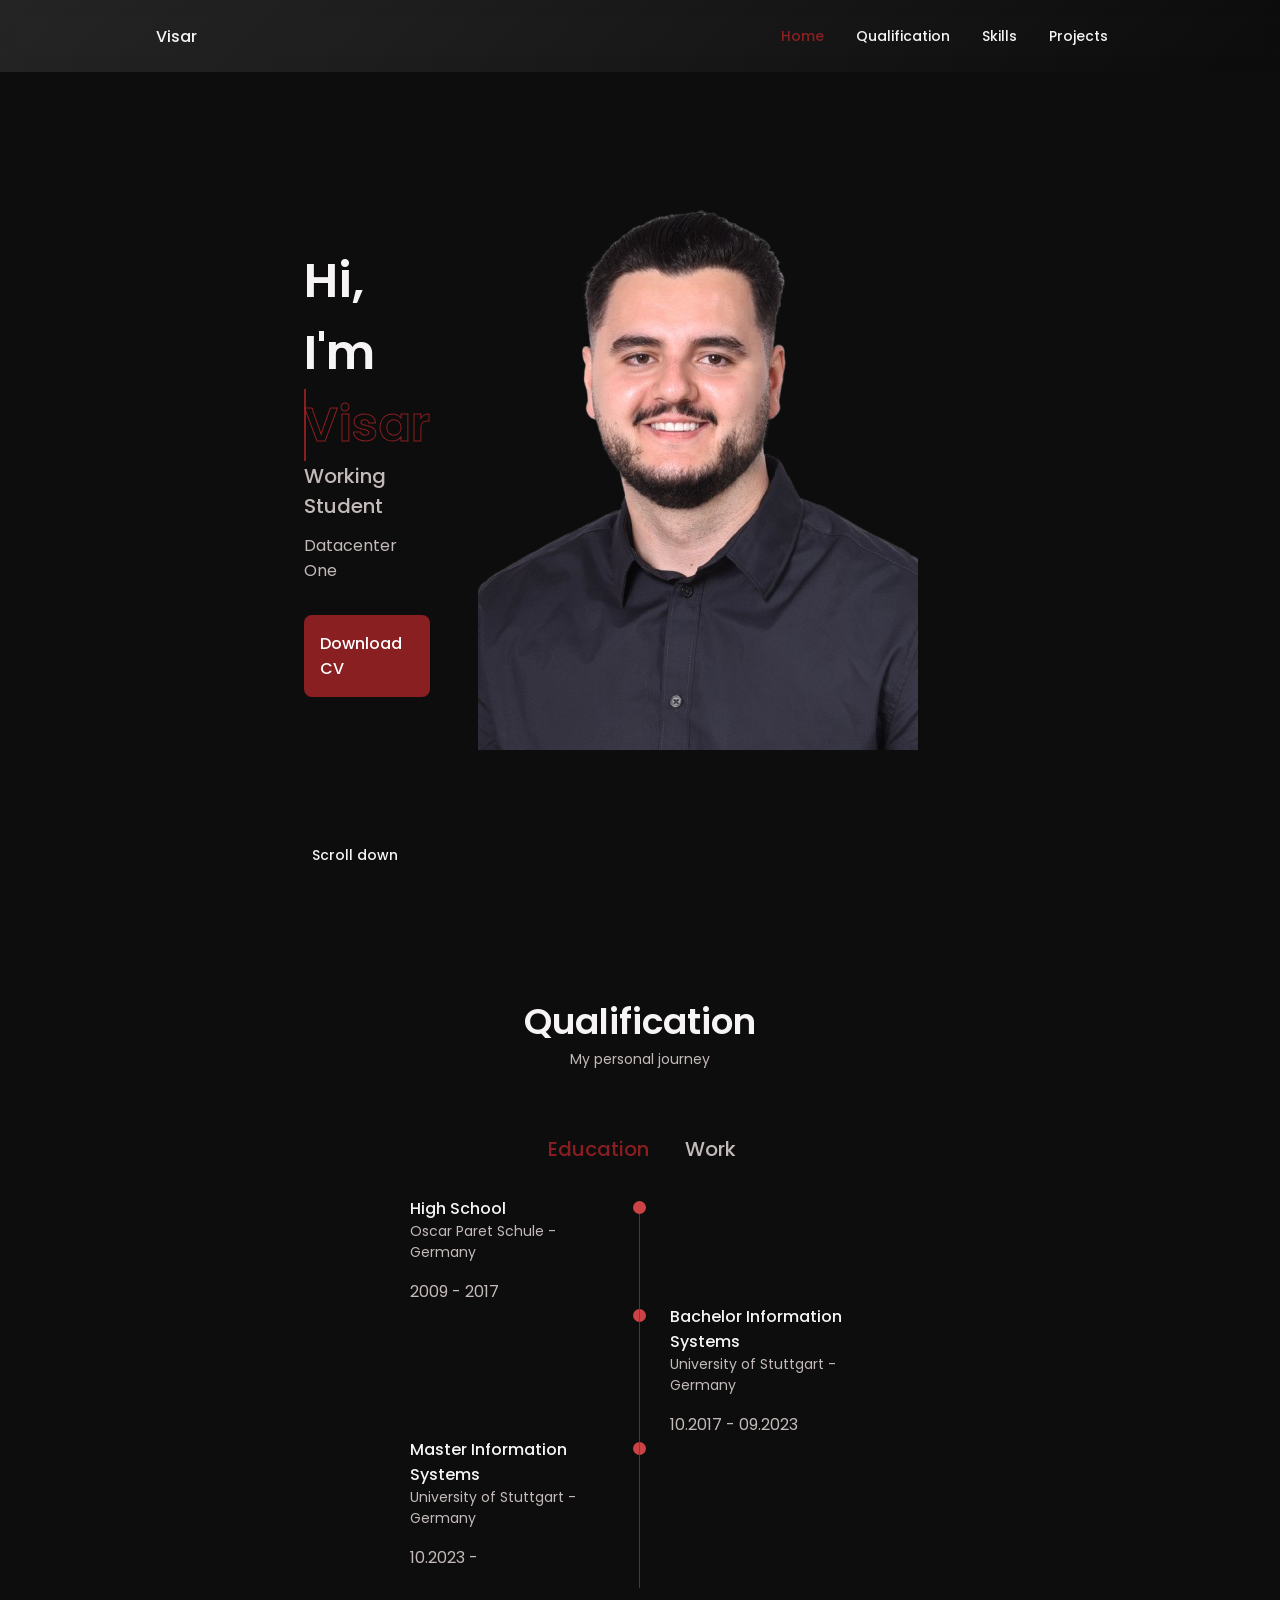
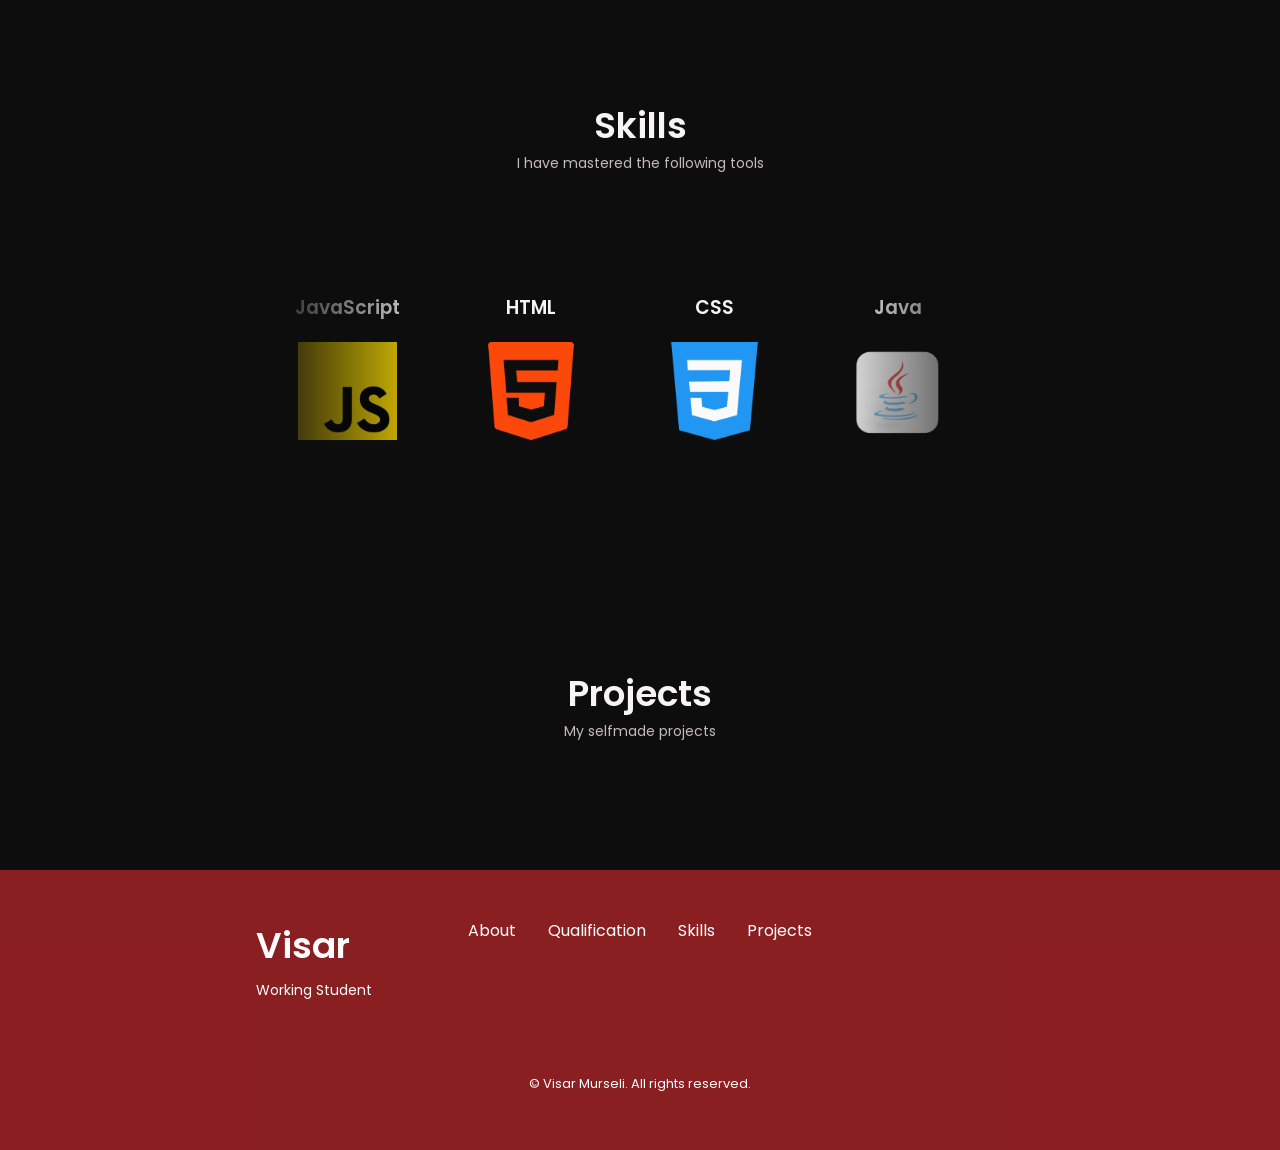
==== index.html @ 3754951d "Update Skills, delete main.js in img" ====
<!DOCTYPE html>
<html lang="en">
<head>
  <meta charset="UTF-8">
  <meta http-equiv="X-UA-Compatible" content="IE=edge">
  <meta name="viewport" content="width=device-width, initial-scale=1.0">
   <!--=========================== UNICONS ===========================-->
   <link rel="stylesheet" href="https://unicons.iconscout.com/release/v4.0.0/css/line.css">

  <!--=========================== CSS ===========================-->
  <link rel="stylesheet" href="css/style.css">


  <title>Portfolio</title>
</head>
<body>
  <!--=========================== HEADER ===========================-->
  <header class="header" id="header">
    <nav class="nav container glass">
      <a href="#" class="nav_logo">Visar</a>

      <div class="nav_menu" id="nav-menu">
        <ul class="nav_list grid">
          <li class="nav_item">
            <a href="#home" class="nav_link active-link">
              <i class="uil uil-home nav_icon"></i>
              Home
            </a>
          </li>
          <li class="nav_item">
            <a href="#qualification" class="nav_link">
              <i class="uil uil-graduation-cap nav_icon"></i>
              Qualification
            </a>
          </li>
          <li class="nav_item">
            <a href="#skills" class="nav_link">
              <i class="uil uil-trophy nav_icon"></i>
              Skills
            </a>
          </li>
          <li class="nav_item">
            <a href="#projects" class="nav_link">
              <i class="uil uil-scenery nav_icon"></i>
              Projects
            </a>
          </li>
        </ul>
        <i class="uil uil-times nav_close nav_icon" id="nav-close"></i>
      </div>

      <div class="nav_btns">
        <i class="uil uil-sun change-theme" id="theme-button"></i>

        <div class="nav_toggle" id="nav-toggle">
          <i class="uil uil-apps"></i>
        </div>
      </div>
    </nav>
  </header>

  <!--=========================== MAIN ===========================-->
  <main class="main">
    <!--=========================== HOME ===========================-->
    <section class="home section" id="home">
      <div class="home_container container grid">
        <div class="home_content grid">
          <div class="home_social">
            <a href="https://www.linkedin.com/in/visarmurseli/" target="_blank" class="home_social-icon">
              <i class="uil uil-linkedin"></i>
            </a>

            <a href="https://github.com/Visarmurseli" target="_blank" class="home_social-icon">
              <i class="uil uil-github"></i>
            </a>
          </div>

          <div class="home_img">
            <img src="img/portrait.png"  class="home_img-img"alt="">
          </div>

          <div class="home_data">
            <h1 class="home_title">Hi, I'm
              <h1 class="home_title-text_effect" data-text="Visar">Visar</h1>
            </h1>
            <h3 class="home_subtitle">Working Student</h3>
            <p class="home_description"> Datacenter One</p>
            <a download="" href="pdf/Lebenslauf_Visar_Murseli.pdf" class="button button--flex">
              Download CV
              <i class="uil uil-file-download button_icon"></i>
            </a>
          </div>
        </div>

        <div class="home_scroll">
          <a href="#qualification" class="home_scroll-button button--flex">
            <i class="uil uil-mouse-alt home_scroll-mouse"></i>
            <span class="home_scroll-name">Scroll down</span>
            <i class="uil uil-arrow-down home_scroll-arrow"></i>
          </a>
        </div>
      </div>
    </section>

          <!--=========================== QUALIFICATION ===========================-->

          <section class="qualification section" id="qualification" >
            <h2 class="section_title">Qualification</h2>
            <span class="section_subtitle">My personal journey</span>

            <div class="qualification_container container">
              <div class="qualification_tabs">
                <div class="qualification_button button--flex qualification_active" data-target="#education">
                  <i class="uil uil-graduation-cap qualification_icon"></i>
                  Education
                </div>
  
                <div class="qualification_button button--flex" data-target="#work">
                  <i class="uil uil-bag qualification_icon"></i>
                  Work
                </div>  
              </div>            
  
                <div class="qualification_sections">
                  <!--=========================== QUALIFICATION CONTENT 1 ===========================-->
                  <div class="qualification_content qualification_active"  data-content id="education">
                    <!--=========================== QUALIFICATION  1 ===========================-->
                    <div class="qualification_data">
                      <div>
                       <h3 class="qualification_title"> High School</h3>
                       <span class="qualification_subtitle">Oscar Paret Schule - Germany</span>
                       <div class="qualification_calendar">
                        <i class="uil uil-calendar-alt"></i>
                        2009 - 2017
                        </div>
                     </div>
  
                     <div>
                        <span class="qualification_rounder"></span>
                        <span class="qualification_line"></span>
                      </div>
                    </div>
  
                       <!--=========================== QUALIFICATION  2 ===========================-->
                       <div class="qualification_data">
                        <div></div>
                        
                        <div>
                          <span class="qualification_rounder"></span>
                          <span class="qualification_line"></span>
                        </div>
                        
                        <div>
                          <h3 class="qualification_title">Bachelor Information Systems</h3>
                          <span class="qualification_subtitle">University of Stuttgart - Germany</span>
                          <div class="qualification_calendar">
                           <i class="uil uil-calendar-alt"></i>
                           10.2017 - 09.2023
                           </div>
                        </div>
    
                      </div>
                         <!--=========================== QUALIFICATION  2 ===========================-->
                         <div class="qualification_data">
                          <div>
                            <h3 class="qualification_title">Master Information Systems</h3>
                            <span class="qualification_subtitle">University of Stuttgart - Germany</span>
                            <div class="qualification_calendar">
                             <i class="uil uil-calendar-alt"></i>
                             10.2023 - 
                             </div>
                          </div>
                             
                          <div>
                            <span class="qualification_rounder"></span>
                            <span class="qualification_line"></span>
                          </div>
                        </div>
                         
                  </div>
     <!--=========================== QUALIFICATION CONTENT 2 ===========================-->
     <div class="qualification_content"  data-content id="work">
      <!--=========================== QUALIFICATION  1 ===========================-->
      <div class="qualification_data">
        <div>
         <h3 class="qualification_title">Bachelorarbeit</h3>
         <h5 class="qualification_subtitle">Beyond the Code: Wie Boundary Resources den Erfolg von Low-Code Plattformen beeinflussen und welche Rolle sie bei der digitalen Transformation spielen</h5>
         <span class="qualification_subtitle">University of Stuttgart - Germany</span>
         <div class="qualification_calendar">
          <i class="uil uil-calendar-alt"></i>
          03.2023 - 09.2023
          </div>
       </div>
  
       <div>
          <span class="qualification_rounder"></span>
          <span class="qualification_line"></span>
        </div>
      </div>
  
         <!--=========================== QUALIFICATION  2 ===========================-->
         <div class="qualification_data">
          <div></div>
          
          <div>
            <span class="qualification_rounder"></span>
            <span class="qualification_line"></span>
          </div>
          
          <div>
           <h3 class="qualification_title">Working Student </h3>
           <h5 class="qualification_subtitle">Infrastructure Network Operation Center</h5>
           <span class="qualification_subtitle">Datacenter One - Germany</span>
           <div class="qualification_calendar">
            <i class="uil uil-calendar-alt"></i>
            05.2023 - to date
            </div>
         </div>
  
         
        </div>
  
           <!--=========================== QUALIFICATION  3 ===========================-
      <div class="qualification_data">
        <div>
         <h3 class="qualification_title">Working Studentt </h3>
         <span class="qualification_subtitle">MHP Management- und IT-Beratung GmbH - Germany</span>
         <div class="qualification_calendar">
          <i class="uil uil-calendar-alt"></i>
          10.2023 - to date
          </div>
       </div>
  
       <div>
          <span class="qualification_rounder"></span>
          
        </div>
      </div>
  
    </div>
  -->
                  
                </div>
              
            </div>          
          </section>

           <!--=========================== SKILLS ===========================-->

           <section class="skills section container" id="skills">
            <h2 class="section_title">Skills</h2>
            <span class="section_subtitle">I have mastered the following tools</span>
            <div class="skills_slider">
              <div class="skills_slider-track">
                <div class="skills_slide">
                  <h3 class="skills_slide-title">JavaScript</h3>
                  <img src="img/JavaScript.png" alt="" class="slide_img">
                </div>
                <div class="skills_slide">
                  <h3 class="skills_slide-title">HTML</h3>
                  <img src="img/HTML.png" alt="" class="slide_img">
                </div>
                <div class="skills_slide">
                  <h3 class="skills_slide-title">CSS</h3>
                  <img src="img/CSS.png" alt="" class="slide_img">
                </div>
                <div class="skills_slide">
                  <h3 class="skills_slide-title">Java</h3>
                  <img src="img/Java.png" alt="" class="slide_img">
                </div>
                <div class="skills_slide">
                  <h3 class="skills_slide-title">SQL</h3>
                  <img src="img/SQL.png" alt="" class="slide_img"> 
                </div>
                <div class="skills_slide">
                  <h3 class="skills_slide-title">Database</h3>
                  <img src="img/Database.png" alt="" class="slide_img">
                </div>
                <div class="skills_slide">
                  <h3 class="skills_slide-title">Github</h3>
                  <img src="img/Github.png" alt="" class="slide_img">
                </div>
                <div class="skills_slide">
                  <h3 class="skills_slide-title">SAP</h3>
                  <img src="img/SAP.png" alt="" class="slide_img">
                </div>
                <div class="skills_slide">
                  <h3 class="skills_slide-title">Excel</h3>
                  <img src="img/Excel.png" alt="" class="slide_img">
                </div>
                <div class="skills_slide">
                  <h3 class="skills_slide-title">Powerpoint</h3>
                  <img src="img/Powerpoint.png" alt="" class="slide_img">
                </div>
                <div class="skills_slide">
                  <h3 class="skills_slide-title">Word</h3>
                  <img src="img/Word.png" alt="" class="slide_img">
                </div>
                <div class="skills_slide">
                  <h3 class="skills_slide-title">MS Project</h3>
                  <img src="img/Project.png" alt="" class="slide_img">
                </div>
                <div class="skills_slide">
                  <h3 class="skills_slide-title">Jira</h3>
                  <img src="img/Jira.png" alt="" class="slide_img">
                </div>
                <div class="skills_slide">
                  <h3 class="skills_slide-title">Confluence</h3>
                  <img src="img/Confluence.png" alt="" class="slide_img">
                </div>
                <div class="skills_slide">
                  <h3 class="skills_slide-title">Mindmanager</h3>
                  <img src="img/Mindmanager.png" alt="" class="slide_img">
                </div>


                <div class="skills_slide">
                  <h3 class="skills_slide-title">JavaScript</h3>
                  <img src="img/JavaScript.png" alt="" class="slide_img">
                </div>
                <div class="skills_slide">
                  <h3 class="skills_slide-title">HTML</h3>
                  <img src="img/HTML.png" alt="" class="slide_img">
                </div>
                <div class="skills_slide">
                  <h3 class="skills_slide-title">CSS</h3>
                  <img src="img/CSS.png" alt="" class="slide_img">
                </div>
                <div class="skills_slide">
                  <h3 class="skills_slide-title">Java</h3>
                  <img src="img/Java.png" alt="" class="slide_img">
                </div>
                <div class="skills_slide">
                  <h3 class="skills_slide-title">SQL</h3>
                  <img src="img/SQL.png" alt="" class="slide_img"> 
                </div>
                <div class="skills_slide">
                  <h3 class="skills_slide-title">Database</h3>
                  <img src="img/Database.png" alt="" class="slide_img">
                </div>
                <div class="skills_slide">
                  <h3 class="skills_slide-title">Github</h3>
                  <img src="img/Github.png" alt="" class="slide_img">
                </div>
                <div class="skills_slide">
                  <h3 class="skills_slide-title">SAP</h3>
                  <img src="img/SAP.png" alt="" class="slide_img">
                </div>
                <div class="skills_slide">
                  <h3 class="skills_slide-title">Excel</h3>
                  <img src="img/Excel.png" alt="" class="slide_img">
                </div>
                <div class="skills_slide">
                  <h3 class="skills_slide-title">Powerpoint</h3>
                  <img src="img/Powerpoint.png" alt="" class="slide_img">
                </div>
                <div class="skills_slide">
                  <h3 class="skills_slide-title">Word</h3>
                  <img src="img/Word.png" alt="" class="slide_img">
                </div>
                <div class="skills_slide">
                  <h3 class="skills_slide-title">MS Project</h3>
                  <img src="img/Project.png" alt="" class="slide_img">
                </div>
                <div class="skills_slide">
                  <h3 class="skills_slide-title">Jira</h3>
                  <img src="img/Jira.png" alt="" class="slide_img">
                </div>
                <div class="skills_slide">
                  <h3 class="skills_slide-title">Confluence</h3>
                  <img src="img/Confluence.png" alt="" class="slide_img">
                </div>
                <div class="skills_slide">
                  <h3 class="skills_slide-title">Mindmanager</h3>
                  <img src="img/Mindmanager.png" alt="" class="slide_img">
                </div>
              </div>
            </div>

           </section>
<!--=========================== Portfolio ===========================
<section class="portfolio section" id="portfolio">
  <h2 class="section_title">Portfolio</h2>
    <span class="section_subtitle">My selfmade work</span>
    <p class="portfolio_text">asdfikjl aodgihp asdoigh apg ioasdoüipghadg ioasdoüipghadg
      asdjphg üaos iuhg erbgausidhgbjvu9hfg aegfi bsdgpuiadguh
    </p>
    <div class="portfolios container ">
      <div class="portfolio_item">
        <div class="portfolio_img">
          <img src="img/Stockholm.jpg" alt="" class="portfolio_img-img">
        </div>
        <div class="portfolio_hover-item">
          <h3>project source</h3>
          <div class="portfolio_icons">
            <a href="#" target="_blank" class="portfolio_icon">
              <i class="uil uil-arrow-right portfolio_icon-icon"></i>
            </a>
            <a href="#" target="_blank" class="portfolio_icon">
              <i class="uil uil-arrow-left portfolio_icon-icon"></i>
            </a>
          </div>
        </div>
      </div>

      <div class="portfolio_item">
        <div class="portfolio_img">
          <img src="img/Stockholm.jpg" alt="" class="portfolio_img-img">
        </div>
        <div class="portfolio_hover-item">
          <h3>project source</h3>
          <div class="portfolio_icons">
            <a href="#" target="_blank" class="portfolio_icon">
              <i class="uil uil-arrow-right portfolio_icon-icon"></i>
            </a>
            <a href="#" target="_blank" class="portfolio_icon">
              <i class="uil uil-arrow-left portfolio_icon-icon"></i>
            </a>
          </div>
        </div>
      </div>

      <div class="portfolio_item">
        <div class="portfolio_img">
          <img src="img/Stockholm.jpg" alt="" class="portfolio_img-img">
        </div>
        <div class="portfolio_hover-item">
          <h3>project source</h3>
          <div class="portfolio_icons">
            <a href="#" target="_blank" class="portfolio_icon">
              <i class="uil uil-arrow-right portfolio_icon-icon"></i>
            </a>
            <a href="#" target="_blank" class="portfolio_icon">
              <i class="uil uil-arrow-left portfolio_icon-icon"></i>
            </a>
          </div>
        </div>
      </div>

      <div class="portfolio_item">
        <div class="portfolio_img">
          <img src="img/Stockholm.jpg" alt="" class="portfolio_img-img">
        </div>
        <div class="portfolio_hover-item">
          <h3>project source</h3>
          <div class="portfolio_icons">
            <a href="#" target="_blank" class="portfolio_icon">
              <i class="uil uil-arrow-right portfolio_icon-icon"></i>
            </a>
            <a href="#" target="_blank" class="portfolio_icon">
              <i class="uil uil-arrow-left portfolio_icon-icon"></i>
            </a>
          </div>
        </div>
      </div>

      <div class="portfolio_item">
        <div class="portfolio_img">
          <img src="img/Stockholm.jpg" alt="" class="portfolio_img-img">
        </div>
        <div class="portfolio_hover-item">
          <h3>project source</h3>
          <div class="portfolio_icons">
            <a href="#" target="_blank" class="portfolio_icon">
              <i class="uil uil-arrow-right portfolio_icon-icon"></i>
            </a>
            <a href="#" target="_blank" class="portfolio_icon">
              <i class="uil uil-arrow-left portfolio_icon-icon"></i>
            </a>
          </div>
        </div>
      </div>

      <div class="portfolio_item">
        <div class="portfolio_img">
          <img src="img/Stockholm.jpg" alt="" class="portfolio_img-img">
        </div>
        <div class="portfolio_hover-item">
          <h3>project source</h3>
          <div class="portfolio_icons">
            <a href="#" target="_blank" class="portfolio_icon">
              <i class="uil uil-arrow-right portfolio_icon-icon"></i>
            </a>
            <a href="#" target="_blank" class="portfolio_icon">
              <i class="uil uil-arrow-left portfolio_icon-icon"></i>
            </a>
          </div>
        </div>
      </divs>
    </div>
</section>
          
-->

           <!--=========================== PROJECTS ===========================-->

           
  <!-- <section class="projects section container" id="projects">
    <h2 class="section_title">Projects</h2>
    <span class="section_subtitle">My selfmade projects</span>
    <div class="projects_container ">
      <div class="project_card-box">
        <span></span>
        <div class="content">
          <h2>Modern Website</h2>
          <p>This modern responsive website is designed to adjust its layout and content according to the screen size and device type.
             This ensures a consistent user experience across different devices.</p>
             <a  href="https://github.com/andilosing/andilosing.github.io" target="_blank"class="projects_button button--flex">
              See code
              <i class="uil uil-arrow-right button_icon"></i>
            </a>
        </div>
      </div>
      <div class="project_card-box">
        <span></span>
        <div class="content">
          <h2>Functional Website</h2>
          <p>This website is focused on providing excellent functionality and top-notch security, rather than fancy CSS design elements. 
          </p>
          <a  href="https://github.com/andilosing/TopSights" target="_blank"class="projects_button button--flex">
            See code
            <i class="uil uil-arrow-right button_icon"></i>
          </a>
        </div>
      </div>
      <div class="project_card-box">
        <span></span>
        <div class="content">
          <h2>Bachelor Thesis</h2>
          <p> As part of a programming course, we coded a program that simplifies the process of completing a bachelor thesis.
            The program automates tasks and reduce the workload for students and allowing them to focus on the content of their thesis.
          </p>
          <a  href="https://github.com/andilosing/SmartThesis" target="_blank"class="projects_button button--flex">
            See code
            <i class="uil uil-arrow-right button_icon"></i>
          </a>
        </div>
      </div>
    </div>
  </section> -->



  <!--=========================== Test Projects ===========================-->
    <section class="service section container" id="projects"> 
      <h2 class="section_title">Projects</h2>
      <span class="section_subtitle">My selfmade projects</span>


<!--
      <div class="box">
        <div class="card">
          <i class="uil uil-user"></i>
        <h5>Portfolio Website</h5>
        <div class="pra">
          <p>
            Website to showcase skills using technologies such as JS, HTML, and CSS, with a focus on CSS.
          </p>

          <p> 
            <a class="button" href="https://github.com/andilosing/andilosing.github.io" target="_blank">See code</a>
          </p>
        </div>
        </div>

        <div class="card">
          <i class="uil uil-credit-card"></i>
          <h5> Flashcard App</h5>
          <div class="pra">
            <p>A full-stack flashcard app designed for creating and studying flashcards. 
              It utilizes React for the frontend and Express with an SQLite database for the backend.
            </p>
              
            <p> 
              <a class="button" href="https://github.com/andilosing/flashcard_app" target="_blank"> See code</a>
            </p>
          </div>
          </div>

          <div class="card">
            <i class="uil uil-location-pin-alt"></i>
            <h5>Favorite Sights</h5>
            <div class="pra">
              <p>Project from a university course: creation and management of a favorite sights site,
                 with login, session features, and a comment function. Focus on functionality, not appearance.
              </p>
    
              <p> 
                <a class="button" href="https://github.com/andilosing/TopSights" target="_blank"> See code</a>
              </p>
            </div>
            </div>

            <div class="card">
              <i class="uil uil-process"></i>
              <h5>Bachelor Thesis Process</h5>
              <div class="pra">
                <p>
                  University project in Java, aimed at optimizing the Bachelor's thesis process.
                </p>
      
                <p> 
                  <a class="button" href="https://github.com/andilosing/SmartThesis" target="_blank"> See code</a>
                </p>
              </div>
              </div>
-->

      </div>

    </section>

  </main>

  
  <!--=========================== Footer ===========================-->
  <footer class="footer">
    <div class="footer_bg">
      <div class="footer_container container grid">
        <div>
          <h1 class="footer_title">Visar</h1>
          <span class="footer_subtitle">
            Working Student
          </span>
        </div>

        <ul class="footer_links">
          <li>
            <a href="#home" class="footer_link">About</a>
          </li>
          <li>
            <a href="#qualification" class="footer_link">Qualification</a>
          </li>
          <li>
            <a href="#skills" class="footer_link">Skills</a>
          </li>
          <li>
            <a href="#projects" class="footer_link">Projects</a>
          </li>         
        </ul>

        <div class="footer_socials">
          <a href="https://www.linkedin.com/in/visarmurseli/" target="_blank" class="footer_social">
            <i class="uil uil-linkedin"></i>
          </a>

          <a href="https://github.com/Visarmurseli" target="_blank" class="footer_social">
            <i class="uil uil-github"></i>
          </a>
        </div>
      </div>
      <p class="footer_copy">&#169; Visar Murseli. All rights reserved.</p>
    </div>
  </footer>

 <!--=========================== SCROLL TOP ===========================-->
  <a href="#home" class="scrollup" id="scroll-up">
    <i class="uil uil-arrow-up scrollup_icon"></i>
  </a>

  <!--=========================== MAIN JS ===========================-->
  <script src="js/main.js"></script>

</body>
</html>
---- css/style.css ----
/*=========================== GOOGLE FONTS ===========================*/
@import url('https://fonts.googleapis.com/css2?family=Poppins:wght@400;500;600&display=swap');

/*=========================== VARIABLES CSS ===========================*/
:root{
  --header-height: 3rem;

  /*==== COLORS ====*/
  --hue-color:358;

  --first-color: hsl(var(--hue-color), 66%, 40%, .8);
 
  --first-color-alt: hsl(var(--hue-color), 57%, 53%);
  --first-color-lighter: hsl(var(--hue-color), 92%, 85%);
  
 
  --text-color-light: hsl(var(--hue-color), 8%, 65%);
  
  
 --first-color-second: hsl(var(--hue-color), 30%, 8%);
 --title-color: hsl(var(--hue-color), 8%, 96%);
 --text-color: hsl(var(--hue-color), 8%, 75%);
 --input-color: hsl(var(--hue-color), 28%, 12%);
 --body-color: hsl(var(--hue-color), 0%, 5%);
 --card-color: hsl(var(--hue-color), 0%, 10%);
--container-color:hsl(var(--hue-color), 29%, 16%);
--scroll-bar-color: hsl(var(--hue-color), 12%, 48%);
--scroll-thumb-color: hsl(var(--hue-color), 12%, 36%);
--card-backround:  rgba(0,0,0,.6);
--menu-mobile-shadow: rgba(255, 255, 255, .15);
--skills-slider-blur: linear-gradient(to right, rgb(13, 13, 13) 0%, rgba(13, 13, 13, 0) 100%);


 

  /*==== FONT & TYPOGRAPHY ====*/
  --body-font: 'Poppins', sans-serif;

  /* each 0.5 rem -> 8px */
  --big-font-size: 2rem;
  --h1-font-size: 1.5rem;
  --h2-font-size: 1.25rem;
  --h3-font-size: 1.125rem;
  --normal-font-size: 0.938rem;
  --small-font-size: 0.813rem;
  --smaller-font-size: 0.75rem;

  /*== FONT WEIGHT ==*/
  --font-medium: 500;
  --font-semi-bold: 600;

  /*==== MARGIN BOTTOM ====*/
  --mb-0-25: .25rem;
  --mb-0-5: .5rem;
  --mb-0-75: .75rem;
  --mb-1: 1rem;
  --mb-1-5: 1.5rem;
  --mb-2: 2rem;
  --mb-2-5: 2.5rem;
  --mb-3: 3rem;

  /*==== Z INDEX ====*/
  --z-tooltip: 10;
  --z-fixed: 100;
  --z-modal: 1000;
}

/* FONT SIZE FOR LARGE DEVICES */
@media screen and (min-width: 968px){
  :root{
    --big-font-size: 3rem;
    --h1-font-size: 2.25rem;
    --h2-font-size: 1.5rem;
    --h3-font-size: 1.25rem;
    --normal-font-size: 1rem;
    --small-font-size: 0.875rem;
    --smaller-font-size: 0.813rem;
  }  
}
/*=========================== VARIABLES DARK ===========================*/
body.dark-theme{
  --first-color-second: hsl(var(--hue-color), 69%, 61%);
  --title-color: hsl(var(--hue-color), 10%, 10%);
  --text-color: hsl(var(--hue-color), 0%, 45%);
  --input-color: hsl(var(--hue-color), 70%, 96%);
  --body-color: hsl(var(--hue-color), 6%, 99%);
  --card-color: hsl(var(--hue-color), 0%, 95%);
  --container-color:#fff;
  --scroll-bar-color: hsl(var(--hue-color), 12%, 90%);
  --scroll-thumb-color: hsl(var(--hue-color), 12%, 80%);
  --card-backround:  rgba(255,255,255,.3);
  --menu-mobile-shadow: rgba(0, 0, 0, .15);
 --skills-slider-blur: linear-gradient(to right, rgba(255, 255, 255, 1) 0%, rgba(255, 255, 255, 0) 100%);

}
/*=========================== BUTTON DARK/LIGHT ===========================*/
.nav_btns{
  display: flex;
  align-items: center;
}

.change-theme{
  font-size: 1.25rem;
  color: var(--title-color);
  margin-right: var(--mb-1);
  cursor: pointer;
}

.change-theme:hover{
  color: var(--first-color);
}

/*=========================== BASE ===========================*/
*{
  box-sizing: border-box;
  padding: 0;
  margin: 0;
}

html,
body{
  overflow-x: hidden;
}



html{
  scroll-behavior: smooth;
}


body{
  margin: 0 0 var(--header-height) 0;
  font-family: var(--body-font);
  font-size: var(--normal-font-size);
  background-color: var(--body-color);
  color: var(--text-color);
  position: relative;
}

h1,h2,h3,h4{
  color: var(--title-color);
  font-weight: var(--font-semi-bold);
}

ul{
  list-style: none;
}

a{
  text-decoration: none;
}

img{
  max-width: 100%;
  max-height: auto;
}

/*=========================== REUSABLE CSS CLASSES ===========================*/
.section{
  padding: 2rem 0 4rem;
}

.section_title{
  font-size: var(--h1-font-size);
}

.section_subtitle{
  display: block;
  font-size: var(--small-font-size);
  margin-bottom: var(--mb-3);
}

.section_title,
.section_subtitle{
  text-align: center;
}



/*=========================== LAYOUT ===========================*/
.container{
  max-width: 768px;
  margin-left: var(--mb-1-5);
  margin-right: var(--mb-1-5);
}

.grid{
  display: grid;
  gap: 1.5rem;
}

header{
  width: 100%;
  position: fixed;
  bottom: 0;
  left: 0;
  z-index: var(--z-fixed);
  background: linear-gradient(135deg, rgba(255,255,255,.1), rgba(255,255,255,0));
  backdrop-filter: blur(10px);
  -webkit-backdrop-filter: blur(10px);
}

/*=========================== NAV ===========================*/
.nav{
  max-width: 968px;
  height: var(--header-height);
  display: flex;
  justify-content: space-between;
  align-items: center;
}

.nav_logo,
.nav_toggle{
  color: var(--title-color);
  font-weight: var(--font-medium);
}

.nav_logo:hover{
  color: var(--first-color);
}

.nav_toggle{
  font-size: 1.1rem;
  cursor: pointer;
}

.nav_toggle:hover{
  color: var(--first-color);
}

@media screen and (max-width: 767px) {
  .nav_menu{
    position: fixed;
    bottom: -500%;
    left: 0;
    width: 100%;
    padding: 2rem 1.5rem 4rem;
    transition: .3s;
    background: linear-gradient(135deg, rgba(255,255,255,.1), rgba(255,255,255,0));
    backdrop-filter: blur(10px);
    -webkit-backdrop-filter: blur(10px);
     border-radius: 20px;
     border: 1px solid rgba(255,255,255..18);
     box-shadow: 0 -8px 8px  var(--menu-mobile-shadow);
  }
}

.nav_list{
  grid-template-columns: repeat(2, 1fr);
  gap: 2rem;
}

.nav_link{
  display: flex;
  flex-direction: column;
  align-items: center;
  font-size: var(--small-font-size);
  color: var(--title-color);
  font-weight: var(--font-medium);
}

.nav_link:hover{
  color: var(--first-color);
}

.nav_icon{
  font-size: 1.2rem;
}

.nav_close{
  position: absolute;
  right: 1.3rem;
  bottom: 0.5rem;
  font-size: 1.5rem;
  cursor: pointer;
  color: var(--first-color);
}

.nav_close:hover{
  color: var(--first-color-alt);
}

/* show menu */
.show-menu{
  bottom: 0;
}

.header-bg{
  background: rgba(255,255,255,0);
  backdrop-filter: none;
  -webkit-backdrop-filter: none;
}

/* active link */
.active-link{
  color: var(--first-color);
}

/* change backround header */
.scroll-header{
  box-shadow: 0 -1px 4px var(--menu-mobile-shadow);
}

/*=========================== HOME ===========================*/
.home_container{
  gap: 1rem;
  }

.home_content{
grid-template-columns: .5fr 3fr;
padding-top: 3.5rem;
align-items: center;
}

.home_social{
  display: grid;
  grid-template-columns: max-content;
  row-gap: 1rem;
}

.home_social-icon{
  font-size: 1.25rem;
  color: var(--first-color);
}

.home_social-icon:hover{
  color: var(--first-color-alt);
}


.home_data{
  grid-column: 1/3;
}

.home_title{
  font-size: var(--big-font-size);
}

.home_title-text_effect{
  font-size: var(--big-font-size);
  position: relative;
  color: var(--body-color);
  -webkit-text-stroke: 1px var(--first-color);
}

.home_title-text_effect::before{
  content: attr(data-text); 
  position: absolute;
  top: 0;
  left: 0;
  width: 0;
  height: 100%;
  color: var(--first-color);
  -webkit-text-stroke: 0vw var(--first-color);
  border-right: 2px solid var(--first-color);
  overflow: hidden;
  animation: animate 5s linear infinite;
}

@keyframes animate{
  0%,10%,100%{
    width: 0
    }
    70%,90%{
      width: 6.5rem;
    }
}

.home_subtitle{
  font-size: var(--h3-font-size);
  color: var(--text-color);
  font-weight: var(--font-medium);
  margin-bottom: var(--mb-0-75);
}

.home_description{
  margin-bottom: var(--mb-2);
}

.home_scroll{  
   display: none; 
}

.home_scroll-button{
  color: var(--first-color);
  transition: .5s;
}

.home_scroll-button:hover{
  transform: translateY(.25rem);
}

.home_scroll-mouse{
  font-size: 2rem;
}

.home_scroll-name{
  font-size: var(--small-font-size);
  color: var(--title-color);
  font-weight: var(--font-medium);
  margin-right: var(--mb-0-25);
}

.home_scroll-arrow{
  font-size: 1.25rem;
}





/*===== BUTTONS =====*/

.button{
  display: inline-block;
  background-color: var(--first-color);
  color: #fff;
  padding: 1rem;
  border-radius: .5rem;
  font-weight: var(--font-medium);

}

.button:hover{
  background-color: var(--first-color-alt);
}

.button_icon{
  font-size: 1.25rem;
  margin-left: var(--mb-0-5);
  transition: .5s;
}

.button--flex{
  display: inline-flex;
  align-items: center;
}

/*=========================== QUALIFICATION ===========================*/

.qualification_tabs{
  display: flex;
  justify-content: space-evenly;
  margin-bottom: var(--mb-2);
}

.qualification_button{
  font-size: var(--h3-font-size);
  font-weight: var(--font-medium);
  cursor: pointer;
}

.qualification_button:hover{
  color:var(--first-color);
}
.qualification_icon{
  font-size: 1.8rem;
  margin-right: var(--mb-0-25);
}

.qualification_data{
  display: grid;
  grid-template-columns: 1fr max-content 1fr;
  column-gap: 1.5rem;
}

.qualification_title{
  font-size: var(--normal-font-size);
  font-weight: var(--font-medium);
}

.qualification_subtitle{
  display: inline-block;
  font-size: var(--small-font-size);
  margin-bottom: var(--mb-1);
}

.qualification.calendar{
  font-size: var(--smaller-font-size);
  color: var(--text-color);
}

.qualification_rounder{
  display: inline-block;
  width: 13px;
  height: 13px;
  background-color: var(--first-color-alt);
  border-radius: 50%;
}

.qualification_line{
  display: block;
  width: 1px;
  height: 100%;
  background-color: var(--first-color);
  transform: translate(6px, -7px);
}

.qualification [data-content]{
  display: none;
}

.qualification_active[data-content]{
  display: block;
}

.qualification_button.qualification_active{
  color: var(--first-color);
}

/*=========================== Portfolio ===========================*/
.portfolio_text{
  padding: 2rem 0;
  text-align: center;
}

.portfolios{
  display: flex;
  justify-content: center;
  align-items: center;
  flex-wrap: wrap;
  grid-gap: 2rem;
  margin-top: 3rem;
    
}

.portfolio_item{
    position: relative;    
}

.portfolio_img-img{
  width: 300px;
  height: 300px;
  object-fit: cover;
  border-radius: 15px;
}

.portfolio_hover-item{
  width: 300px;
  height: 300px;
  background-color: var(--first-color-alt);
  position: absolute;
  left: 0;
  top: 0;
  border-radius: 15px;
  display: flex;
  justify-content: center;
  align-items: center;
  flex-direction: column;
  opacity: 0;
  transform: scale(0);
  transition: all .4s ease-in-out;
}
.portfolio_icons{
  display: flex;
  justify-content: center;
  align-items: center;
  flex-direction: row;
}

.portfolio_icon{
  background-color: var(--text-color);
  border-radius: 50%;
  width: 50px;
  height: 50px;
  display: flex;
  align-items: center;
  justify-content: center;
  margin: 0 1rem;
  cursor: pointer;
  transition: all .4s ease-in-out;
}

.portfolio_icon-icon{
  font-size: 1.5rem;
  color: #fff;
  margin: 0 1rem;
}

.portfolio_icon:hover{
  background-color: #000;
}

.portfolio_item:hover .portfolio_hover-item{
  opacity: 1;
  transform: scale(1)
}

/*=========================== PROJECTS ===========================*/

.projects_container{
  display: flex;
  justify-content: center;
  align-items: center;
  flex-wrap: wrap;  
}

.project_card-box{
  position: relative;
  width: 300px;
  height: 375px;
  display: flex;
  justify-content: center;
  align-items: center;
  margin: 20px 30px;
  transition: 1s;
  
}


.project_card-box::before{
  content: "";
  position: absolute;
  top: 0;
  left: 0;
  width: 100%;
  height: 100%;
  background: var(--first-color);
}

.project_card-box::after{
  content: "";
  position: absolute;
  top: 0;
  left: 0;
  width: 100%;
  height: 100%;
  background: var(--first-color);
  filter: blur(30px);
}

.project_card-box span{
  position: absolute;
  top: 6px;
  left: 6px;
  right: 6px;
  bottom: 6px;
  background: var(--card-backround);
  z-index: 2;
}

.project_card-box span::before{
  content: "";
  position: absolute;
  top: 0;
  left: 0;
  width: 50%;
  height: 100%;
  background: rgba(255,255,255,.1);
  pointer-events: none;
}

.project_card-box .content{
  position: relative;
  z-index: 10;
  padding: 30px 40px;
}

.project_card-box .content h2{
  margin-bottom: 20px;
}

.project_card-box .content p{
  margin-bottom: 10px;
  line-height: 1.5em;
}

.projects_button{
  display: inline-block;
  color:#fff;
  padding: .5rem;
  border-radius: .5rem;
  font-weight: var(--font-medium);

}

/*=========================== FOOTER ===========================*/
.footer{
  padding-top: 2rem;
}

.footer_container{
  row-gap: 3.5rem;
}

.footer_bg{
  background-color: var(--first-color);
  padding: 2rem 0 3rem;
}

.footer_title{
  font-size: var(--h1-font-size);
  margin-bottom: var(--mb-0-25);
}

.footer_subtitle{
  font-size: var(--small-font-size);
}

.footer_links{
  display: flex;
  flex-direction: column;
  row-gap: 1.5rem;
}

.footer_link:hover{
  color: var(--first-color-lighter);
}

.footer_social{
  font-size: 1.25rem;
  margin-right: var(--mb-1-5);
}

.footer_social:hover{
  color: var(--first-color-lighter);
}

.footer_copy{
  font-size: var(--smaller-font-size);
  text-align: center;
  color: #fff;
  margin-top: var(--mb-3);
}

.footer_title,
.footer_subtitle,
.footer_link,
.footer_social{
  color: #fff;
}

/*=========================== SKILLS ===========================*/


.skills_slider{
  height: 300px;
  margin: auto;
  position: relative;
  width: 100%;
  display: grid;
  place-items: center;
  overflow: hidden;
  
  }

.skills_slider-track{
  display: flex;
  width: calc(250px * 22);
  animation: scroll 30s linear infinite;
  overflow: hidden;
}



@keyframes scroll {
  0% {
    transform: translateX(0);
  }
  100% {
    transform: translateX(calc(-250px * 11));
  }
}

.skills_slide{
  height: 250px;
  width: 250px;
  display: flex;
  flex-direction: column;
  align-items: center;
  padding: 30px;
  perspective: 100px;
  overflow: hidden;
}

.skills_slide-title{
  margin-bottom: 20px;
}

.slide_img{
  width: 80%;
  transition: transform 1s;
}

.slide_img:hover{
  transform: translateZ(20px);
}

/* gradient shadow */

.skills_slider::before,
.skills_slider::after{
  background: var(--skills-slider-blur);
  content: '';
  height: 120%;
  position: absolute;
  width: 25%;
  z-index: 2;
  padding: 0;
  margin: 0;
}

.skills_slider::before{
  left: 0;
  top: 0;
}

.skills_slider::after{
  right: 0;
  top: 0;
  transform: rotateZ(180deg);
}



/*=========================== SERVICES ===========================*/


.box{
  display: flex;
  justify-content: center;
  align-items: center;
  flex-wrap: wrap;  
}

.card{
  position: relative;
  width: 300px;
  height: 400px;
  background: var(--card-color);
  border-radius: 20px;
  justify-content: center;
  align-items: center;
  margin: 20px 30px;
  transition: 1s;
  text-align: center;

  
  
}
/*
-first-color: hsl(var(--hue-color), 50%, 57%, .8);
 
  --first-color-alt: hsl(var(--hue-color), 57%, 53%);
  --first-color-lighter: hsl(var(--hue-color), 92%, 85%);
  
 
  --text-color-light: hsl(var(--hue-color), 8%, 65%);
  
  
 --first-color-second: hsl(var(--hue-color), 30%, 8%);
 --title-color: hsl(var(--hue-color), 8%, 96%);
 --text-color: hsl(var(--hue-color), 8%, 75%);
 --input-color: hsl(var(--hue-color), 28%, 12%);
 --body-color: hsl(var(--hue-color), 0%, 5%);
--container-color:hsl(var(--hue-color), 29%, 16%);
--scroll-bar-color: hsl(var(--hue-color), 12%, 48%);
--scroll-thumb-color: hsl(var(--hue-color), 12%, 36%);
--card-backround:  rgba(0,0,0,.6);
--menu-mobile-shadow: rgba(255, 255, 255, .15);
--skills-slider-blur: linear-gradient(to right, rgb(13, 13, 13) 0%, rgba(13, 13, 13, 0) 100%);

.box{
  display: flex;
  justify-content: center;
  align-items: center;
  min-height: 400px;
}

.card{
  height: 365px;
  width: 335px;
  padding: 20px 35px;
  background: grey;
  border-radius: 20px;
  margin: 15px;
  position: relative;
  overflow: hidden;
  text-align: center;
}
*/

.card i{
  font-size: 50px;
  display: block;
  text-align: center;
  margin: 5px 0;
  color:var(--first-color);
}

h5{
  color: var(--text-color);
  font-size: 23px;
  margin-bottom: 15px;

}


.pra p{
  color: var(--title-color);
  font-size: 16px;
  line-height: 27px;
  margin-bottom: 25px;
  margin-left: 8px;
  margin-right: 6px;
}

.card .button{
  background-color: var(--first-color);
  color: white;
  text-decoration: none;
  border: 2px solid transparent;
  font-weight: bold;
  padding: 9px 12px;
  border-radius: 30px;
  margin-right: 7px;
  transition: .4s;
 
  
}

.card .button:hover{
  background-color: transparent;
  border: 2px solid var(--first-color);
  cursor: pointer;
}



/*=========================== SCROLL UP ===========================*/
.scrollup{
  position: fixed;
  right: 1rem;
  bottom: -20%;
  background-color: var(--first-color);
  opacity: .8;
  padding: 0 .3;
  border-radius: .4rem;
  z-index: var(--z-tooltip);
  transition: 1s;
}

.scrollup:hover{
  background-color: var(--first-color-alt);
}

.scrollup_icon{
  font-size: 1.5rem;
  color: #fff;
}

/* show scroll */
.show-scroll{
  bottom: 5rem;
}

/*=========================== SCROLL BAR ===========================*/
::-webkit-scrollbar{
  width: .6rem;
  background-color: var(--scroll-bar-color);
  border-radius: .5rem;
}

::-webkit-scrollbar-thumb{
  background-color: var(--scroll-thumb-color);
  border-radius: .5rem;
}

::-webkit-scrollbar-thumb:hover{
  background-color: var(--text-color-light);
}


/*=========================== MEDIA QUERIES ===========================*/
/* small device */
@media screen and (max-width: 350px) {
  .container{
    margin-left: var(--mb-1);
    margin-right: var(--mb-1);
  }

  .nav_menu{
    padding: 2rem .25rem 4rem;
  }

  .nav_list{
    column-gap: 0;
  }

  .home_content{
    grid-template-columns: .25fr 3fr;
  }



  
  

}

@media screen and (max-width: 400px) {
.project_card-box .content p{
  font-size: 10px;
}
}



/* medium device  */
@media screen and (min-width: 568px) {
  .home_content{
    grid-template-columns: max-content 1fr 1fr;
  }

  .home_data{
    grid-column: initial;
  }

  .home_img{
    order: 1;
    justify-self: center;
  }

  .qualification_sections{
    display: grid;
    grid-template-columns: .6fr;
    justify-content: center;
  }

  .footer_container{
    grid-template-columns: repeat(2, 1fr);
  }


  
}



@media screen and (min-width: 768px){
  .container{
    margin-left: auto;
    margin-right: auto;
  }

  body{
    margin: 0;
  }

  .section{ 
    padding: 6rem 0 2rem;
  }

  .section_subtitle{
    margin-bottom: 4rem;
  }

  .header{
    top: 0;
    bottom: initial;
    background: linear-gradient(135deg, rgba(255,255,255,.1), rgba(255,255,255,0));
    backdrop-filter: blur(10px);
    -webkit-backdrop-filter: blur(10px);
     border: 1px solid rgba(255,255,255..18);
     box-shadow: 0 -8px 8px  var(--menu-mobile-shadow);
  }

  .header,
  .main, 
  .footer_container{
    padding: 0 1rem;
  }

  .nav{
    height: calc(var(--header-height) + 1.5rem);
    column-gap: 1rem;
  }

  .nav_icon,
  .nav_close,
  .nav_toggle{
    display: none
  }

  .nav_list{
    display: flex;
    column-gap: 2rem;
  }

  .nav_menu{
    margin-left: auto;
  }

  .change-theme{
    margin: 0;
  }

  .home_container{
    row-gap: 5rem;
  }
  .home_content{
    padding-top: 5.5rem;
    column-gap: 3rem;
  }

  .home_scroll{
    display: block;
  }

  .home_scroll-button{
    margin-left: 3.5rem;
  }

  .qualification_tabs{
    justify-content: center;
  }

  .qualification_button{
    margin: 0 var(--mb-1);
  }

  .qualification_section{
    grid-template-columns: .5fr;
  }

  .footer_container{
    grid-template-columns: repeat(3, 1fr);
  }

  .footer_bg{
    padding: 3rem 0 3.5rem;
  }

  .footer_links{
    flex-direction: row;
    column-gap: 2rem;
  }

  .footer_socials{
    justify-self: flex-end;
  }
  
  .footer_copy{
    margin-top: 4.5rem
  }

 
}

@media screen and (min-width: 968px){
  @keyframes animate{
    0%,10%,100%{
      width: 0
      }
      70%,90%{
        width: 8rem;
      }
  }
}

/* large device */
@media screen and (min-width: 1024px) {
  .header,
  .main,
  .footer_container{
    padding: 0;
  }

  .home_img{
    width: 720px;
  }
  
  .home_social{
    transform: translateX(-6rem);
  }



  
}
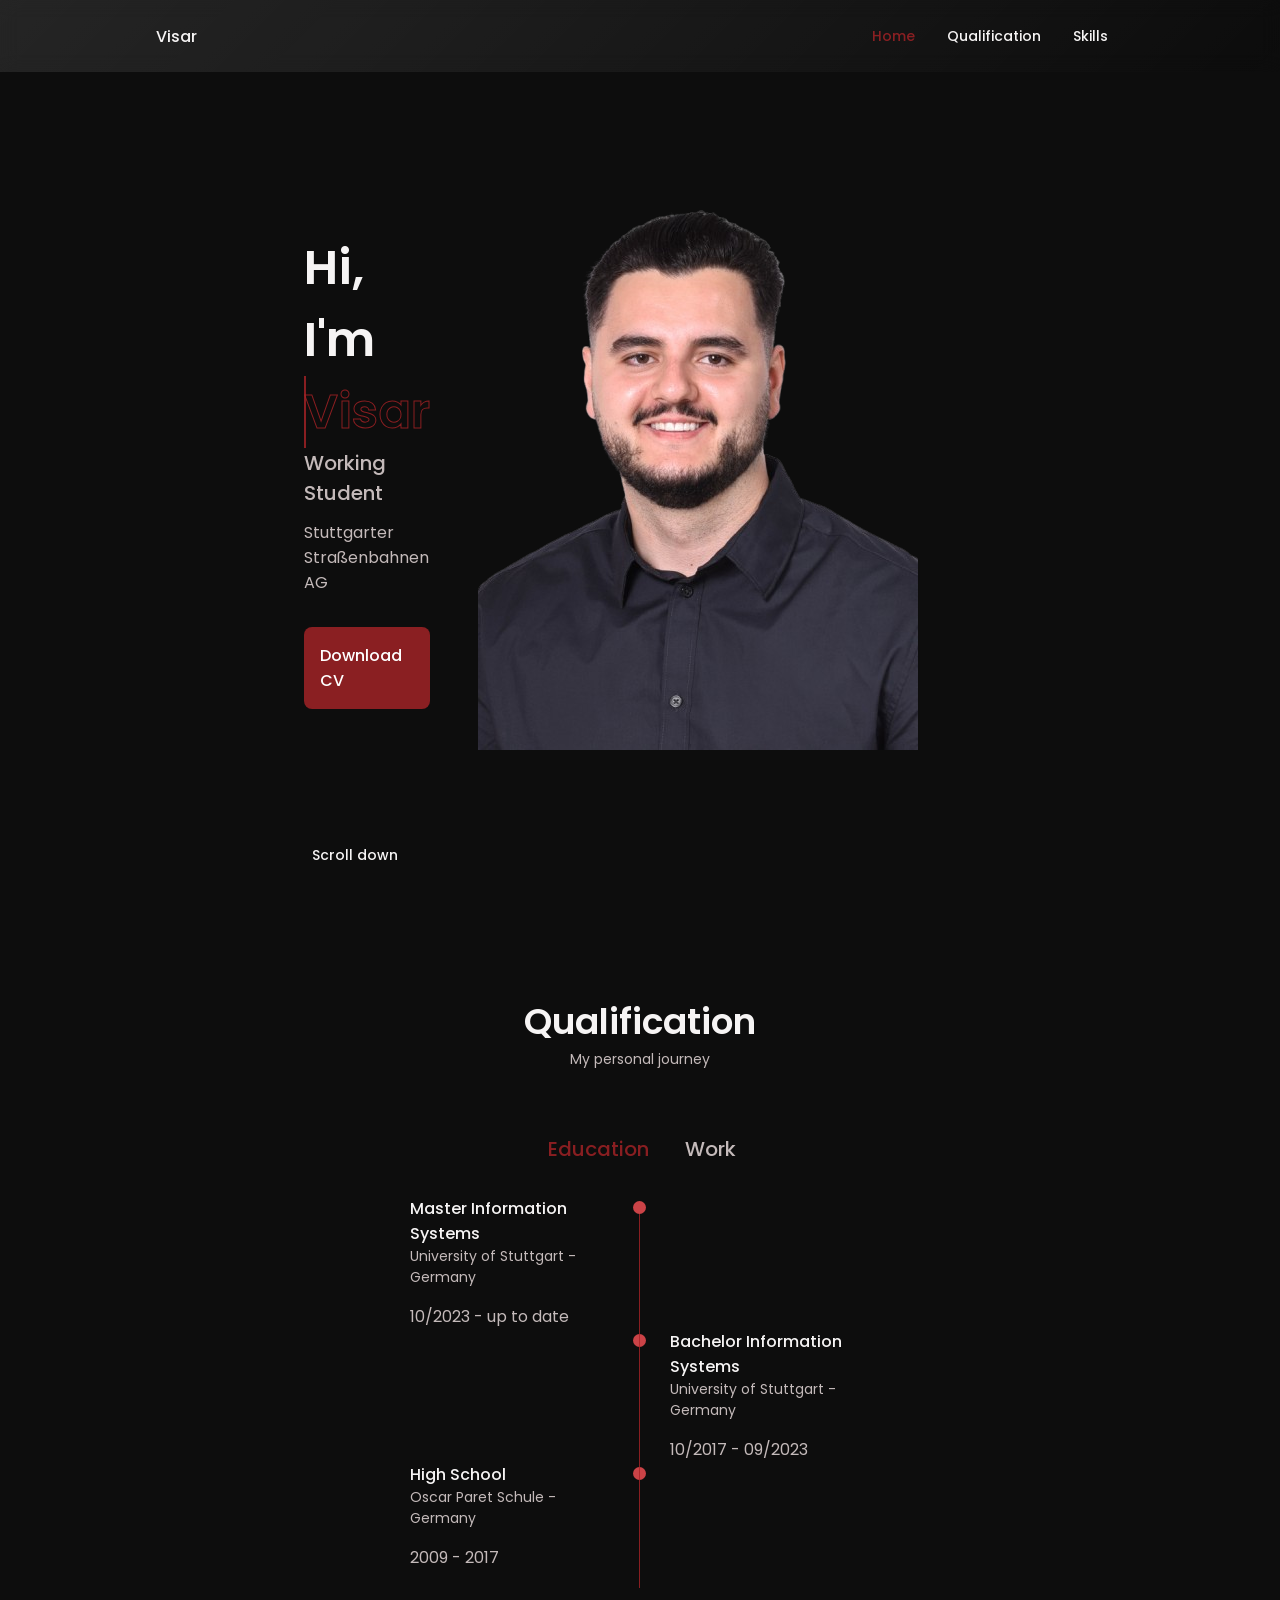
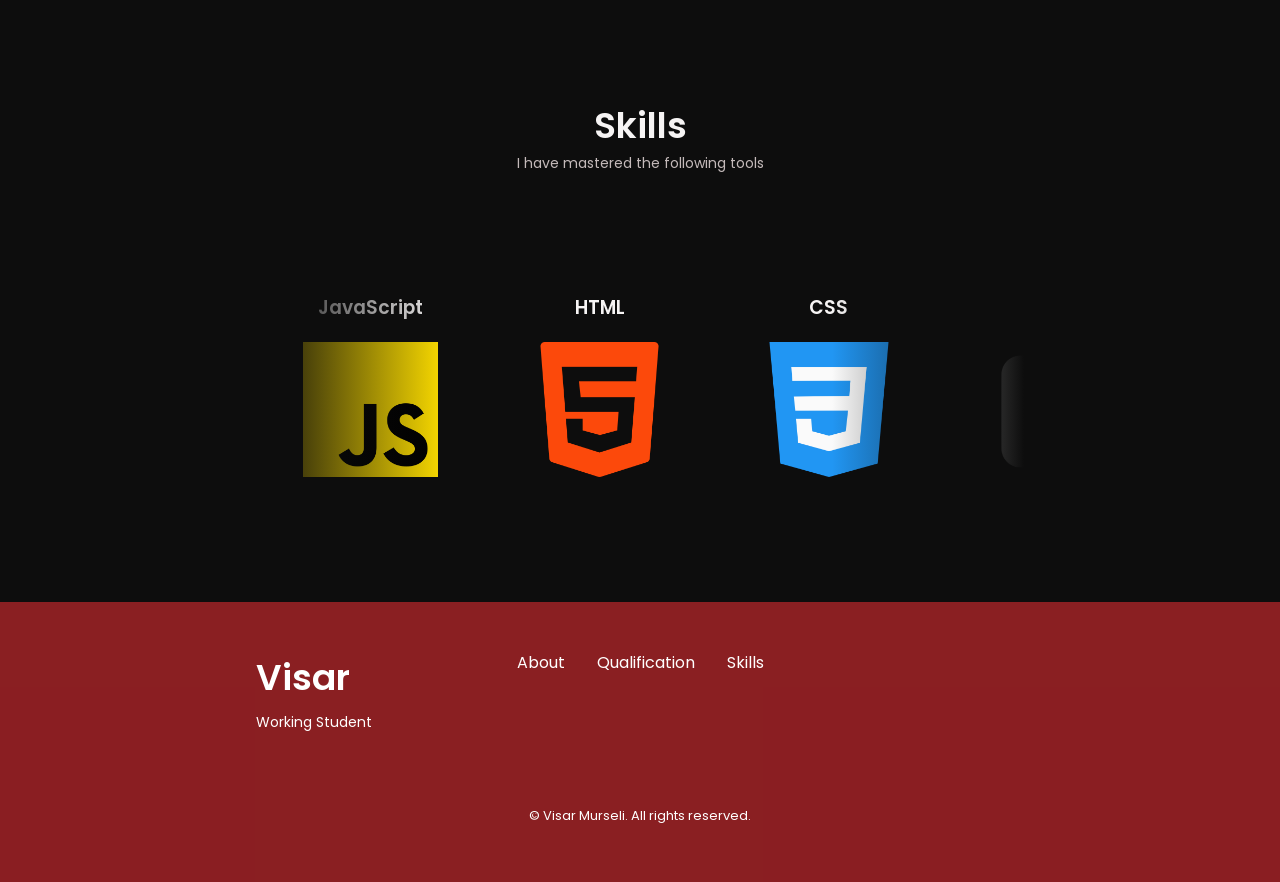
==== commit b34dae3a: "Aktualisiertes Portfolio mit neuem Job und Qualifikationen" ====
--- a/index.html
+++ b/index.html
@@ -1,11 +1,12 @@
 <!DOCTYPE html>
 <html lang="en">
+
 <head>
   <meta charset="UTF-8">
   <meta http-equiv="X-UA-Compatible" content="IE=edge">
   <meta name="viewport" content="width=device-width, initial-scale=1.0">
-   <!--=========================== UNICONS ===========================-->
-   <link rel="stylesheet" href="https://unicons.iconscout.com/release/v4.0.0/css/line.css">
+  <!--=========================== UNICONS ===========================-->
+  <link rel="stylesheet" href="https://unicons.iconscout.com/release/v4.0.0/css/line.css">
 
   <!--=========================== CSS ===========================-->
   <link rel="stylesheet" href="css/style.css">
@@ -13,6 +14,7 @@
 
   <title>Portfolio</title>
 </head>
+
 <body>
   <!--=========================== HEADER ===========================-->
   <header class="header" id="header">
@@ -39,12 +41,12 @@
               Skills
             </a>
           </li>
-          <li class="nav_item">
+          <!--li class="nav_item">
             <a href="#projects" class="nav_link">
               <i class="uil uil-scenery nav_icon"></i>
               Projects
             </a>
-          </li>
+          </li-->
         </ul>
         <i class="uil uil-times nav_close nav_icon" id="nav-close"></i>
       </div>
@@ -76,7 +78,7 @@
           </div>
 
           <div class="home_img">
-            <img src="img/portrait.png"  class="home_img-img"alt="">
+            <img src="img/portrait.png" class="home_img-img" alt="">
           </div>
 
           <div class="home_data">
@@ -84,7 +86,7 @@
               <h1 class="home_title-text_effect" data-text="Visar">Visar</h1>
             </h1>
             <h3 class="home_subtitle">Working Student</h3>
-            <p class="home_description"> Datacenter One</p>
+            <p class="home_description"> Stuttgarter Straßenbahnen AG</p>
             <a download="" href="pdf/Lebenslauf_Visar_Murseli.pdf" class="button button--flex">
               Download CV
               <i class="uil uil-file-download button_icon"></i>
@@ -102,125 +104,141 @@
       </div>
     </section>
 
-          <!--=========================== QUALIFICATION ===========================-->
-
-          <section class="qualification section" id="qualification" >
-            <h2 class="section_title">Qualification</h2>
-            <span class="section_subtitle">My personal journey</span>
-
-            <div class="qualification_container container">
-              <div class="qualification_tabs">
-                <div class="qualification_button button--flex qualification_active" data-target="#education">
-                  <i class="uil uil-graduation-cap qualification_icon"></i>
-                  Education
+    <!--=========================== QUALIFICATION ===========================-->
+
+    <section class="qualification section" id="qualification">
+      <h2 class="section_title">Qualification</h2>
+      <span class="section_subtitle">My personal journey</span>
+
+      <div class="qualification_container container">
+        <div class="qualification_tabs">
+          <div class="qualification_button button--flex qualification_active" data-target="#education">
+            <i class="uil uil-graduation-cap qualification_icon"></i>
+            Education
+          </div>
+
+          <div class="qualification_button button--flex" data-target="#work">
+            <i class="uil uil-bag qualification_icon"></i>
+            Work
+          </div>
+        </div>
+
+        <div class="qualification_sections">
+          <!--=========================== QUALIFICATION CONTENT 1 ===========================-->
+          <div class="qualification_content qualification_active" data-content id="education">
+            <!--=========================== QUALIFICATION  1 ===========================-->
+            <div class="qualification_data">
+              <div>
+                <h3 class="qualification_title"> Master Information Systems</h3>
+                <span class="qualification_subtitle">University of Stuttgart - Germany</span>
+                <div class="qualification_calendar">
+                  <i class="uil uil-calendar-alt"></i>
+                  10/2023 - up to date
                 </div>
-  
-                <div class="qualification_button button--flex" data-target="#work">
-                  <i class="uil uil-bag qualification_icon"></i>
-                  Work
-                </div>  
-              </div>            
-  
-                <div class="qualification_sections">
-                  <!--=========================== QUALIFICATION CONTENT 1 ===========================-->
-                  <div class="qualification_content qualification_active"  data-content id="education">
-                    <!--=========================== QUALIFICATION  1 ===========================-->
-                    <div class="qualification_data">
-                      <div>
-                       <h3 class="qualification_title"> High School</h3>
-                       <span class="qualification_subtitle">Oscar Paret Schule - Germany</span>
-                       <div class="qualification_calendar">
-                        <i class="uil uil-calendar-alt"></i>
-                        2009 - 2017
-                        </div>
-                     </div>
-  
-                     <div>
-                        <span class="qualification_rounder"></span>
-                        <span class="qualification_line"></span>
-                      </div>
-                    </div>
-  
-                       <!--=========================== QUALIFICATION  2 ===========================-->
-                       <div class="qualification_data">
-                        <div></div>
-                        
-                        <div>
-                          <span class="qualification_rounder"></span>
-                          <span class="qualification_line"></span>
-                        </div>
-                        
-                        <div>
-                          <h3 class="qualification_title">Bachelor Information Systems</h3>
-                          <span class="qualification_subtitle">University of Stuttgart - Germany</span>
-                          <div class="qualification_calendar">
-                           <i class="uil uil-calendar-alt"></i>
-                           10.2017 - 09.2023
-                           </div>
-                        </div>
-    
-                      </div>
-                         <!--=========================== QUALIFICATION  2 ===========================-->
-                         <div class="qualification_data">
-                          <div>
-                            <h3 class="qualification_title">Master Information Systems</h3>
-                            <span class="qualification_subtitle">University of Stuttgart - Germany</span>
-                            <div class="qualification_calendar">
-                             <i class="uil uil-calendar-alt"></i>
-                             10.2023 - 
-                             </div>
-                          </div>
-                             
-                          <div>
-                            <span class="qualification_rounder"></span>
-                            <span class="qualification_line"></span>
-                          </div>
-                        </div>
-                         
-                  </div>
-     <!--=========================== QUALIFICATION CONTENT 2 ===========================-->
-     <div class="qualification_content"  data-content id="work">
-      <!--=========================== QUALIFICATION  1 ===========================-->
-      <div class="qualification_data">
-        <div>
-         <h3 class="qualification_title">Bachelorarbeit</h3>
-         <h5 class="qualification_subtitle">Beyond the Code: Wie Boundary Resources den Erfolg von Low-Code Plattformen beeinflussen und welche Rolle sie bei der digitalen Transformation spielen</h5>
-         <span class="qualification_subtitle">University of Stuttgart - Germany</span>
-         <div class="qualification_calendar">
-          <i class="uil uil-calendar-alt"></i>
-          03.2023 - 09.2023
-          </div>
-       </div>
-  
-       <div>
-          <span class="qualification_rounder"></span>
-          <span class="qualification_line"></span>
-        </div>
-      </div>
-  
-         <!--=========================== QUALIFICATION  2 ===========================-->
-         <div class="qualification_data">
-          <div></div>
-          
-          <div>
-            <span class="qualification_rounder"></span>
-            <span class="qualification_line"></span>
-          </div>
-          
-          <div>
-           <h3 class="qualification_title">Working Student </h3>
-           <h5 class="qualification_subtitle">Infrastructure Network Operation Center</h5>
-           <span class="qualification_subtitle">Datacenter One - Germany</span>
-           <div class="qualification_calendar">
-            <i class="uil uil-calendar-alt"></i>
-            05.2023 - to date
-            </div>
-         </div>
-  
-         
-        </div>
-  
-           <!--=========================== QUALIFICATION  3 ===========================-
+              </div>
+
+              <div>
+                <span class="qualification_rounder"></span>
+                <span class="qualification_line"></span>
+              </div>
+            </div>
+
+            <!--=========================== QUALIFICATION  2 ===========================-->
+            <div class="qualification_data">
+              <div></div>
+
+              <div>
+                <span class="qualification_rounder"></span>
+                <span class="qualification_line"></span>
+              </div>
+
+              <div>
+                <h3 class="qualification_title">Bachelor Information Systems</h3>
+                <span class="qualification_subtitle">University of Stuttgart - Germany</span>
+                <div class="qualification_calendar">
+                  <i class="uil uil-calendar-alt"></i>
+                  10/2017 - 09/2023
+                </div>
+              </div>
+
+            </div>
+            <!--=========================== QUALIFICATION  3 ===========================-->
+            <div class="qualification_data">
+              <div>
+                <h3 class="qualification_title">High School</h3>
+                <span class="qualification_subtitle">Oscar Paret Schule - Germany</span>
+                <div class="qualification_calendar">
+                  <i class="uil uil-calendar-alt"></i>
+                  2009 - 2017
+                </div>
+              </div>
+
+              <div>
+                <span class="qualification_rounder"></span>
+                <span class="qualification_line"></span>
+              </div>
+            </div>
+
+          </div>
+          <!--=========================== QUALIFICATION CONTENT 2 ===========================-->
+          <div class="qualification_content" data-content id="work">
+            <!--=========================== QUALIFICATION  1 ===========================-->
+            <div class="qualification_data">
+              <div>
+                <h3 class="qualification_title">Working Student</h3>
+                <h5 class="qualification_subtitle">SAP S4/HANA Conversion</h5>
+                <span class="qualification_subtitle">Stuttgarter Straßenbahnen AG - Germany</span>
+                <div class="qualification_calendar">
+                  <i class="uil uil-calendar-alt"></i>
+                  05/2024 - up to date
+                </div>
+              </div>
+              <div>
+                <span class="qualification_rounder"></span>
+                <span class="qualification_line"></span>
+              </div>
+            </div>
+            <!--=========================== QUALIFICATION  1 ===========================-->
+            <div class="qualification_data">
+              <div></div>
+
+              <div>
+                <span class="qualification_rounder"></span>
+                <span class="qualification_line"></span>
+              </div>
+              <div>
+                <h3 class="qualification_title">Working Student</h3>
+                <h5 class="qualification_subtitle">Infrastructure Network Operation Center</h5>
+                <span class="qualification_subtitle">Datacenter One GmbH - Germany</span>
+                <div class="qualification_calendar">
+                  <i class="uil uil-calendar-alt"></i>
+                  05/2023 - 04/2024
+                </div>
+              </div>
+            </div>
+
+            <!--=========================== QUALIFICATION  2 ===========================-->
+            <div class="qualification_data">
+
+              <div>
+                <h3 class="qualification_title">Bachelor Thesis</h3>
+                <h5 class="qualification_subtitle">Beyond the code: How boundary resources influence the success of
+                  low-code platforms and their role in digital transformation.</h5>
+                <span class="qualification_subtitle">University of Stuttgart - Germany</span>
+                <div class="qualification_calendar">
+                  <i class="uil uil-calendar-alt"></i>
+                  03/2023 - 09/2023
+                </div>
+              </div>
+              <div>
+                <span class="qualification_rounder"></span>
+                <span class="qualification_line"></span>
+              </div>
+
+
+            </div>
+
+            <!--=========================== QUALIFICATION  3 ===========================-
       <div class="qualification_data">
         <div>
          <h3 class="qualification_title">Working Studentt </h3>
@@ -239,146 +257,122 @@
   
     </div>
   -->
-                  
-                </div>
-              
-            </div>          
-          </section>
-
-           <!--=========================== SKILLS ===========================-->
-
-           <section class="skills section container" id="skills">
-            <h2 class="section_title">Skills</h2>
-            <span class="section_subtitle">I have mastered the following tools</span>
-            <div class="skills_slider">
-              <div class="skills_slider-track">
-                <div class="skills_slide">
-                  <h3 class="skills_slide-title">JavaScript</h3>
-                  <img src="img/JavaScript.png" alt="" class="slide_img">
-                </div>
-                <div class="skills_slide">
-                  <h3 class="skills_slide-title">HTML</h3>
-                  <img src="img/HTML.png" alt="" class="slide_img">
-                </div>
-                <div class="skills_slide">
-                  <h3 class="skills_slide-title">CSS</h3>
-                  <img src="img/CSS.png" alt="" class="slide_img">
-                </div>
-                <div class="skills_slide">
-                  <h3 class="skills_slide-title">Java</h3>
-                  <img src="img/Java.png" alt="" class="slide_img">
-                </div>
-                <div class="skills_slide">
-                  <h3 class="skills_slide-title">SQL</h3>
-                  <img src="img/SQL.png" alt="" class="slide_img"> 
-                </div>
-                <div class="skills_slide">
-                  <h3 class="skills_slide-title">Database</h3>
-                  <img src="img/Database.png" alt="" class="slide_img">
-                </div>
-                <div class="skills_slide">
-                  <h3 class="skills_slide-title">Github</h3>
-                  <img src="img/Github.png" alt="" class="slide_img">
-                </div>
-                <div class="skills_slide">
-                  <h3 class="skills_slide-title">SAP</h3>
-                  <img src="img/SAP.png" alt="" class="slide_img">
-                </div>
-                <div class="skills_slide">
-                  <h3 class="skills_slide-title">Excel</h3>
-                  <img src="img/Excel.png" alt="" class="slide_img">
-                </div>
-                <div class="skills_slide">
-                  <h3 class="skills_slide-title">Powerpoint</h3>
-                  <img src="img/Powerpoint.png" alt="" class="slide_img">
-                </div>
-                <div class="skills_slide">
-                  <h3 class="skills_slide-title">Word</h3>
-                  <img src="img/Word.png" alt="" class="slide_img">
-                </div>
-                <div class="skills_slide">
-                  <h3 class="skills_slide-title">MS Project</h3>
-                  <img src="img/Project.png" alt="" class="slide_img">
-                </div>
-                <div class="skills_slide">
-                  <h3 class="skills_slide-title">Jira</h3>
-                  <img src="img/Jira.png" alt="" class="slide_img">
-                </div>
-                <div class="skills_slide">
-                  <h3 class="skills_slide-title">Confluence</h3>
-                  <img src="img/Confluence.png" alt="" class="slide_img">
-                </div>
-                <div class="skills_slide">
-                  <h3 class="skills_slide-title">Mindmanager</h3>
-                  <img src="img/Mindmanager.png" alt="" class="slide_img">
-                </div>
-
-
-                <div class="skills_slide">
-                  <h3 class="skills_slide-title">JavaScript</h3>
-                  <img src="img/JavaScript.png" alt="" class="slide_img">
-                </div>
-                <div class="skills_slide">
-                  <h3 class="skills_slide-title">HTML</h3>
-                  <img src="img/HTML.png" alt="" class="slide_img">
-                </div>
-                <div class="skills_slide">
-                  <h3 class="skills_slide-title">CSS</h3>
-                  <img src="img/CSS.png" alt="" class="slide_img">
-                </div>
-                <div class="skills_slide">
-                  <h3 class="skills_slide-title">Java</h3>
-                  <img src="img/Java.png" alt="" class="slide_img">
-                </div>
-                <div class="skills_slide">
-                  <h3 class="skills_slide-title">SQL</h3>
-                  <img src="img/SQL.png" alt="" class="slide_img"> 
-                </div>
-                <div class="skills_slide">
-                  <h3 class="skills_slide-title">Database</h3>
-                  <img src="img/Database.png" alt="" class="slide_img">
-                </div>
-                <div class="skills_slide">
-                  <h3 class="skills_slide-title">Github</h3>
-                  <img src="img/Github.png" alt="" class="slide_img">
-                </div>
-                <div class="skills_slide">
-                  <h3 class="skills_slide-title">SAP</h3>
-                  <img src="img/SAP.png" alt="" class="slide_img">
-                </div>
-                <div class="skills_slide">
-                  <h3 class="skills_slide-title">Excel</h3>
-                  <img src="img/Excel.png" alt="" class="slide_img">
-                </div>
-                <div class="skills_slide">
-                  <h3 class="skills_slide-title">Powerpoint</h3>
-                  <img src="img/Powerpoint.png" alt="" class="slide_img">
-                </div>
-                <div class="skills_slide">
-                  <h3 class="skills_slide-title">Word</h3>
-                  <img src="img/Word.png" alt="" class="slide_img">
-                </div>
-                <div class="skills_slide">
-                  <h3 class="skills_slide-title">MS Project</h3>
-                  <img src="img/Project.png" alt="" class="slide_img">
-                </div>
-                <div class="skills_slide">
-                  <h3 class="skills_slide-title">Jira</h3>
-                  <img src="img/Jira.png" alt="" class="slide_img">
-                </div>
-                <div class="skills_slide">
-                  <h3 class="skills_slide-title">Confluence</h3>
-                  <img src="img/Confluence.png" alt="" class="slide_img">
-                </div>
-                <div class="skills_slide">
-                  <h3 class="skills_slide-title">Mindmanager</h3>
-                  <img src="img/Mindmanager.png" alt="" class="slide_img">
-                </div>
-              </div>
-            </div>
-
-           </section>
-<!--=========================== Portfolio ===========================
+
+          </div>
+
+        </div>
+    </section>
+
+    <!--=========================== SKILLS ===========================-->
+
+    <section class="skills section container" id="skills">
+      <h2 class="section_title">Skills</h2>
+      <span class="section_subtitle">I have mastered the following tools</span>
+      <div class="skills_slider">
+        <div class="skills_slider-track">
+          <div class="skills_slide">
+            <h3 class="skills_slide-title">JavaScript</h3>
+            <img src="img/JavaScript.png" alt="" class="slide_img">
+          </div>
+          <div class="skills_slide">
+            <h3 class="skills_slide-title">HTML</h3>
+            <img src="img/HTML.png" alt="" class="slide_img">
+          </div>
+          <div class="skills_slide">
+            <h3 class="skills_slide-title">CSS</h3>
+            <img src="img/CSS.png" alt="" class="slide_img">
+          </div>
+          <div class="skills_slide">
+            <h3 class="skills_slide-title">Java</h3>
+            <img src="img/Java.png" alt="" class="slide_img">
+          </div>
+          <div class="skills_slide">
+            <h3 class="skills_slide-title">SQL</h3>
+            <img src="img/SQL.png" alt="" class="slide_img">
+          </div>
+          <div class="skills_slide">
+            <h3 class="skills_slide-title">Database</h3>
+            <img src="img/Database.png" alt="" class="slide_img">
+          </div>
+          <div class="skills_slide">
+            <h3 class="skills_slide-title">Github</h3>
+            <img src="img/Github.png" alt="" class="slide_img">
+          </div>
+          <div class="skills_slide">
+            <h3 class="skills_slide-title">SAP</h3>
+            <img src="img/SAP.png" alt="" class="slide_img">
+          </div>
+          <div class="skills_slide">
+            <h3 class="skills_slide-title">MS Project</h3>
+            <img src="img/Project.png" alt="" class="slide_img">
+          </div>
+          <div class="skills_slide">
+            <h3 class="skills_slide-title">Jira</h3>
+            <img src="img/Jira.png" alt="" class="slide_img">
+          </div>
+          <div class="skills_slide">
+            <h3 class="skills_slide-title">Confluence</h3>
+            <img src="img/Confluence.png" alt="" class="slide_img">
+          </div>
+          <div class="skills_slide">
+            <h3 class="skills_slide-title">Mindmanager</h3>
+            <img src="img/Mindmanager.png" alt="" class="slide_img">
+          </div>
+
+
+          <div class="skills_slide">
+            <h3 class="skills_slide-title">JavaScript</h3>
+            <img src="img/JavaScript.png" alt="" class="slide_img">
+          </div>
+          <div class="skills_slide">
+            <h3 class="skills_slide-title">HTML</h3>
+            <img src="img/HTML.png" alt="" class="slide_img">
+          </div>
+          <div class="skills_slide">
+            <h3 class="skills_slide-title">CSS</h3>
+            <img src="img/CSS.png" alt="" class="slide_img">
+          </div>
+          <div class="skills_slide">
+            <h3 class="skills_slide-title">Java</h3>
+            <img src="img/Java.png" alt="" class="slide_img">
+          </div>
+          <div class="skills_slide">
+            <h3 class="skills_slide-title">SQL</h3>
+            <img src="img/SQL.png" alt="" class="slide_img">
+          </div>
+          <div class="skills_slide">
+            <h3 class="skills_slide-title">Database</h3>
+            <img src="img/Database.png" alt="" class="slide_img">
+          </div>
+          <div class="skills_slide">
+            <h3 class="skills_slide-title">Github</h3>
+            <img src="img/Github.png" alt="" class="slide_img">
+          </div>
+          <div class="skills_slide">
+            <h3 class="skills_slide-title">SAP</h3>
+            <img src="img/SAP.png" alt="" class="slide_img">
+          </div>
+          <div class="skills_slide">
+            <h3 class="skills_slide-title">MS Project</h3>
+            <img src="img/Project.png" alt="" class="slide_img">
+          </div>
+          <div class="skills_slide">
+            <h3 class="skills_slide-title">Jira</h3>
+            <img src="img/Jira.png" alt="" class="slide_img">
+          </div>
+          <div class="skills_slide">
+            <h3 class="skills_slide-title">Confluence</h3>
+            <img src="img/Confluence.png" alt="" class="slide_img">
+          </div>
+          <div class="skills_slide">
+            <h3 class="skills_slide-title">Mindmanager</h3>
+            <img src="img/Mindmanager.png" alt="" class="slide_img">
+          </div>
+        </div>
+      </div>
+
+    </section>
+    <!--=========================== Portfolio ===========================
 <section class="portfolio section" id="portfolio">
   <h2 class="section_title">Portfolio</h2>
     <span class="section_subtitle">My selfmade work</span>
@@ -492,10 +486,10 @@
           
 -->
 
-           <!--=========================== PROJECTS ===========================-->
-
-           
-  <!-- <section class="projects section container" id="projects">
+    <!--=========================== PROJECTS ===========================-->
+
+
+    <!-- <section class="projects section container" id="projects">
     <h2 class="section_title">Projects</h2>
     <span class="section_subtitle">My selfmade projects</span>
     <div class="projects_container ">
@@ -541,13 +535,14 @@
 
 
 
-  <!--=========================== Test Projects ===========================-->
-    <section class="service section container" id="projects"> 
+    <!--=========================== Test Projects ===========================-->
+    <!--
+  <section class="service section container" id="projects"> 
       <h2 class="section_title">Projects</h2>
       <span class="section_subtitle">My selfmade projects</span>
-
-
-<!--
+-->
+
+    <!--
       <div class="box">
         <div class="card">
           <i class="uil uil-user"></i>
@@ -606,13 +601,13 @@
               </div>
 -->
 
-      </div>
+    </div>
 
     </section>
 
   </main>
 
-  
+
   <!--=========================== Footer ===========================-->
   <footer class="footer">
     <div class="footer_bg">
@@ -634,9 +629,9 @@
           <li>
             <a href="#skills" class="footer_link">Skills</a>
           </li>
-          <li>
+          <!--li>
             <a href="#projects" class="footer_link">Projects</a>
-          </li>         
+          </li-->
         </ul>
 
         <div class="footer_socials">
@@ -653,7 +648,7 @@
     </div>
   </footer>
 
- <!--=========================== SCROLL TOP ===========================-->
+  <!--=========================== SCROLL TOP ===========================-->
   <a href="#home" class="scrollup" id="scroll-up">
     <i class="uil uil-arrow-up scrollup_icon"></i>
   </a>
@@ -662,4 +657,5 @@
   <script src="js/main.js"></script>
 
 </body>
+
 </html>
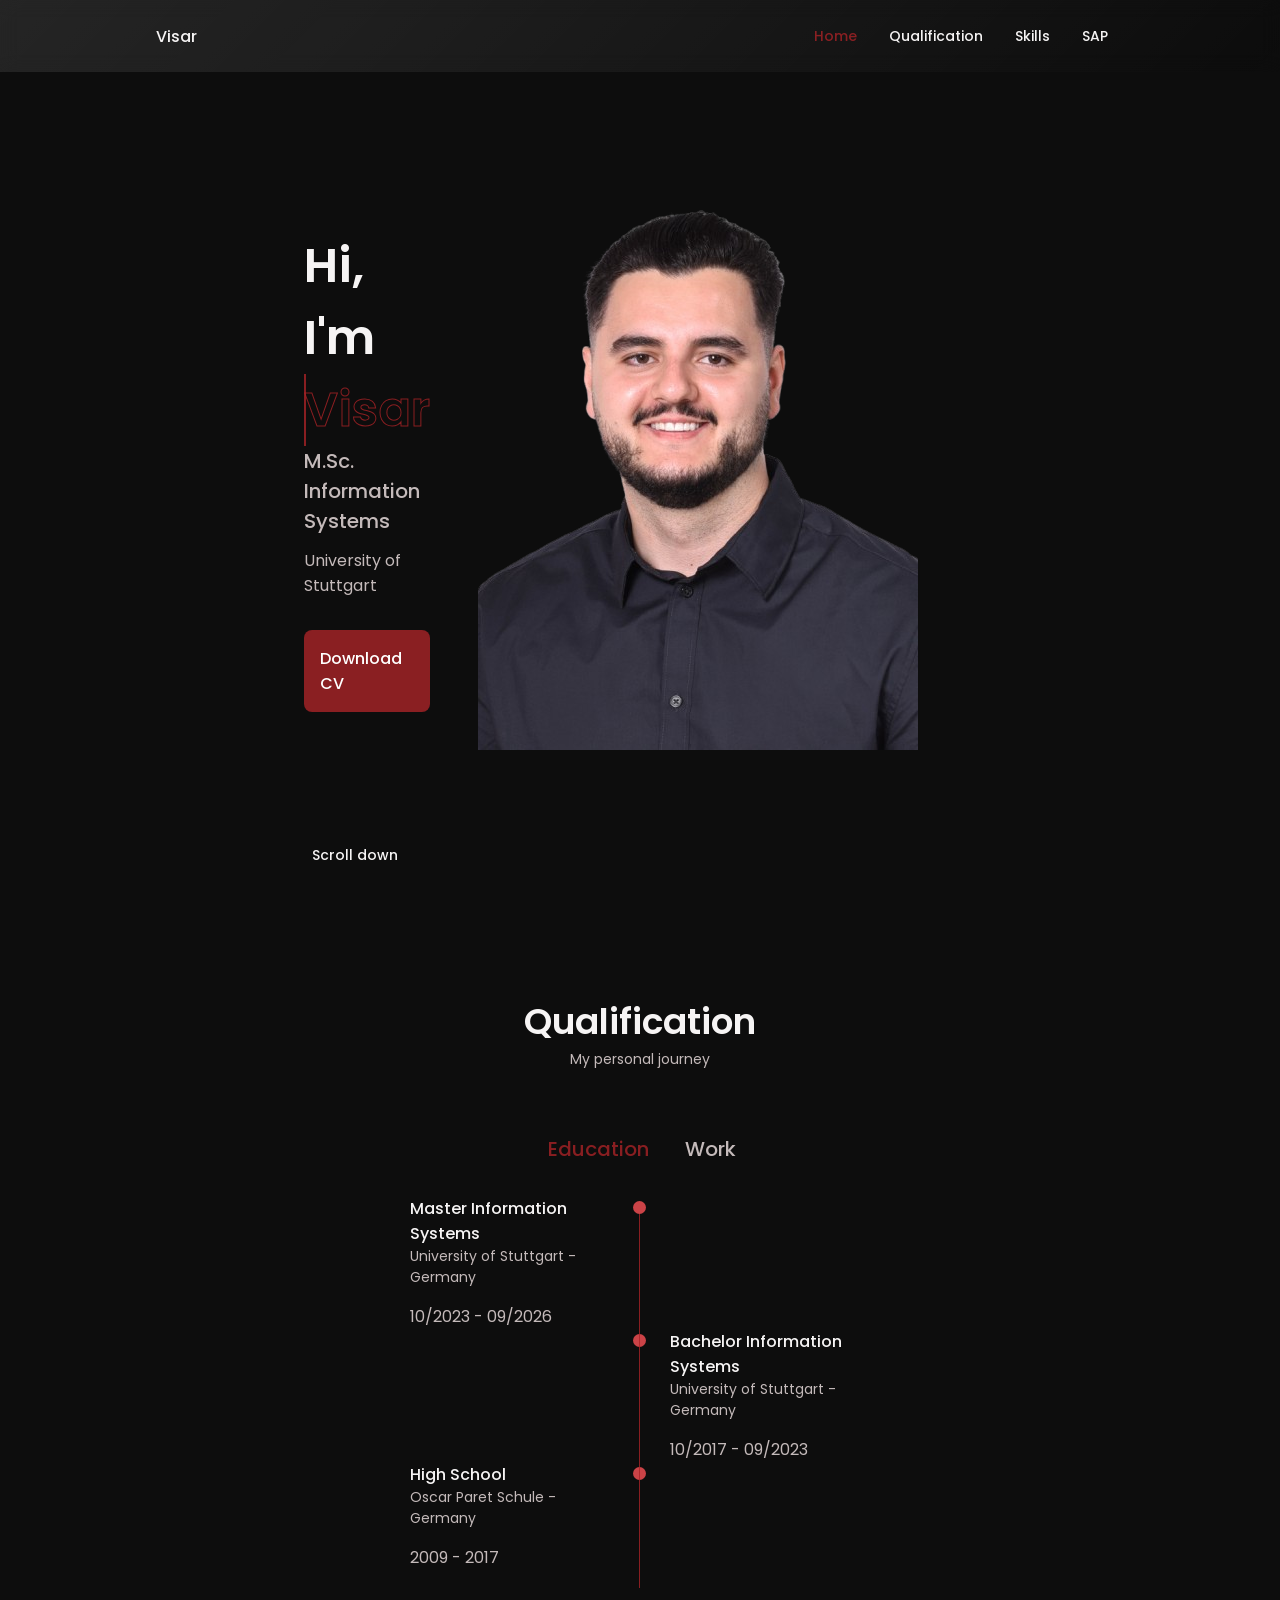
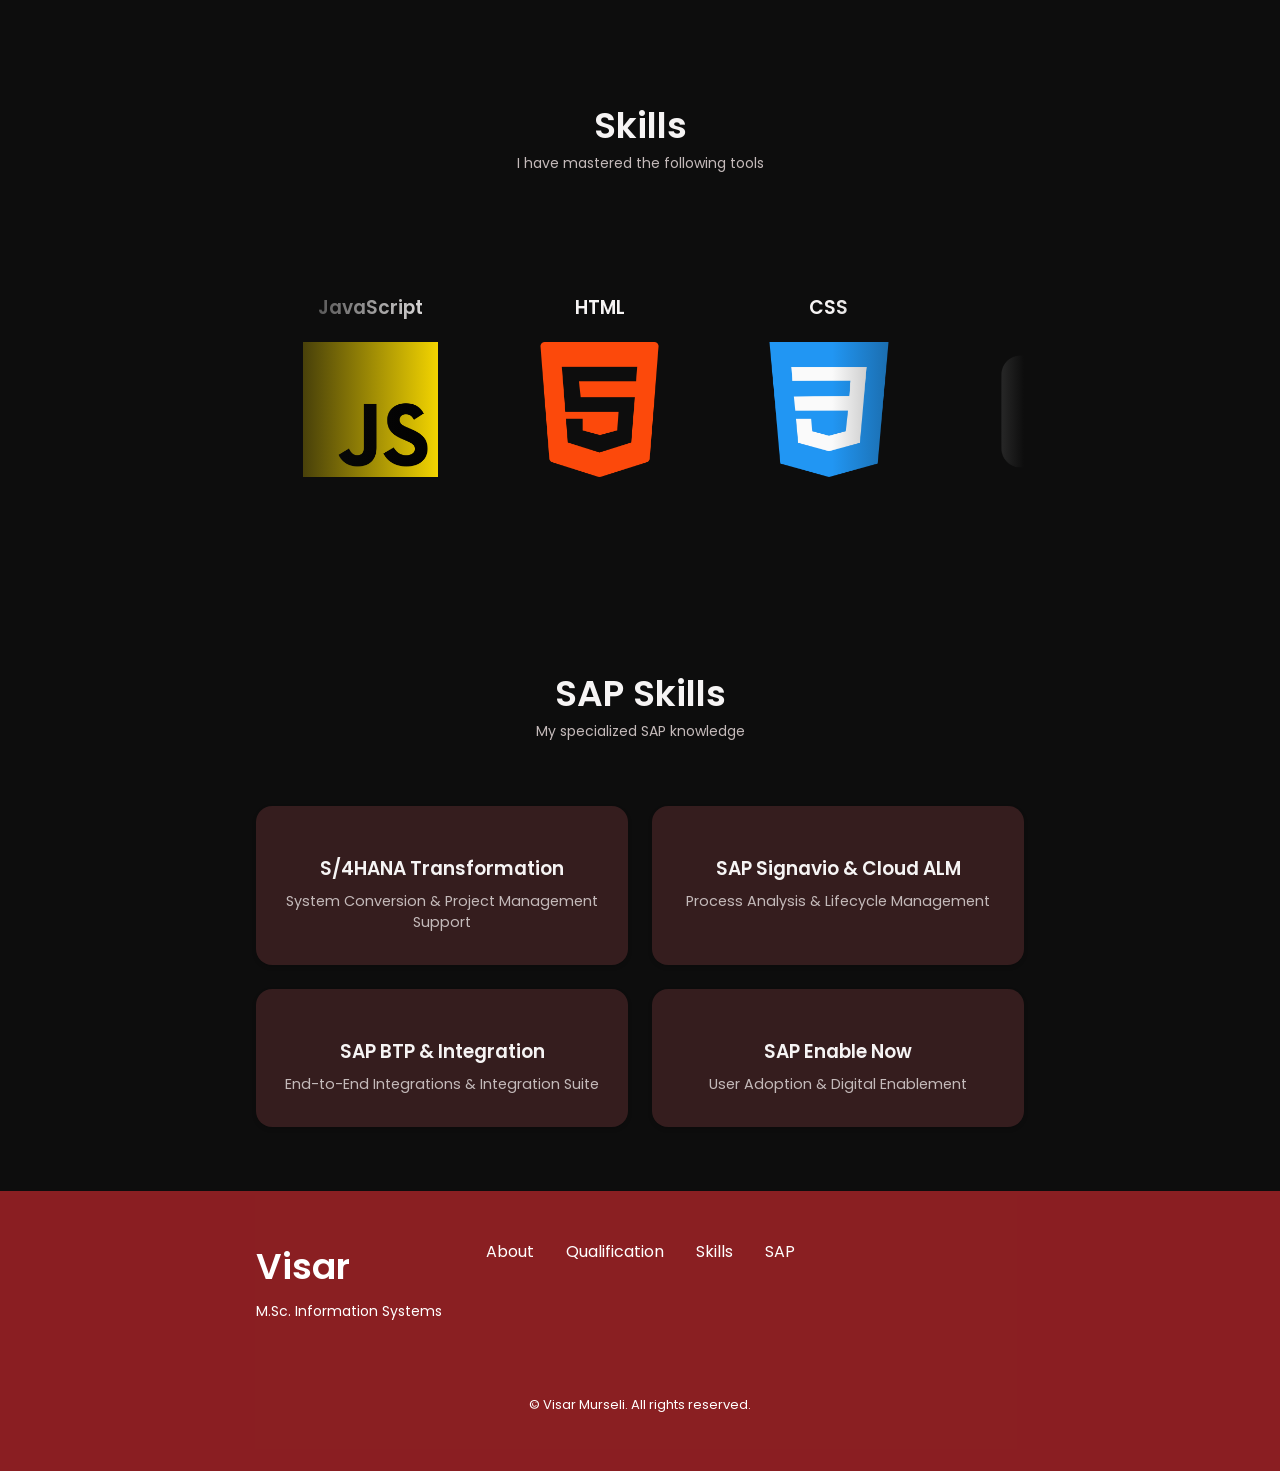
==== commit 4104a041: "neuer Lebenslauf + neue Sektion SAP + Aktualisierung SSB 04/2026 Ende + Masterthesis in Work" ====
--- a/index.html
+++ b/index.html
@@ -39,6 +39,12 @@
             <a href="#skills" class="nav_link">
               <i class="uil uil-trophy nav_icon"></i>
               Skills
+            </a>
+          </li>
+          <li class="nav_item">
+            <a href="#sap" class="nav_link">
+              <i class="uil uil-server nav_icon"></i>
+              SAP
             </a>
           </li>
           <!--li class="nav_item">
@@ -85,9 +91,9 @@
             <h1 class="home_title">Hi, I'm
               <h1 class="home_title-text_effect" data-text="Visar">Visar</h1>
             </h1>
-            <h3 class="home_subtitle">Working Student</h3>
-            <p class="home_description"> Stuttgarter Straßenbahnen AG</p>
-            <a download="" href="pdf/Lebenslauf_Visar_Murseli.pdf" class="button button--flex">
+          <h3 class="home_subtitle">M.Sc. Information Systems</h3>
+          <p class="home_description">University of Stuttgart</p>
+            <a download="" href="pdf/CV_Visar_Murseli.pdf" class="button button--flex">
               Download CV
               <i class="uil uil-file-download button_icon"></i>
             </a>
@@ -133,7 +139,7 @@
                 <span class="qualification_subtitle">University of Stuttgart - Germany</span>
                 <div class="qualification_calendar">
                   <i class="uil uil-calendar-alt"></i>
-                  10/2023 - up to date
+              10/2023 - 09/2026
                 </div>
               </div>
 
@@ -185,27 +191,41 @@
             <!--=========================== QUALIFICATION  1 ===========================-->
             <div class="qualification_data">
               <div>
+                <h3 class="qualification_title">Master Thesis</h3>
+                <h5 class="qualification_subtitle">Critical Success Factors in ERP Conversions in the Context of Platformization - Developing a Phase- and Category-Based Framework Using SAP S/4HANA as an Example</h5>
+                <span class="qualification_subtitle">University of Stuttgart - Germany</span>
+                <div class="qualification_calendar">
+                  <i class="uil uil-calendar-alt"></i>
+                  10/2025 - 04/2026
+                </div>
+              </div>
+              <div>
+                <span class="qualification_rounder"></span>
+                <span class="qualification_line"></span>
+              </div>
+            </div>
+
+            <!--=========================== QUALIFICATION  2 ===========================-->
+            <div class="qualification_data">
+              <div></div>
+
+              <div>
+                <span class="qualification_rounder"></span>
+                <span class="qualification_line"></span>
+              </div>
+              <div>
                 <h3 class="qualification_title">Working Student</h3>
-                <h5 class="qualification_subtitle">SAP S4/HANA Conversion</h5>
+                <h5 class="qualification_subtitle">SAP S/4 HANA Conversion</h5>
                 <span class="qualification_subtitle">Stuttgarter Straßenbahnen AG - Germany</span>
                 <div class="qualification_calendar">
                   <i class="uil uil-calendar-alt"></i>
-                  05/2024 - up to date
+                  05/2024 - 04/2026
                 </div>
               </div>
-              <div>
-                <span class="qualification_rounder"></span>
-                <span class="qualification_line"></span>
-              </div>
-            </div>
-            <!--=========================== QUALIFICATION  1 ===========================-->
+            </div>
+
+            <!--=========================== QUALIFICATION  3 ===========================-->
             <div class="qualification_data">
-              <div></div>
-
-              <div>
-                <span class="qualification_rounder"></span>
-                <span class="qualification_line"></span>
-              </div>
               <div>
                 <h3 class="qualification_title">Working Student</h3>
                 <h5 class="qualification_subtitle">Infrastructure Network Operation Center</h5>
@@ -215,27 +235,29 @@
                   05/2023 - 04/2024
                 </div>
               </div>
-            </div>
-
-            <!--=========================== QUALIFICATION  2 ===========================-->
+              <div>
+                <span class="qualification_rounder"></span>
+                <span class="qualification_line"></span>
+              </div>
+            </div>
+
+            <!--=========================== QUALIFICATION  4 ===========================-->
             <div class="qualification_data">
-
+              <div></div>
+
+              <div>
+                <span class="qualification_rounder"></span>
+                <span class="qualification_line"></span>
+              </div>
               <div>
                 <h3 class="qualification_title">Bachelor Thesis</h3>
-                <h5 class="qualification_subtitle">Beyond the code: How boundary resources influence the success of
-                  low-code platforms and their role in digital transformation.</h5>
+                <h5 class="qualification_subtitle">Beyond the code: How boundary resources influence the success of low-code platforms and their role in digital transformation.</h5>
                 <span class="qualification_subtitle">University of Stuttgart - Germany</span>
                 <div class="qualification_calendar">
                   <i class="uil uil-calendar-alt"></i>
                   03/2023 - 09/2023
                 </div>
               </div>
-              <div>
-                <span class="qualification_rounder"></span>
-                <span class="qualification_line"></span>
-              </div>
-
-
             </div>
 
             <!--=========================== QUALIFICATION  3 ===========================-
@@ -372,6 +394,39 @@
       </div>
 
     </section>
+
+    <!--=========================== SAP SKILLS ===========================-->
+    <section class="sap section container" id="sap">
+      <h2 class="section_title">SAP Skills</h2>
+      <span class="section_subtitle">My specialized SAP knowledge</span>
+      
+      <div class="grid" style="display: grid; grid-template-columns: repeat(auto-fit, minmax(250px, 1fr)); gap: 1.5rem; margin-top: 2rem;">
+        <div style="background-color: var(--container-color, #fff); padding: 2rem 1.5rem; border-radius: 1rem; text-align: center; box-shadow: 0 2px 4px rgba(0,0,0,0.15);">
+          <i class="uil uil-database" style="font-size: 2rem;"></i>
+          <h3 style="margin-top: 1rem; margin-bottom: 0.5rem;">S/4HANA Transformation</h3>
+          <p style="font-size: 0.9rem;">System Conversion & Project Management Support</p>
+        </div>
+
+        <div style="background-color: var(--container-color, #fff); padding: 2rem 1.5rem; border-radius: 1rem; text-align: center; box-shadow: 0 2px 4px rgba(0,0,0,0.15);">
+          <i class="uil uil-chart-line" style="font-size: 2rem;"></i>
+          <h3 style="margin-top: 1rem; margin-bottom: 0.5rem;">SAP Signavio & Cloud ALM</h3>
+          <p style="font-size: 0.9rem;">Process Analysis & Lifecycle Management</p>
+        </div>
+
+        <div style="background-color: var(--container-color, #fff); padding: 2rem 1.5rem; border-radius: 1rem; text-align: center; box-shadow: 0 2px 4px rgba(0,0,0,0.15);">
+          <i class="uil uil-server-network" style="font-size: 2rem;"></i>
+          <h3 style="margin-top: 1rem; margin-bottom: 0.5rem;">SAP BTP & Integration</h3>
+          <p style="font-size: 0.9rem;">End-to-End Integrations & Integration Suite</p>
+        </div>
+
+        <div style="background-color: var(--container-color, #fff); padding: 2rem 1.5rem; border-radius: 1rem; text-align: center; box-shadow: 0 2px 4px rgba(0,0,0,0.15);">
+          <i class="uil uil-book-open" style="font-size: 2rem;"></i>
+          <h3 style="margin-top: 1rem; margin-bottom: 0.5rem;">SAP Enable Now</h3>
+          <p style="font-size: 0.9rem;">User Adoption & Digital Enablement</p>
+        </div>
+      </div>
+    </section>
+
     <!--=========================== Portfolio ===========================
 <section class="portfolio section" id="portfolio">
   <h2 class="section_title">Portfolio</h2>
@@ -615,7 +670,7 @@
         <div>
           <h1 class="footer_title">Visar</h1>
           <span class="footer_subtitle">
-            Working Student
+            M.Sc. Information Systems
           </span>
         </div>
 
@@ -629,6 +684,9 @@
           <li>
             <a href="#skills" class="footer_link">Skills</a>
           </li>
+          <li>
+            <a href="#sap" class="footer_link">SAP</a>
+          </li>
           <!--li>
             <a href="#projects" class="footer_link">Projects</a>
           </li-->
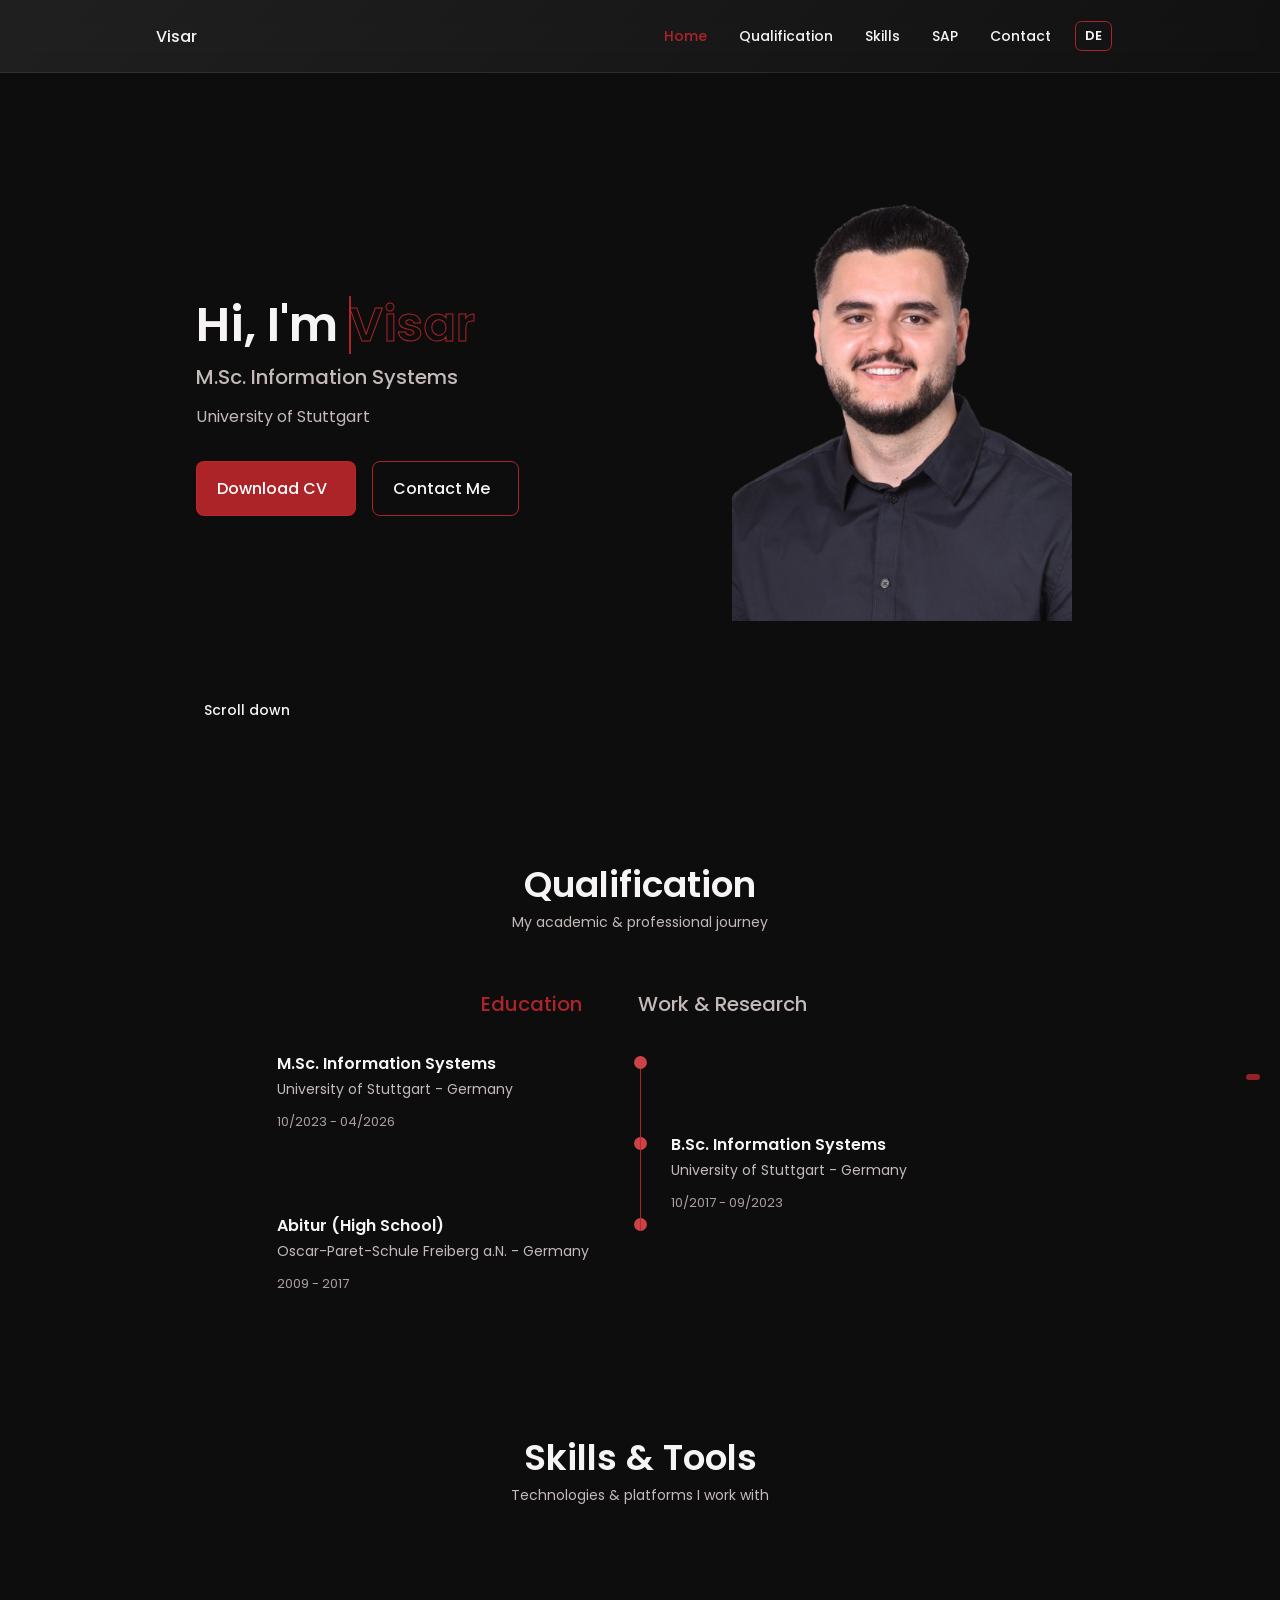
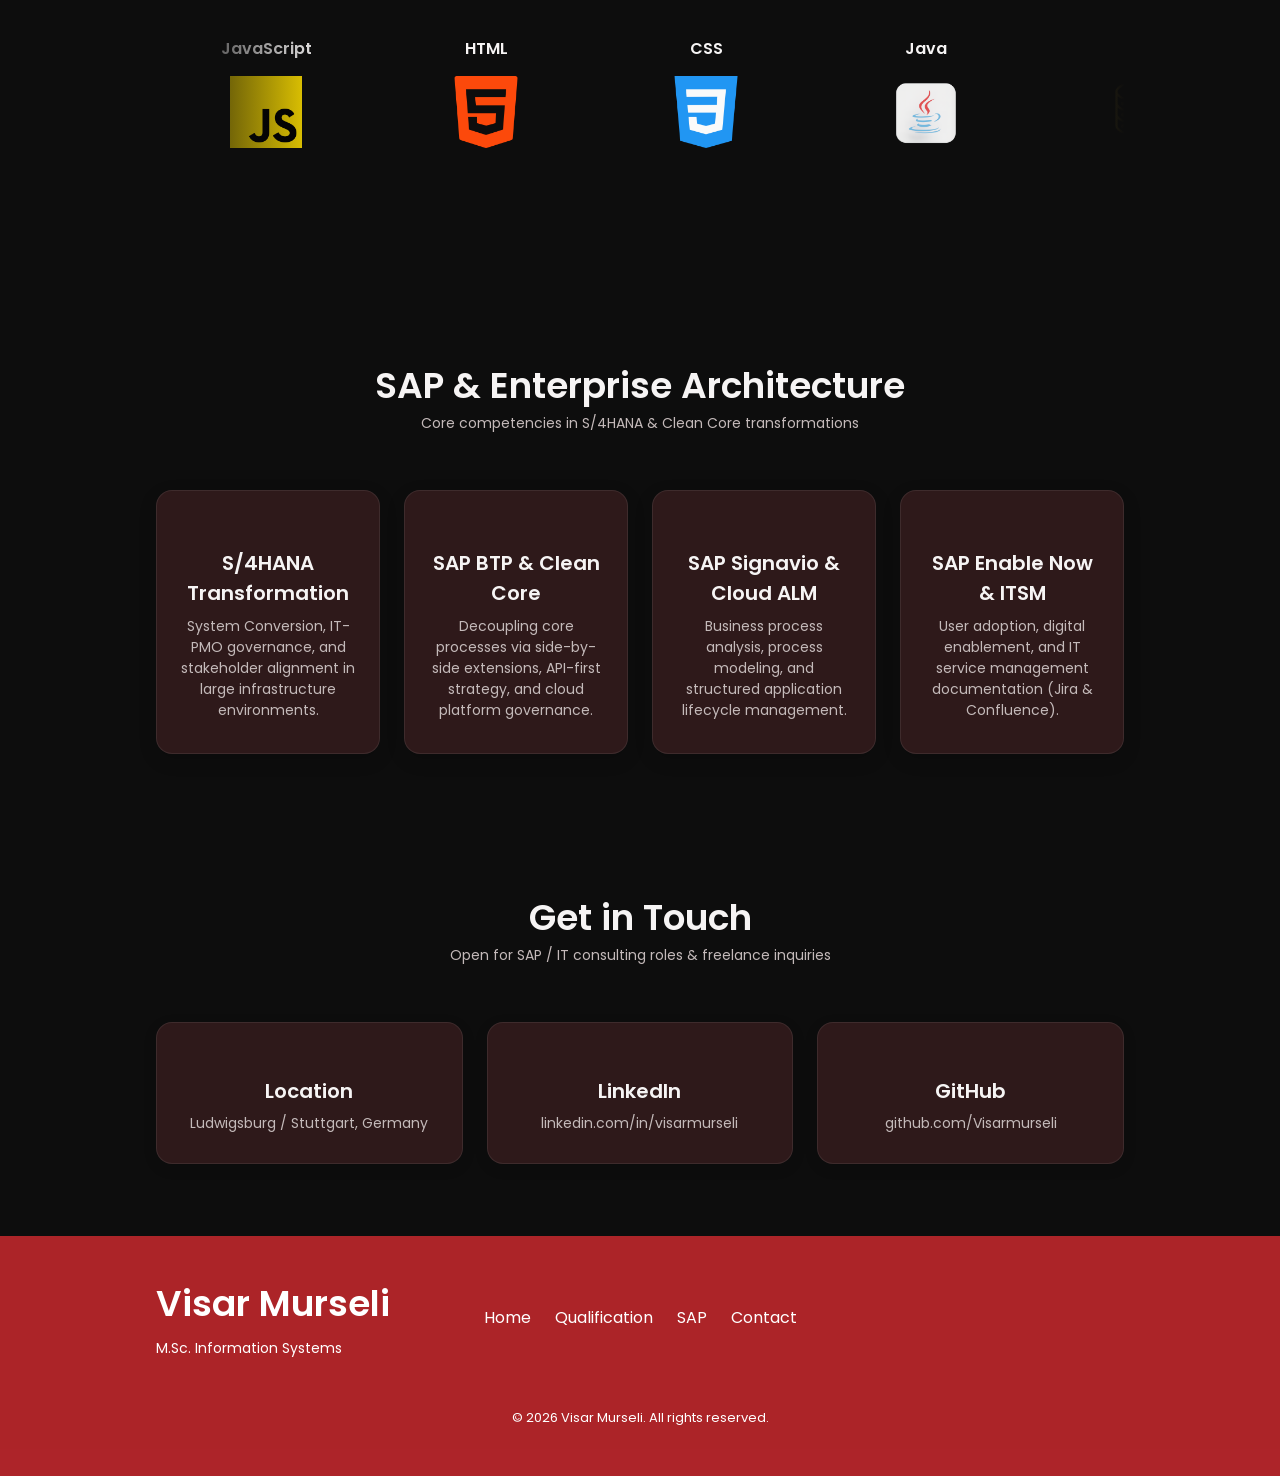
==== commit 2149f6d8: "Changes after finishing uni, New CV" ====
--- a/index.html
+++ b/index.html
@@ -11,53 +11,56 @@
   <!--=========================== CSS ===========================-->
   <link rel="stylesheet" href="css/style.css">
 
-
-  <title>Portfolio</title>
+  <title>Visar Murseli | M.Sc. Information Systems</title>
 </head>
 
 <body>
   <!--=========================== HEADER ===========================-->
   <header class="header" id="header">
     <nav class="nav container glass">
-      <a href="#" class="nav_logo">Visar</a>
+      <a href="#home" class="nav_logo">Visar</a>
 
       <div class="nav_menu" id="nav-menu">
         <ul class="nav_list grid">
           <li class="nav_item">
             <a href="#home" class="nav_link active-link">
               <i class="uil uil-home nav_icon"></i>
-              Home
+              <span data-en="Home" data-de="Start">Home</span>
             </a>
           </li>
           <li class="nav_item">
             <a href="#qualification" class="nav_link">
               <i class="uil uil-graduation-cap nav_icon"></i>
-              Qualification
+              <span data-en="Qualification" data-de="Werdegang">Qualification</span>
             </a>
           </li>
           <li class="nav_item">
             <a href="#skills" class="nav_link">
               <i class="uil uil-trophy nav_icon"></i>
-              Skills
+              <span data-en="Skills" data-de="Technologien">Skills</span>
             </a>
           </li>
           <li class="nav_item">
             <a href="#sap" class="nav_link">
               <i class="uil uil-server nav_icon"></i>
-              SAP
-            </a>
-          </li>
-          <!--li class="nav_item">
-            <a href="#projects" class="nav_link">
-              <i class="uil uil-scenery nav_icon"></i>
-              Projects
-            </a>
-          </li-->
+              <span>SAP</span>
+            </a>
+          </li>
+          <li class="nav_item">
+            <a href="#contact" class="nav_link">
+              <i class="uil uil-message nav_icon"></i>
+              <span data-en="Contact" data-de="Kontakt">Contact</span>
+            </a>
+          </li>
         </ul>
         <i class="uil uil-times nav_close nav_icon" id="nav-close"></i>
       </div>
 
       <div class="nav_btns">
+        <!-- Language Toggle -->
+        <button class="lang-toggle" id="lang-button" aria-label="Switch language">DE</button>
+
+        <!-- Theme Toggle -->
         <i class="uil uil-sun change-theme" id="theme-button"></i>
 
         <div class="nav_toggle" id="nav-toggle">
@@ -74,36 +77,48 @@
       <div class="home_container container grid">
         <div class="home_content grid">
           <div class="home_social">
-            <a href="https://www.linkedin.com/in/visarmurseli/" target="_blank" class="home_social-icon">
+            <a href="https://www.linkedin.com/in/visarmurseli/" target="_blank" rel="noopener noreferrer"
+              class="home_social-icon" aria-label="LinkedIn">
               <i class="uil uil-linkedin"></i>
             </a>
 
-            <a href="https://github.com/Visarmurseli" target="_blank" class="home_social-icon">
+            <a href="https://github.com/Visarmurseli" target="_blank" rel="noopener noreferrer" class="home_social-icon"
+              aria-label="GitHub">
               <i class="uil uil-github"></i>
             </a>
           </div>
 
           <div class="home_img">
-            <img src="img/portrait.png" class="home_img-img" alt="">
+            <img src="img/portrait.png" class="home_img-img" alt="Portrait of Visar Murseli">
           </div>
 
           <div class="home_data">
-            <h1 class="home_title">Hi, I'm
-              <h1 class="home_title-text_effect" data-text="Visar">Visar</h1>
+            <h1 class="home_title">
+              <span data-en="Hi, I'm" data-de="Hallo, ich bin">Hi, I'm</span>
+              <span class="home_title-text_effect" data-text="Visar">Visar</span>
             </h1>
-          <h3 class="home_subtitle">M.Sc. Information Systems</h3>
-          <p class="home_description">University of Stuttgart</p>
-            <a download="" href="pdf/CV_Visar_Murseli.pdf" class="button button--flex">
-              Download CV
-              <i class="uil uil-file-download button_icon"></i>
-            </a>
+            <h3 class="home_subtitle" data-en="M.Sc. Information Systems" data-de="M.Sc. Wirtschaftsinformatik">M.Sc.
+              Information Systems</h3>
+            <p class="home_description" data-en="University of Stuttgart" data-de="Universität Stuttgart">
+              University of Stuttgart
+            </p>
+            <div class="home_buttons">
+              <a download href="pdf/CV_Visar_Murseli.pdf" class="button button--flex">
+                <span data-en="Download CV" data-de="Lebenslauf (PDF)">Download CV</span>
+                <i class="uil uil-file-download button_icon"></i>
+              </a>
+              <a href="#contact" class="button button--ghost button--flex">
+                <span data-en="Contact Me" data-de="Kontakt aufnehmen">Contact Me</span>
+                <i class="uil uil-message button_icon"></i>
+              </a>
+            </div>
           </div>
         </div>
 
         <div class="home_scroll">
           <a href="#qualification" class="home_scroll-button button--flex">
             <i class="uil uil-mouse-alt home_scroll-mouse"></i>
-            <span class="home_scroll-name">Scroll down</span>
+            <span class="home_scroll-name" data-en="Scroll down" data-de="Nach unten scrollen">Scroll down</span>
             <i class="uil uil-arrow-down home_scroll-arrow"></i>
           </a>
         </div>
@@ -111,35 +126,36 @@
     </section>
 
     <!--=========================== QUALIFICATION ===========================-->
-
     <section class="qualification section" id="qualification">
-      <h2 class="section_title">Qualification</h2>
-      <span class="section_subtitle">My personal journey</span>
+      <h2 class="section_title" data-en="Qualification" data-de="Werdegang">Qualification</h2>
+      <span class="section_subtitle" data-en="My academic & professional journey"
+        data-de="Mein akademischer & beruflicher Weg">My academic & professional journey</span>
 
       <div class="qualification_container container">
         <div class="qualification_tabs">
           <div class="qualification_button button--flex qualification_active" data-target="#education">
             <i class="uil uil-graduation-cap qualification_icon"></i>
-            Education
+            <span data-en="Education" data-de="Ausbildung">Education</span>
           </div>
 
           <div class="qualification_button button--flex" data-target="#work">
             <i class="uil uil-bag qualification_icon"></i>
-            Work
+            <span data-en="Work & Research" data-de="Praxis & Forschung">Work & Research</span>
           </div>
         </div>
 
         <div class="qualification_sections">
-          <!--=========================== QUALIFICATION CONTENT 1 ===========================-->
+          <!--=========================== EDUCATION ===========================-->
           <div class="qualification_content qualification_active" data-content id="education">
-            <!--=========================== QUALIFICATION  1 ===========================-->
-            <div class="qualification_data">
-              <div>
-                <h3 class="qualification_title"> Master Information Systems</h3>
-                <span class="qualification_subtitle">University of Stuttgart - Germany</span>
-                <div class="qualification_calendar">
-                  <i class="uil uil-calendar-alt"></i>
-              10/2023 - 09/2026
+            <div class="qualification_data">
+              <div>
+                <h3 class="qualification_title" data-en="M.Sc. Information Systems"
+                  data-de="M.Sc. Wirtschaftsinformatik">M.Sc. Information Systems</h3>
+                <span class="qualification_subtitle" data-en="University of Stuttgart - Germany"
+                  data-de="Universität Stuttgart - Deutschland">University of Stuttgart - Germany</span>
+                <div class="qualification_calendar">
+                  <i class="uil uil-calendar-alt"></i>
+                  10/2023 - 04/2026
                 </div>
               </div>
 
@@ -149,7 +165,6 @@
               </div>
             </div>
 
-            <!--=========================== QUALIFICATION  2 ===========================-->
             <div class="qualification_data">
               <div></div>
 
@@ -159,20 +174,22 @@
               </div>
 
               <div>
-                <h3 class="qualification_title">Bachelor Information Systems</h3>
-                <span class="qualification_subtitle">University of Stuttgart - Germany</span>
+                <h3 class="qualification_title" data-en="B.Sc. Information Systems"
+                  data-de="B.Sc. Wirtschaftsinformatik">B.Sc. Information Systems</h3>
+                <span class="qualification_subtitle" data-en="University of Stuttgart - Germany"
+                  data-de="Universität Stuttgart - Deutschland">University of Stuttgart - Germany</span>
                 <div class="qualification_calendar">
                   <i class="uil uil-calendar-alt"></i>
                   10/2017 - 09/2023
                 </div>
               </div>
-
-            </div>
-            <!--=========================== QUALIFICATION  3 ===========================-->
-            <div class="qualification_data">
-              <div>
-                <h3 class="qualification_title">High School</h3>
-                <span class="qualification_subtitle">Oscar Paret Schule - Germany</span>
+            </div>
+
+            <div class="qualification_data">
+              <div>
+                <h3 class="qualification_title" data-en="Abitur (High School)"
+                  data-de="Allgemeine Hochschulreife (Abitur)">Abitur (High School)</h3>
+                <span class="qualification_subtitle">Oscar-Paret-Schule Freiberg a.N. - Germany</span>
                 <div class="qualification_calendar">
                   <i class="uil uil-calendar-alt"></i>
                   2009 - 2017
@@ -181,539 +198,333 @@
 
               <div>
                 <span class="qualification_rounder"></span>
+              </div>
+            </div>
+          </div>
+
+          <!--=========================== WORK & RESEARCH ===========================-->
+          <div class="qualification_content" data-content id="work">
+            <div class="qualification_data">
+              <div>
+                <h3 class="qualification_title" data-en="Master Thesis" data-de="Masterarbeit">Master Thesis</h3>
+                <span class="qualification_subtitle"
+                  data-en="Critical Success Factors in ERP Conversions in the Context of Platformization – University of Stuttgart"
+                  data-de="Kritische Erfolgsfaktoren in ERP-Transformationen im Kontext der Plattformisierung – Universität Stuttgart">
+                  Critical Success Factors in ERP Conversions in the Context of Platformization – University of
+                  Stuttgart
+                </span>
+                <div class="qualification_calendar">
+                  <i class="uil uil-calendar-alt"></i>
+                  10/2025 - 04/2026
+                </div>
+              </div>
+              <div>
+                <span class="qualification_rounder"></span>
                 <span class="qualification_line"></span>
               </div>
             </div>
 
-          </div>
-          <!--=========================== QUALIFICATION CONTENT 2 ===========================-->
-          <div class="qualification_content" data-content id="work">
-            <!--=========================== QUALIFICATION  1 ===========================-->
-            <div class="qualification_data">
-              <div>
-                <h3 class="qualification_title">Master Thesis</h3>
-                <h5 class="qualification_subtitle">Critical Success Factors in ERP Conversions in the Context of Platformization - Developing a Phase- and Category-Based Framework Using SAP S/4HANA as an Example</h5>
-                <span class="qualification_subtitle">University of Stuttgart - Germany</span>
-                <div class="qualification_calendar">
-                  <i class="uil uil-calendar-alt"></i>
-                  10/2025 - 04/2026
-                </div>
-              </div>
+            <div class="qualification_data">
+              <div></div>
+
               <div>
                 <span class="qualification_rounder"></span>
                 <span class="qualification_line"></span>
               </div>
-            </div>
-
-            <!--=========================== QUALIFICATION  2 ===========================-->
+              <div>
+                <h3 class="qualification_title" data-en="Working Student – IT-PMO & SAP S/4HANA"
+                  data-de="Werkstudent – IT-PMO & SAP S/4HANA">Working Student – IT-PMO & SAP S/4HANA</h3>
+                <span class="qualification_subtitle">Stuttgarter Straßenbahnen AG (SSB) - Germany</span>
+                <div class="qualification_calendar">
+                  <i class="uil uil-calendar-alt"></i>
+                  05/2024 - 04/2026
+                </div>
+              </div>
+            </div>
+
+            <div class="qualification_data">
+              <div>
+                <h3 class="qualification_title" data-en="Working Student – NOC & ITSM"
+                  data-de="Werkstudent – NOC & ITSM">Working Student – NOC & ITSM</h3>
+                <span class="qualification_subtitle">Datacenter One GmbH - Germany</span>
+                <div class="qualification_calendar">
+                  <i class="uil uil-calendar-alt"></i>
+                  05/2023 - 04/2024
+                </div>
+              </div>
+              <div>
+                <span class="qualification_rounder"></span>
+                <span class="qualification_line"></span>
+              </div>
+            </div>
+
             <div class="qualification_data">
               <div></div>
 
               <div>
                 <span class="qualification_rounder"></span>
-                <span class="qualification_line"></span>
-              </div>
-              <div>
-                <h3 class="qualification_title">Working Student</h3>
-                <h5 class="qualification_subtitle">SAP S/4 HANA Conversion</h5>
-                <span class="qualification_subtitle">Stuttgarter Straßenbahnen AG - Germany</span>
-                <div class="qualification_calendar">
-                  <i class="uil uil-calendar-alt"></i>
-                  05/2024 - 04/2026
-                </div>
-              </div>
-            </div>
-
-            <!--=========================== QUALIFICATION  3 ===========================-->
-            <div class="qualification_data">
-              <div>
-                <h3 class="qualification_title">Working Student</h3>
-                <h5 class="qualification_subtitle">Infrastructure Network Operation Center</h5>
-                <span class="qualification_subtitle">Datacenter One GmbH - Germany</span>
-                <div class="qualification_calendar">
-                  <i class="uil uil-calendar-alt"></i>
-                  05/2023 - 04/2024
-                </div>
-              </div>
-              <div>
-                <span class="qualification_rounder"></span>
-                <span class="qualification_line"></span>
-              </div>
-            </div>
-
-            <!--=========================== QUALIFICATION  4 ===========================-->
-            <div class="qualification_data">
-              <div></div>
-
-              <div>
-                <span class="qualification_rounder"></span>
-                <span class="qualification_line"></span>
-              </div>
-              <div>
-                <h3 class="qualification_title">Bachelor Thesis</h3>
-                <h5 class="qualification_subtitle">Beyond the code: How boundary resources influence the success of low-code platforms and their role in digital transformation.</h5>
-                <span class="qualification_subtitle">University of Stuttgart - Germany</span>
+              </div>
+              <div>
+                <h3 class="qualification_title" data-en="Bachelor Thesis" data-de="Bachelorarbeit">Bachelor Thesis</h3>
+                <span class="qualification_subtitle"
+                  data-en="Beyond the code: How boundary resources influence the success of low-code platforms – University of Stuttgart"
+                  data-de="Beyond the code: Einfluss von Boundary Resources auf den Erfolg von Low-Code-Plattformen – Universität Stuttgart">
+                  Beyond the code: How boundary resources influence the success of low-code platforms – University of
+                  Stuttgart
+                </span>
                 <div class="qualification_calendar">
                   <i class="uil uil-calendar-alt"></i>
                   03/2023 - 09/2023
                 </div>
               </div>
             </div>
-
-            <!--=========================== QUALIFICATION  3 ===========================-
-      <div class="qualification_data">
-        <div>
-         <h3 class="qualification_title">Working Studentt </h3>
-         <span class="qualification_subtitle">MHP Management- und IT-Beratung GmbH - Germany</span>
-         <div class="qualification_calendar">
-          <i class="uil uil-calendar-alt"></i>
-          10.2023 - to date
-          </div>
-       </div>
-  
-       <div>
-          <span class="qualification_rounder"></span>
-          
-        </div>
-      </div>
-  
-    </div>
-  -->
-
-          </div>
-
-        </div>
+          </div>
+        </div>
+      </div>
     </section>
 
     <!--=========================== SKILLS ===========================-->
-
     <section class="skills section container" id="skills">
-      <h2 class="section_title">Skills</h2>
-      <span class="section_subtitle">I have mastered the following tools</span>
+      <h2 class="section_title" data-en="Skills & Tools" data-de="Skills & Tools">Skills & Tools</h2>
+      <span class="section_subtitle" data-en="Technologies & platforms I work with"
+        data-de="Technologien & Plattformen in meiner täglichen Praxis">Technologies & platforms I work with</span>
+
       <div class="skills_slider">
         <div class="skills_slider-track">
           <div class="skills_slide">
             <h3 class="skills_slide-title">JavaScript</h3>
-            <img src="img/JavaScript.png" alt="" class="slide_img">
+            <img src="img/JavaScript.png" alt="JavaScript" class="slide_img">
           </div>
           <div class="skills_slide">
             <h3 class="skills_slide-title">HTML</h3>
-            <img src="img/HTML.png" alt="" class="slide_img">
+            <img src="img/HTML.png" alt="HTML" class="slide_img">
           </div>
           <div class="skills_slide">
             <h3 class="skills_slide-title">CSS</h3>
-            <img src="img/CSS.png" alt="" class="slide_img">
+            <img src="img/CSS.png" alt="CSS" class="slide_img">
           </div>
           <div class="skills_slide">
             <h3 class="skills_slide-title">Java</h3>
-            <img src="img/Java.png" alt="" class="slide_img">
+            <img src="img/Java.png" alt="Java" class="slide_img">
           </div>
           <div class="skills_slide">
             <h3 class="skills_slide-title">SQL</h3>
-            <img src="img/SQL.png" alt="" class="slide_img">
+            <img src="img/SQL.png" alt="SQL" class="slide_img">
           </div>
           <div class="skills_slide">
             <h3 class="skills_slide-title">Database</h3>
-            <img src="img/Database.png" alt="" class="slide_img">
-          </div>
-          <div class="skills_slide">
-            <h3 class="skills_slide-title">Github</h3>
-            <img src="img/Github.png" alt="" class="slide_img">
+            <img src="img/Database.png" alt="Database" class="slide_img">
+          </div>
+          <div class="skills_slide">
+            <h3 class="skills_slide-title">GitHub</h3>
+            <img src="img/Github.png" alt="GitHub" class="slide_img">
           </div>
           <div class="skills_slide">
             <h3 class="skills_slide-title">SAP</h3>
-            <img src="img/SAP.png" alt="" class="slide_img">
+            <img src="img/SAP.png" alt="SAP" class="slide_img">
           </div>
           <div class="skills_slide">
             <h3 class="skills_slide-title">MS Project</h3>
-            <img src="img/Project.png" alt="" class="slide_img">
+            <img src="img/Project.png" alt="MS Project" class="slide_img">
           </div>
           <div class="skills_slide">
             <h3 class="skills_slide-title">Jira</h3>
-            <img src="img/Jira.png" alt="" class="slide_img">
+            <img src="img/Jira.png" alt="Jira" class="slide_img">
           </div>
           <div class="skills_slide">
             <h3 class="skills_slide-title">Confluence</h3>
-            <img src="img/Confluence.png" alt="" class="slide_img">
-          </div>
-          <div class="skills_slide">
-            <h3 class="skills_slide-title">Mindmanager</h3>
-            <img src="img/Mindmanager.png" alt="" class="slide_img">
-          </div>
-
-
+            <img src="img/Confluence.png" alt="Confluence" class="slide_img">
+          </div>
+          <div class="skills_slide">
+            <h3 class="skills_slide-title">MindManager</h3>
+            <img src="img/Mindmanager.png" alt="MindManager" class="slide_img">
+          </div>
+
+          <!-- Duplicated Track for Seamless Loop -->
           <div class="skills_slide">
             <h3 class="skills_slide-title">JavaScript</h3>
-            <img src="img/JavaScript.png" alt="" class="slide_img">
+            <img src="img/JavaScript.png" alt="JavaScript" class="slide_img">
           </div>
           <div class="skills_slide">
             <h3 class="skills_slide-title">HTML</h3>
-            <img src="img/HTML.png" alt="" class="slide_img">
+            <img src="img/HTML.png" alt="HTML" class="slide_img">
           </div>
           <div class="skills_slide">
             <h3 class="skills_slide-title">CSS</h3>
-            <img src="img/CSS.png" alt="" class="slide_img">
+            <img src="img/CSS.png" alt="CSS" class="slide_img">
           </div>
           <div class="skills_slide">
             <h3 class="skills_slide-title">Java</h3>
-            <img src="img/Java.png" alt="" class="slide_img">
+            <img src="img/Java.png" alt="Java" class="slide_img">
           </div>
           <div class="skills_slide">
             <h3 class="skills_slide-title">SQL</h3>
-            <img src="img/SQL.png" alt="" class="slide_img">
+            <img src="img/SQL.png" alt="SQL" class="slide_img">
           </div>
           <div class="skills_slide">
             <h3 class="skills_slide-title">Database</h3>
-            <img src="img/Database.png" alt="" class="slide_img">
-          </div>
-          <div class="skills_slide">
-            <h3 class="skills_slide-title">Github</h3>
-            <img src="img/Github.png" alt="" class="slide_img">
+            <img src="img/Database.png" alt="Database" class="slide_img">
+          </div>
+          <div class="skills_slide">
+            <h3 class="skills_slide-title">GitHub</h3>
+            <img src="img/Github.png" alt="GitHub" class="slide_img">
           </div>
           <div class="skills_slide">
             <h3 class="skills_slide-title">SAP</h3>
-            <img src="img/SAP.png" alt="" class="slide_img">
+            <img src="img/SAP.png" alt="SAP" class="slide_img">
           </div>
           <div class="skills_slide">
             <h3 class="skills_slide-title">MS Project</h3>
-            <img src="img/Project.png" alt="" class="slide_img">
+            <img src="img/Project.png" alt="MS Project" class="slide_img">
           </div>
           <div class="skills_slide">
             <h3 class="skills_slide-title">Jira</h3>
-            <img src="img/Jira.png" alt="" class="slide_img">
+            <img src="img/Jira.png" alt="Jira" class="slide_img">
           </div>
           <div class="skills_slide">
             <h3 class="skills_slide-title">Confluence</h3>
-            <img src="img/Confluence.png" alt="" class="slide_img">
-          </div>
-          <div class="skills_slide">
-            <h3 class="skills_slide-title">Mindmanager</h3>
-            <img src="img/Mindmanager.png" alt="" class="slide_img">
-          </div>
-        </div>
-      </div>
-
+            <img src="img/Confluence.png" alt="Confluence" class="slide_img">
+          </div>
+          <div class="skills_slide">
+            <h3 class="skills_slide-title">MindManager</h3>
+            <img src="img/Mindmanager.png" alt="MindManager" class="slide_img">
+          </div>
+        </div>
+      </div>
     </section>
 
     <!--=========================== SAP SKILLS ===========================-->
     <section class="sap section container" id="sap">
-      <h2 class="section_title">SAP Skills</h2>
-      <span class="section_subtitle">My specialized SAP knowledge</span>
-      
-      <div class="grid" style="display: grid; grid-template-columns: repeat(auto-fit, minmax(250px, 1fr)); gap: 1.5rem; margin-top: 2rem;">
-        <div style="background-color: var(--container-color, #fff); padding: 2rem 1.5rem; border-radius: 1rem; text-align: center; box-shadow: 0 2px 4px rgba(0,0,0,0.15);">
-          <i class="uil uil-database" style="font-size: 2rem;"></i>
-          <h3 style="margin-top: 1rem; margin-bottom: 0.5rem;">S/4HANA Transformation</h3>
-          <p style="font-size: 0.9rem;">System Conversion & Project Management Support</p>
-        </div>
-
-        <div style="background-color: var(--container-color, #fff); padding: 2rem 1.5rem; border-radius: 1rem; text-align: center; box-shadow: 0 2px 4px rgba(0,0,0,0.15);">
-          <i class="uil uil-chart-line" style="font-size: 2rem;"></i>
-          <h3 style="margin-top: 1rem; margin-bottom: 0.5rem;">SAP Signavio & Cloud ALM</h3>
-          <p style="font-size: 0.9rem;">Process Analysis & Lifecycle Management</p>
-        </div>
-
-        <div style="background-color: var(--container-color, #fff); padding: 2rem 1.5rem; border-radius: 1rem; text-align: center; box-shadow: 0 2px 4px rgba(0,0,0,0.15);">
-          <i class="uil uil-server-network" style="font-size: 2rem;"></i>
-          <h3 style="margin-top: 1rem; margin-bottom: 0.5rem;">SAP BTP & Integration</h3>
-          <p style="font-size: 0.9rem;">End-to-End Integrations & Integration Suite</p>
-        </div>
-
-        <div style="background-color: var(--container-color, #fff); padding: 2rem 1.5rem; border-radius: 1rem; text-align: center; box-shadow: 0 2px 4px rgba(0,0,0,0.15);">
-          <i class="uil uil-book-open" style="font-size: 2rem;"></i>
-          <h3 style="margin-top: 1rem; margin-bottom: 0.5rem;">SAP Enable Now</h3>
-          <p style="font-size: 0.9rem;">User Adoption & Digital Enablement</p>
+      <h2 class="section_title" data-en="SAP & Enterprise Architecture" data-de="SAP & Enterprise-Architektur">SAP &
+        Enterprise Architecture</h2>
+      <span class="section_subtitle" data-en="Core competencies in S/4HANA & Clean Core transformations"
+        data-de="Kernkompetenzen in S/4HANA- & Clean-Core-Transformationen">Core competencies in S/4HANA & Clean Core
+        transformations</span>
+
+      <div class="sap_grid">
+        <div class="sap_card">
+          <i class="uil uil-database sap_icon"></i>
+          <h3 class="sap_title">S/4HANA Transformation</h3>
+          <p class="sap_description"
+            data-en="System Conversion, IT-PMO governance, and stakeholder alignment in large infrastructure environments."
+            data-de="System Conversion, IT-PMO-Governance und Stakeholder-Steuerung in komplexen Infrastrukturprojekten.">
+            System Conversion, IT-PMO governance, and stakeholder alignment in large infrastructure environments.
+          </p>
+        </div>
+
+        <div class="sap_card">
+          <i class="uil uil-server-network sap_icon"></i>
+          <h3 class="sap_title">SAP BTP & Clean Core</h3>
+          <p class="sap_description"
+            data-en="Decoupling core processes via side-by-side extensions, API-first strategy, and cloud platform governance."
+            data-de="Entkopplung des ERP-Kerns durch Side-by-Side-Extensions, API-First-Strategie und Cloud-Governance.">
+            Decoupling core processes via side-by-side extensions, API-first strategy, and cloud platform governance.
+          </p>
+        </div>
+
+        <div class="sap_card">
+          <i class="uil uil-chart-line sap_icon"></i>
+          <h3 class="sap_title">SAP Signavio & Cloud ALM</h3>
+          <p class="sap_description"
+            data-en="Business process analysis, process modeling, and structured application lifecycle management."
+            data-de="Geschäftsprozessanalyse, Prozessmodellierung und strukturiertes Application Lifecycle Management.">
+            Business process analysis, process modeling, and structured application lifecycle management.
+          </p>
+        </div>
+
+        <div class="sap_card">
+          <i class="uil uil-book-open sap_icon"></i>
+          <h3 class="sap_title">SAP Enable Now & ITSM</h3>
+          <p class="sap_description"
+            data-en="User adoption, digital enablement, and IT service management documentation (Jira & Confluence)."
+            data-de="User Adoption, Digital Enablement und IT-Service-Management-Dokumentation (Jira & Confluence).">
+            User adoption, digital enablement, and IT service management documentation (Jira & Confluence).
+          </p>
         </div>
       </div>
     </section>
 
-    <!--=========================== Portfolio ===========================
-<section class="portfolio section" id="portfolio">
-  <h2 class="section_title">Portfolio</h2>
-    <span class="section_subtitle">My selfmade work</span>
-    <p class="portfolio_text">asdfikjl aodgihp asdoigh apg ioasdoüipghadg ioasdoüipghadg
-      asdjphg üaos iuhg erbgausidhgbjvu9hfg aegfi bsdgpuiadguh
-    </p>
-    <div class="portfolios container ">
-      <div class="portfolio_item">
-        <div class="portfolio_img">
-          <img src="img/Stockholm.jpg" alt="" class="portfolio_img-img">
-        </div>
-        <div class="portfolio_hover-item">
-          <h3>project source</h3>
-          <div class="portfolio_icons">
-            <a href="#" target="_blank" class="portfolio_icon">
-              <i class="uil uil-arrow-right portfolio_icon-icon"></i>
-            </a>
-            <a href="#" target="_blank" class="portfolio_icon">
-              <i class="uil uil-arrow-left portfolio_icon-icon"></i>
-            </a>
-          </div>
-        </div>
-      </div>
-
-      <div class="portfolio_item">
-        <div class="portfolio_img">
-          <img src="img/Stockholm.jpg" alt="" class="portfolio_img-img">
-        </div>
-        <div class="portfolio_hover-item">
-          <h3>project source</h3>
-          <div class="portfolio_icons">
-            <a href="#" target="_blank" class="portfolio_icon">
-              <i class="uil uil-arrow-right portfolio_icon-icon"></i>
-            </a>
-            <a href="#" target="_blank" class="portfolio_icon">
-              <i class="uil uil-arrow-left portfolio_icon-icon"></i>
-            </a>
-          </div>
-        </div>
-      </div>
-
-      <div class="portfolio_item">
-        <div class="portfolio_img">
-          <img src="img/Stockholm.jpg" alt="" class="portfolio_img-img">
-        </div>
-        <div class="portfolio_hover-item">
-          <h3>project source</h3>
-          <div class="portfolio_icons">
-            <a href="#" target="_blank" class="portfolio_icon">
-              <i class="uil uil-arrow-right portfolio_icon-icon"></i>
-            </a>
-            <a href="#" target="_blank" class="portfolio_icon">
-              <i class="uil uil-arrow-left portfolio_icon-icon"></i>
-            </a>
-          </div>
-        </div>
-      </div>
-
-      <div class="portfolio_item">
-        <div class="portfolio_img">
-          <img src="img/Stockholm.jpg" alt="" class="portfolio_img-img">
-        </div>
-        <div class="portfolio_hover-item">
-          <h3>project source</h3>
-          <div class="portfolio_icons">
-            <a href="#" target="_blank" class="portfolio_icon">
-              <i class="uil uil-arrow-right portfolio_icon-icon"></i>
-            </a>
-            <a href="#" target="_blank" class="portfolio_icon">
-              <i class="uil uil-arrow-left portfolio_icon-icon"></i>
-            </a>
-          </div>
-        </div>
-      </div>
-
-      <div class="portfolio_item">
-        <div class="portfolio_img">
-          <img src="img/Stockholm.jpg" alt="" class="portfolio_img-img">
-        </div>
-        <div class="portfolio_hover-item">
-          <h3>project source</h3>
-          <div class="portfolio_icons">
-            <a href="#" target="_blank" class="portfolio_icon">
-              <i class="uil uil-arrow-right portfolio_icon-icon"></i>
-            </a>
-            <a href="#" target="_blank" class="portfolio_icon">
-              <i class="uil uil-arrow-left portfolio_icon-icon"></i>
-            </a>
-          </div>
-        </div>
-      </div>
-
-      <div class="portfolio_item">
-        <div class="portfolio_img">
-          <img src="img/Stockholm.jpg" alt="" class="portfolio_img-img">
-        </div>
-        <div class="portfolio_hover-item">
-          <h3>project source</h3>
-          <div class="portfolio_icons">
-            <a href="#" target="_blank" class="portfolio_icon">
-              <i class="uil uil-arrow-right portfolio_icon-icon"></i>
-            </a>
-            <a href="#" target="_blank" class="portfolio_icon">
-              <i class="uil uil-arrow-left portfolio_icon-icon"></i>
-            </a>
-          </div>
-        </div>
-      </divs>
-    </div>
-</section>
-          
--->
-
-    <!--=========================== PROJECTS ===========================-->
-
-
-    <!-- <section class="projects section container" id="projects">
-    <h2 class="section_title">Projects</h2>
-    <span class="section_subtitle">My selfmade projects</span>
-    <div class="projects_container ">
-      <div class="project_card-box">
-        <span></span>
-        <div class="content">
-          <h2>Modern Website</h2>
-          <p>This modern responsive website is designed to adjust its layout and content according to the screen size and device type.
-             This ensures a consistent user experience across different devices.</p>
-             <a  href="https://github.com/andilosing/andilosing.github.io" target="_blank"class="projects_button button--flex">
-              See code
-              <i class="uil uil-arrow-right button_icon"></i>
-            </a>
-        </div>
-      </div>
-      <div class="project_card-box">
-        <span></span>
-        <div class="content">
-          <h2>Functional Website</h2>
-          <p>This website is focused on providing excellent functionality and top-notch security, rather than fancy CSS design elements. 
-          </p>
-          <a  href="https://github.com/andilosing/TopSights" target="_blank"class="projects_button button--flex">
-            See code
-            <i class="uil uil-arrow-right button_icon"></i>
-          </a>
-        </div>
-      </div>
-      <div class="project_card-box">
-        <span></span>
-        <div class="content">
-          <h2>Bachelor Thesis</h2>
-          <p> As part of a programming course, we coded a program that simplifies the process of completing a bachelor thesis.
-            The program automates tasks and reduce the workload for students and allowing them to focus on the content of their thesis.
-          </p>
-          <a  href="https://github.com/andilosing/SmartThesis" target="_blank"class="projects_button button--flex">
-            See code
-            <i class="uil uil-arrow-right button_icon"></i>
-          </a>
-        </div>
-      </div>
-    </div>
-  </section> -->
-
-
-
-    <!--=========================== Test Projects ===========================-->
-    <!--
-  <section class="service section container" id="projects"> 
-      <h2 class="section_title">Projects</h2>
-      <span class="section_subtitle">My selfmade projects</span>
--->
-
-    <!--
-      <div class="box">
-        <div class="card">
-          <i class="uil uil-user"></i>
-        <h5>Portfolio Website</h5>
-        <div class="pra">
-          <p>
-            Website to showcase skills using technologies such as JS, HTML, and CSS, with a focus on CSS.
-          </p>
-
-          <p> 
-            <a class="button" href="https://github.com/andilosing/andilosing.github.io" target="_blank">See code</a>
-          </p>
-        </div>
-        </div>
-
-        <div class="card">
-          <i class="uil uil-credit-card"></i>
-          <h5> Flashcard App</h5>
-          <div class="pra">
-            <p>A full-stack flashcard app designed for creating and studying flashcards. 
-              It utilizes React for the frontend and Express with an SQLite database for the backend.
-            </p>
-              
-            <p> 
-              <a class="button" href="https://github.com/andilosing/flashcard_app" target="_blank"> See code</a>
-            </p>
-          </div>
-          </div>
-
-          <div class="card">
-            <i class="uil uil-location-pin-alt"></i>
-            <h5>Favorite Sights</h5>
-            <div class="pra">
-              <p>Project from a university course: creation and management of a favorite sights site,
-                 with login, session features, and a comment function. Focus on functionality, not appearance.
-              </p>
-    
-              <p> 
-                <a class="button" href="https://github.com/andilosing/TopSights" target="_blank"> See code</a>
-              </p>
-            </div>
-            </div>
-
-            <div class="card">
-              <i class="uil uil-process"></i>
-              <h5>Bachelor Thesis Process</h5>
-              <div class="pra">
-                <p>
-                  University project in Java, aimed at optimizing the Bachelor's thesis process.
-                </p>
-      
-                <p> 
-                  <a class="button" href="https://github.com/andilosing/SmartThesis" target="_blank"> See code</a>
-                </p>
-              </div>
-              </div>
--->
-
-    </div>
-
+    <!--=========================== CONTACT ===========================-->
+    <section class="contact section container" id="contact">
+      <h2 class="section_title" data-en="Get in Touch" data-de="Kontakt">Get in Touch</h2>
+      <span class="section_subtitle" data-en="Open for SAP / IT consulting roles & freelance inquiries"
+        data-de="Offen für SAP- / IT-Consulting-Positionen & Projektanfragen">
+        Open for SAP / IT consulting roles & freelance inquiries
+      </span>
+
+      <div class="contact_container">
+        <div class="contact_card">
+          <i class="uil uil-map-marker contact_icon"></i>
+          <h3 data-en="Location" data-de="Standort">Location</h3>
+          <span>Ludwigsburg / Stuttgart, Germany</span>
+        </div>
+
+        <a href="https://www.linkedin.com/in/visarmurseli/" target="_blank" rel="noopener noreferrer"
+          class="contact_card contact_card--link">
+          <i class="uil uil-linkedin contact_icon"></i>
+          <h3>LinkedIn</h3>
+          <span>linkedin.com/in/visarmurseli</span>
+        </a>
+
+        <a href="https://github.com/Visarmurseli" target="_blank" rel="noopener noreferrer"
+          class="contact_card contact_card--link">
+          <i class="uil uil-github contact_icon"></i>
+          <h3>GitHub</h3>
+          <span>github.com/Visarmurseli</span>
+        </a>
+      </div>
     </section>
-
   </main>
 
-
-  <!--=========================== Footer ===========================-->
+  <!--=========================== FOOTER ===========================-->
   <footer class="footer">
     <div class="footer_bg">
       <div class="footer_container container grid">
         <div>
-          <h1 class="footer_title">Visar</h1>
-          <span class="footer_subtitle">
+          <h1 class="footer_title">Visar Murseli</h1>
+          <span class="footer_subtitle" data-en="M.Sc. Information Systems" data-de="M.Sc. Wirtschaftsinformatik">
             M.Sc. Information Systems
           </span>
         </div>
 
         <ul class="footer_links">
           <li>
-            <a href="#home" class="footer_link">About</a>
+            <a href="#home" class="footer_link" data-en="Home" data-de="Start">Home</a>
           </li>
           <li>
-            <a href="#qualification" class="footer_link">Qualification</a>
-          </li>
-          <li>
-            <a href="#skills" class="footer_link">Skills</a>
+            <a href="#qualification" class="footer_link" data-en="Qualification" data-de="Werdegang">Qualification</a>
           </li>
           <li>
             <a href="#sap" class="footer_link">SAP</a>
           </li>
-          <!--li>
-            <a href="#projects" class="footer_link">Projects</a>
-          </li-->
+          <li>
+            <a href="#contact" class="footer_link" data-en="Contact" data-de="Kontakt">Contact</a>
+          </li>
         </ul>
 
         <div class="footer_socials">
-          <a href="https://www.linkedin.com/in/visarmurseli/" target="_blank" class="footer_social">
+          <a href="https://www.linkedin.com/in/visarmurseli/" target="_blank" rel="noopener noreferrer"
+            class="footer_social" aria-label="LinkedIn">
             <i class="uil uil-linkedin"></i>
           </a>
 
-          <a href="https://github.com/Visarmurseli" target="_blank" class="footer_social">
+          <a href="https://github.com/Visarmurseli" target="_blank" rel="noopener noreferrer" class="footer_social"
+            aria-label="GitHub">
             <i class="uil uil-github"></i>
           </a>
         </div>
       </div>
-      <p class="footer_copy">&#169; Visar Murseli. All rights reserved.</p>
+      <p class="footer_copy">&#169; 2026 Visar Murseli. All rights reserved.</p>
     </div>
   </footer>
 
   <!--=========================== SCROLL TOP ===========================-->
-  <a href="#home" class="scrollup" id="scroll-up">
+  <a href="#home" class="scrollup" id="scroll-up" aria-label="Scroll to top">
     <i class="uil uil-arrow-up scrollup_icon"></i>
   </a>
 
   <!--=========================== MAIN JS ===========================-->
   <script src="js/main.js"></script>
-
 </body>
 
 </html>
--- a/css/style.css
+++ b/css/style.css
@@ -2,41 +2,33 @@
 @import url('https://fonts.googleapis.com/css2?family=Poppins:wght@400;500;600&display=swap');
 
 /*=========================== VARIABLES CSS ===========================*/
-:root{
+:root {
   --header-height: 3rem;
 
   /*==== COLORS ====*/
-  --hue-color:358;
-
-  --first-color: hsl(var(--hue-color), 66%, 40%, .8);
- 
+  --hue-color: 358;
+
+  --first-color: hsla(var(--hue-color), 66%, 45%, 0.9);
   --first-color-alt: hsl(var(--hue-color), 57%, 53%);
   --first-color-lighter: hsl(var(--hue-color), 92%, 85%);
-  
- 
   --text-color-light: hsl(var(--hue-color), 8%, 65%);
-  
-  
- --first-color-second: hsl(var(--hue-color), 30%, 8%);
- --title-color: hsl(var(--hue-color), 8%, 96%);
- --text-color: hsl(var(--hue-color), 8%, 75%);
- --input-color: hsl(var(--hue-color), 28%, 12%);
- --body-color: hsl(var(--hue-color), 0%, 5%);
- --card-color: hsl(var(--hue-color), 0%, 10%);
---container-color:hsl(var(--hue-color), 29%, 16%);
---scroll-bar-color: hsl(var(--hue-color), 12%, 48%);
---scroll-thumb-color: hsl(var(--hue-color), 12%, 36%);
---card-backround:  rgba(0,0,0,.6);
---menu-mobile-shadow: rgba(255, 255, 255, .15);
---skills-slider-blur: linear-gradient(to right, rgb(13, 13, 13) 0%, rgba(13, 13, 13, 0) 100%);
-
-
- 
+
+  --first-color-second: hsl(var(--hue-color), 30%, 8%);
+  --title-color: hsl(var(--hue-color), 8%, 96%);
+  --text-color: hsl(var(--hue-color), 8%, 75%);
+  --input-color: hsl(var(--hue-color), 28%, 12%);
+  --body-color: hsl(var(--hue-color), 0%, 5%);
+  --card-color: hsl(var(--hue-color), 0%, 10%);
+  --container-color: hsl(var(--hue-color), 29%, 14%);
+  --scroll-bar-color: hsl(var(--hue-color), 12%, 48%);
+  --scroll-thumb-color: hsl(var(--hue-color), 12%, 36%);
+  --card-background: rgba(15, 15, 15, 0.85);
+  --menu-mobile-shadow: rgba(255, 255, 255, 0.15);
+  --skills-slider-blur: linear-gradient(to right, rgb(13, 13, 13) 0%, rgba(13, 13, 13, 0) 100%);
 
   /*==== FONT & TYPOGRAPHY ====*/
   --body-font: 'Poppins', sans-serif;
 
-  /* each 0.5 rem -> 8px */
   --big-font-size: 2rem;
   --h1-font-size: 1.5rem;
   --h2-font-size: 1.25rem;
@@ -50,9 +42,9 @@
   --font-semi-bold: 600;
 
   /*==== MARGIN BOTTOM ====*/
-  --mb-0-25: .25rem;
-  --mb-0-5: .5rem;
-  --mb-0-75: .75rem;
+  --mb-0-25: 0.25rem;
+  --mb-0-5: 0.5rem;
+  --mb-0-75: 0.75rem;
   --mb-1: 1rem;
   --mb-1-5: 1.5rem;
   --mb-2: 2rem;
@@ -65,9 +57,8 @@
   --z-modal: 1000;
 }
 
-/* FONT SIZE FOR LARGE DEVICES */
-@media screen and (min-width: 968px){
-  :root{
+@media screen and (min-width: 968px) {
+  :root {
     --big-font-size: 3rem;
     --h1-font-size: 2.25rem;
     --h2-font-size: 1.5rem;
@@ -75,134 +66,153 @@
     --normal-font-size: 1rem;
     --small-font-size: 0.875rem;
     --smaller-font-size: 0.813rem;
-  }  
-}
-/*=========================== VARIABLES DARK ===========================*/
-body.dark-theme{
+  }
+}
+
+/*=========================== LIGHT THEME ===========================*/
+body.dark-theme {
   --first-color-second: hsl(var(--hue-color), 69%, 61%);
   --title-color: hsl(var(--hue-color), 10%, 10%);
-  --text-color: hsl(var(--hue-color), 0%, 45%);
+  --text-color: hsl(var(--hue-color), 0%, 40%);
   --input-color: hsl(var(--hue-color), 70%, 96%);
-  --body-color: hsl(var(--hue-color), 6%, 99%);
-  --card-color: hsl(var(--hue-color), 0%, 95%);
-  --container-color:#fff;
+  --body-color: hsl(var(--hue-color), 6%, 98%);
+  --card-color: hsl(var(--hue-color), 0%, 94%);
+  --container-color: #ffffff;
   --scroll-bar-color: hsl(var(--hue-color), 12%, 90%);
   --scroll-thumb-color: hsl(var(--hue-color), 12%, 80%);
-  --card-backround:  rgba(255,255,255,.3);
-  --menu-mobile-shadow: rgba(0, 0, 0, .15);
- --skills-slider-blur: linear-gradient(to right, rgba(255, 255, 255, 1) 0%, rgba(255, 255, 255, 0) 100%);
-
-}
-/*=========================== BUTTON DARK/LIGHT ===========================*/
-.nav_btns{
+  --card-background: rgba(255, 255, 255, 0.92);
+  --menu-mobile-shadow: rgba(0, 0, 0, 0.15);
+  --skills-slider-blur: linear-gradient(to right, rgba(250, 250, 250, 1) 0%, rgba(250, 250, 250, 0) 100%);
+}
+
+/*=========================== HEADER BUTTONS (LANG & THEME) ===========================*/
+.nav_btns {
   display: flex;
   align-items: center;
-}
-
-.change-theme{
+  gap: 0.75rem;
+}
+
+.lang-toggle {
+  background: transparent;
+  border: 1.5px solid var(--first-color);
+  color: var(--title-color);
+  font-family: var(--body-font);
+  font-size: var(--smaller-font-size);
+  font-weight: var(--font-semi-bold);
+  padding: 0.25rem 0.55rem;
+  border-radius: 0.4rem;
+  cursor: pointer;
+  transition: all 0.3s ease;
+}
+
+.lang-toggle:hover {
+  background-color: var(--first-color);
+  color: #ffffff;
+}
+
+.change-theme {
   font-size: 1.25rem;
   color: var(--title-color);
-  margin-right: var(--mb-1);
   cursor: pointer;
-}
-
-.change-theme:hover{
+  transition: color 0.3s ease;
+}
+
+.change-theme:hover {
   color: var(--first-color);
 }
 
 /*=========================== BASE ===========================*/
-*{
+* {
   box-sizing: border-box;
   padding: 0;
   margin: 0;
 }
 
 html,
-body{
+body {
   overflow-x: hidden;
 }
 
-
-
-html{
+html {
   scroll-behavior: smooth;
 }
 
-
-body{
+body {
   margin: 0 0 var(--header-height) 0;
   font-family: var(--body-font);
   font-size: var(--normal-font-size);
   background-color: var(--body-color);
   color: var(--text-color);
   position: relative;
-}
-
-h1,h2,h3,h4{
+  transition: background-color 0.3s ease, color 0.3s ease;
+}
+
+h1,
+h2,
+h3,
+h4 {
   color: var(--title-color);
   font-weight: var(--font-semi-bold);
 }
 
-ul{
+ul {
   list-style: none;
 }
 
-a{
+a {
   text-decoration: none;
 }
 
-img{
+img {
   max-width: 100%;
-  max-height: auto;
+  height: auto;
 }
 
 /*=========================== REUSABLE CSS CLASSES ===========================*/
-.section{
+.section {
   padding: 2rem 0 4rem;
 }
 
-.section_title{
+.section_title {
   font-size: var(--h1-font-size);
 }
 
-.section_subtitle{
+.section_subtitle {
   display: block;
   font-size: var(--small-font-size);
   margin-bottom: var(--mb-3);
 }
 
 .section_title,
-.section_subtitle{
+.section_subtitle {
   text-align: center;
 }
 
-
-
 /*=========================== LAYOUT ===========================*/
-.container{
-  max-width: 768px;
+.container {
+  max-width: 968px;
   margin-left: var(--mb-1-5);
   margin-right: var(--mb-1-5);
 }
 
-.grid{
+.grid {
   display: grid;
   gap: 1.5rem;
 }
 
-header{
+header {
   width: 100%;
   position: fixed;
   bottom: 0;
   left: 0;
   z-index: var(--z-fixed);
-  background: linear-gradient(135deg, rgba(255,255,255,.1), rgba(255,255,255,0));
-  backdrop-filter: blur(10px);
-  -webkit-backdrop-filter: blur(10px);
+  background: linear-gradient(135deg, rgba(255, 255, 255, 0.08), rgba(255, 255, 255, 0.02));
+  backdrop-filter: blur(12px);
+  -webkit-backdrop-filter: blur(12px);
 }
 
 /*=========================== NAV ===========================*/
-.nav{
+.nav {
   max-width: 968px;
   height: var(--header-height);
   display: flex;
@@ -211,64 +221,60 @@
 }
 
 .nav_logo,
-.nav_toggle{
+.nav_toggle {
   color: var(--title-color);
   font-weight: var(--font-medium);
 }
 
-.nav_logo:hover{
-  color: var(--first-color);
-}
-
-.nav_toggle{
+.nav_logo:hover,
+.nav_toggle:hover {
+  color: var(--first-color);
+}
+
+.nav_toggle {
   font-size: 1.1rem;
   cursor: pointer;
 }
 
-.nav_toggle:hover{
-  color: var(--first-color);
-}
-
 @media screen and (max-width: 767px) {
-  .nav_menu{
+  .nav_menu {
     position: fixed;
-    bottom: -500%;
+    bottom: -100%;
     left: 0;
     width: 100%;
     padding: 2rem 1.5rem 4rem;
-    transition: .3s;
-    background: linear-gradient(135deg, rgba(255,255,255,.1), rgba(255,255,255,0));
-    backdrop-filter: blur(10px);
-    -webkit-backdrop-filter: blur(10px);
-     border-radius: 20px;
-     border: 1px solid rgba(255,255,255..18);
-     box-shadow: 0 -8px 8px  var(--menu-mobile-shadow);
-  }
-}
-
-.nav_list{
-  grid-template-columns: repeat(2, 1fr);
-  gap: 2rem;
-}
-
-.nav_link{
+    transition: 0.3s;
+    background-color: var(--body-color);
+    border-radius: 20px 20px 0 0;
+    border-top: 1px solid rgba(255, 255, 255, 0.15);
+    box-shadow: 0 -8px 16px var(--menu-mobile-shadow);
+  }
+}
+
+.nav_list {
+  grid-template-columns: repeat(3, 1fr);
+  gap: 1.5rem;
+}
+
+.nav_link {
   display: flex;
   flex-direction: column;
   align-items: center;
   font-size: var(--small-font-size);
   color: var(--title-color);
   font-weight: var(--font-medium);
-}
-
-.nav_link:hover{
-  color: var(--first-color);
-}
-
-.nav_icon{
+  transition: color 0.3s ease;
+}
+
+.nav_link:hover {
+  color: var(--first-color);
+}
+
+.nav_icon {
   font-size: 1.2rem;
 }
 
-.nav_close{
+.nav_close {
   position: absolute;
   right: 1.3rem;
   bottom: 0.5rem;
@@ -277,211 +283,226 @@
   color: var(--first-color);
 }
 
-.nav_close:hover{
+.nav_close:hover {
   color: var(--first-color-alt);
 }
 
-/* show menu */
-.show-menu{
+.show-menu {
   bottom: 0;
 }
 
-.header-bg{
-  background: rgba(255,255,255,0);
-  backdrop-filter: none;
-  -webkit-backdrop-filter: none;
-}
-
-/* active link */
-.active-link{
-  color: var(--first-color);
-}
-
-/* change backround header */
-.scroll-header{
-  box-shadow: 0 -1px 4px var(--menu-mobile-shadow);
+.active-link {
+  color: var(--first-color);
+}
+
+.scroll-header {
+  box-shadow: 0 2px 12px var(--menu-mobile-shadow);
 }
 
 /*=========================== HOME ===========================*/
-.home_container{
+.home_container {
   gap: 1rem;
-  }
-
-.home_content{
-grid-template-columns: .5fr 3fr;
-padding-top: 3.5rem;
-align-items: center;
-}
-
-.home_social{
+}
+
+.home_content {
+  grid-template-columns: 0.5fr 3fr;
+  padding-top: 3.5rem;
+  align-items: center;
+}
+
+.home_social {
   display: grid;
   grid-template-columns: max-content;
   row-gap: 1rem;
 }
 
-.home_social-icon{
-  font-size: 1.25rem;
-  color: var(--first-color);
-}
-
-.home_social-icon:hover{
+.home_social-icon {
+  font-size: 1.35rem;
+  color: var(--first-color);
+  transition: color 0.3s ease, transform 0.3s ease;
+}
+
+.home_social-icon:hover {
   color: var(--first-color-alt);
-}
-
-
-.home_data{
-  grid-column: 1/3;
-}
-
-.home_title{
+  transform: translateY(-2px);
+}
+
+.home_data {
+  grid-column: 1 / 3;
+}
+
+.home_title {
   font-size: var(--big-font-size);
-}
-
-.home_title-text_effect{
+  line-height: 1.2;
+  margin-bottom: var(--mb-0-5);
+}
+
+.home_title-text_effect {
+  display: inline-block;
   font-size: var(--big-font-size);
   position: relative;
   color: var(--body-color);
   -webkit-text-stroke: 1px var(--first-color);
 }
 
-.home_title-text_effect::before{
-  content: attr(data-text); 
+.home_title-text_effect::before {
+  content: attr(data-text);
   position: absolute;
   top: 0;
   left: 0;
   width: 0;
   height: 100%;
   color: var(--first-color);
-  -webkit-text-stroke: 0vw var(--first-color);
+  -webkit-text-stroke: 0 var(--first-color);
   border-right: 2px solid var(--first-color);
   overflow: hidden;
   animation: animate 5s linear infinite;
 }
 
-@keyframes animate{
-  0%,10%,100%{
-    width: 0
-    }
-    70%,90%{
-      width: 6.5rem;
-    }
-}
-
-.home_subtitle{
+@keyframes animate {
+
+  0%,
+  10%,
+  100% {
+    width: 0;
+  }
+
+  70%,
+  90% {
+    width: 100%;
+  }
+}
+
+.home_subtitle {
   font-size: var(--h3-font-size);
   color: var(--text-color);
   font-weight: var(--font-medium);
   margin-bottom: var(--mb-0-75);
 }
 
-.home_description{
+.home_description {
   margin-bottom: var(--mb-2);
 }
 
-.home_scroll{  
-   display: none; 
-}
-
-.home_scroll-button{
-  color: var(--first-color);
-  transition: .5s;
-}
-
-.home_scroll-button:hover{
-  transform: translateY(.25rem);
-}
-
-.home_scroll-mouse{
+.home_buttons {
+  display: flex;
+  flex-wrap: wrap;
+  gap: 1rem;
+}
+
+.home_scroll {
+  display: none;
+}
+
+.home_scroll-button {
+  color: var(--first-color);
+  transition: 0.4s;
+}
+
+.home_scroll-button:hover {
+  transform: translateY(0.25rem);
+}
+
+.home_scroll-mouse {
   font-size: 2rem;
 }
 
-.home_scroll-name{
+.home_scroll-name {
   font-size: var(--small-font-size);
   color: var(--title-color);
   font-weight: var(--font-medium);
   margin-right: var(--mb-0-25);
 }
 
-.home_scroll-arrow{
+.home_scroll-arrow {
   font-size: 1.25rem;
 }
 
-
-
-
-
 /*===== BUTTONS =====*/
-
-.button{
+.button {
   display: inline-block;
   background-color: var(--first-color);
-  color: #fff;
-  padding: 1rem;
-  border-radius: .5rem;
+  color: #ffffff;
+  padding: 0.9rem 1.25rem;
+  border-radius: 0.5rem;
   font-weight: var(--font-medium);
-
-}
-
-.button:hover{
+  border: 1.5px solid var(--first-color);
+  transition: all 0.3s ease;
+}
+
+.button:hover {
   background-color: var(--first-color-alt);
-}
-
-.button_icon{
-  font-size: 1.25rem;
+  border-color: var(--first-color-alt);
+}
+
+.button--ghost {
+  background-color: transparent;
+  color: var(--title-color);
+  border: 1.5px solid var(--first-color);
+}
+
+.button--ghost:hover {
+  background-color: var(--first-color);
+  color: #ffffff;
+}
+
+.button_icon {
+  font-size: 1.2rem;
   margin-left: var(--mb-0-5);
-  transition: .5s;
-}
-
-.button--flex{
+  transition: 0.3s;
+}
+
+.button--flex {
   display: inline-flex;
   align-items: center;
 }
 
 /*=========================== QUALIFICATION ===========================*/
-
-.qualification_tabs{
+.qualification_tabs {
   display: flex;
   justify-content: space-evenly;
   margin-bottom: var(--mb-2);
 }
 
-.qualification_button{
+.qualification_button {
   font-size: var(--h3-font-size);
   font-weight: var(--font-medium);
   cursor: pointer;
-}
-
-.qualification_button:hover{
-  color:var(--first-color);
-}
-.qualification_icon{
-  font-size: 1.8rem;
-  margin-right: var(--mb-0-25);
-}
-
-.qualification_data{
+  transition: color 0.3s ease;
+}
+
+.qualification_button:hover {
+  color: var(--first-color);
+}
+
+.qualification_icon {
+  font-size: 1.6rem;
+  margin-right: var(--mb-0-5);
+}
+
+.qualification_data {
   display: grid;
   grid-template-columns: 1fr max-content 1fr;
   column-gap: 1.5rem;
 }
 
-.qualification_title{
+.qualification_title {
   font-size: var(--normal-font-size);
-  font-weight: var(--font-medium);
-}
-
-.qualification_subtitle{
+  font-weight: var(--font-semi-bold);
+}
+
+.qualification_subtitle {
   display: inline-block;
   font-size: var(--small-font-size);
-  margin-bottom: var(--mb-1);
-}
-
-.qualification.calendar{
+  margin-bottom: var(--mb-0-75);
+}
+
+.qualification_calendar {
   font-size: var(--smaller-font-size);
-  color: var(--text-color);
-}
-
-.qualification_rounder{
+  color: var(--text-color-light);
+}
+
+.qualification_rounder {
   display: inline-block;
   width: 13px;
   height: 13px;
@@ -489,7 +510,7 @@
   border-radius: 50%;
 }
 
-.qualification_line{
+.qualification_line {
   display: block;
   width: 1px;
   height: 100%;
@@ -497,686 +518,503 @@
   transform: translate(6px, -7px);
 }
 
-.qualification [data-content]{
+.qualification [data-content] {
   display: none;
 }
 
-.qualification_active[data-content]{
+.qualification_active[data-content] {
   display: block;
 }
 
-.qualification_button.qualification_active{
-  color: var(--first-color);
-}
-
-/*=========================== Portfolio ===========================*/
-.portfolio_text{
-  padding: 2rem 0;
-  text-align: center;
-}
-
-.portfolios{
-  display: flex;
-  justify-content: center;
-  align-items: center;
-  flex-wrap: wrap;
-  grid-gap: 2rem;
-  margin-top: 3rem;
-    
-}
-
-.portfolio_item{
-    position: relative;    
-}
-
-.portfolio_img-img{
-  width: 300px;
-  height: 300px;
-  object-fit: cover;
-  border-radius: 15px;
-}
-
-.portfolio_hover-item{
-  width: 300px;
-  height: 300px;
-  background-color: var(--first-color-alt);
-  position: absolute;
-  left: 0;
-  top: 0;
-  border-radius: 15px;
-  display: flex;
-  justify-content: center;
-  align-items: center;
-  flex-direction: column;
-  opacity: 0;
-  transform: scale(0);
-  transition: all .4s ease-in-out;
-}
-.portfolio_icons{
-  display: flex;
-  justify-content: center;
-  align-items: center;
-  flex-direction: row;
-}
-
-.portfolio_icon{
-  background-color: var(--text-color);
-  border-radius: 50%;
-  width: 50px;
-  height: 50px;
-  display: flex;
-  align-items: center;
-  justify-content: center;
-  margin: 0 1rem;
-  cursor: pointer;
-  transition: all .4s ease-in-out;
-}
-
-.portfolio_icon-icon{
-  font-size: 1.5rem;
-  color: #fff;
-  margin: 0 1rem;
-}
-
-.portfolio_icon:hover{
-  background-color: #000;
-}
-
-.portfolio_item:hover .portfolio_hover-item{
-  opacity: 1;
-  transform: scale(1)
-}
-
-/*=========================== PROJECTS ===========================*/
-
-.projects_container{
-  display: flex;
-  justify-content: center;
-  align-items: center;
-  flex-wrap: wrap;  
-}
-
-.project_card-box{
-  position: relative;
-  width: 300px;
-  height: 375px;
-  display: flex;
-  justify-content: center;
-  align-items: center;
-  margin: 20px 30px;
-  transition: 1s;
-  
-}
-
-
-.project_card-box::before{
-  content: "";
-  position: absolute;
-  top: 0;
-  left: 0;
-  width: 100%;
-  height: 100%;
-  background: var(--first-color);
-}
-
-.project_card-box::after{
-  content: "";
-  position: absolute;
-  top: 0;
-  left: 0;
-  width: 100%;
-  height: 100%;
-  background: var(--first-color);
-  filter: blur(30px);
-}
-
-.project_card-box span{
-  position: absolute;
-  top: 6px;
-  left: 6px;
-  right: 6px;
-  bottom: 6px;
-  background: var(--card-backround);
-  z-index: 2;
-}
-
-.project_card-box span::before{
-  content: "";
-  position: absolute;
-  top: 0;
-  left: 0;
-  width: 50%;
-  height: 100%;
-  background: rgba(255,255,255,.1);
-  pointer-events: none;
-}
-
-.project_card-box .content{
-  position: relative;
-  z-index: 10;
-  padding: 30px 40px;
-}
-
-.project_card-box .content h2{
-  margin-bottom: 20px;
-}
-
-.project_card-box .content p{
-  margin-bottom: 10px;
-  line-height: 1.5em;
-}
-
-.projects_button{
-  display: inline-block;
-  color:#fff;
-  padding: .5rem;
-  border-radius: .5rem;
-  font-weight: var(--font-medium);
-
-}
-
-/*=========================== FOOTER ===========================*/
-.footer{
-  padding-top: 2rem;
-}
-
-.footer_container{
-  row-gap: 3.5rem;
-}
-
-.footer_bg{
-  background-color: var(--first-color);
-  padding: 2rem 0 3rem;
-}
-
-.footer_title{
-  font-size: var(--h1-font-size);
-  margin-bottom: var(--mb-0-25);
-}
-
-.footer_subtitle{
-  font-size: var(--small-font-size);
-}
-
-.footer_links{
-  display: flex;
-  flex-direction: column;
-  row-gap: 1.5rem;
-}
-
-.footer_link:hover{
-  color: var(--first-color-lighter);
-}
-
-.footer_social{
-  font-size: 1.25rem;
-  margin-right: var(--mb-1-5);
-}
-
-.footer_social:hover{
-  color: var(--first-color-lighter);
-}
-
-.footer_copy{
-  font-size: var(--smaller-font-size);
-  text-align: center;
-  color: #fff;
-  margin-top: var(--mb-3);
-}
-
-.footer_title,
-.footer_subtitle,
-.footer_link,
-.footer_social{
-  color: #fff;
-}
-
-/*=========================== SKILLS ===========================*/
-
-
-.skills_slider{
-  height: 300px;
+.qualification_button.qualification_active {
+  color: var(--first-color);
+}
+
+/*=========================== SKILLS SLIDER ===========================*/
+.skills_slider {
+  height: 260px;
   margin: auto;
   position: relative;
   width: 100%;
   display: grid;
   place-items: center;
   overflow: hidden;
-  
-  }
-
-.skills_slider-track{
+}
+
+.skills_slider-track {
   display: flex;
-  width: calc(250px * 22);
-  animation: scroll 30s linear infinite;
-  overflow: hidden;
-}
-
-
+  width: calc(220px * 24);
+  animation: scroll 32s linear infinite;
+}
+
+.skills_slider:hover .skills_slider-track {
+  animation-play-state: paused;
+}
 
 @keyframes scroll {
   0% {
     transform: translateX(0);
   }
+
   100% {
-    transform: translateX(calc(-250px * 11));
-  }
-}
-
-.skills_slide{
-  height: 250px;
-  width: 250px;
+    transform: translateX(calc(-220px * 12));
+  }
+}
+
+.skills_slide {
+  height: 220px;
+  width: 220px;
   display: flex;
   flex-direction: column;
   align-items: center;
-  padding: 30px;
-  perspective: 100px;
-  overflow: hidden;
-}
-
-.skills_slide-title{
-  margin-bottom: 20px;
-}
-
-.slide_img{
-  width: 80%;
-  transition: transform 1s;
-}
-
-.slide_img:hover{
-  transform: translateZ(20px);
-}
-
-/* gradient shadow */
+  justify-content: center;
+  padding: 20px;
+}
+
+.skills_slide-title {
+  font-size: var(--normal-font-size);
+  margin-bottom: 15px;
+}
+
+.slide_img {
+  width: 72px;
+  height: 72px;
+  object-fit: contain;
+  transition: transform 0.3s ease;
+}
+
+.slide_img:hover {
+  transform: scale(1.12);
+}
 
 .skills_slider::before,
-.skills_slider::after{
+.skills_slider::after {
   background: var(--skills-slider-blur);
   content: '';
-  height: 120%;
+  height: 100%;
   position: absolute;
-  width: 25%;
+  width: 18%;
   z-index: 2;
-  padding: 0;
-  margin: 0;
-}
-
-.skills_slider::before{
+  pointer-events: none;
+}
+
+.skills_slider::before {
   left: 0;
   top: 0;
 }
 
-.skills_slider::after{
+.skills_slider::after {
   right: 0;
   top: 0;
   transform: rotateZ(180deg);
 }
 
-
-
-/*=========================== SERVICES ===========================*/
-
-
-.box{
+/*=========================== SAP CARDS ===========================*/
+.sap_grid {
+  display: grid;
+  grid-template-columns: repeat(auto-fit, minmax(220px, 1fr));
+  gap: 1.5rem;
+}
+
+.sap_card {
+  background-color: var(--container-color);
+  padding: 2rem 1.5rem;
+  border-radius: 1rem;
+  text-align: center;
+  border: 1px solid rgba(255, 255, 255, 0.08);
+  box-shadow: 0 6px 18px rgba(0, 0, 0, 0.15);
+  transition: transform 0.3s ease, border-color 0.3s ease;
+}
+
+.sap_card:hover {
+  transform: translateY(-6px);
+  border-color: var(--first-color);
+}
+
+.sap_icon {
+  font-size: 2.2rem;
+  color: var(--first-color);
+  display: inline-block;
+  margin-bottom: var(--mb-0-75);
+}
+
+.sap_title {
+  font-size: var(--h3-font-size);
+  margin-bottom: var(--mb-0-5);
+}
+
+.sap_description {
+  font-size: var(--small-font-size);
+  line-height: 1.5;
+}
+
+/*=========================== PROJECTS ===========================*/
+.projects_container {
+  display: grid;
+  grid-template-columns: repeat(auto-fit, minmax(280px, 1fr));
+  gap: 2rem;
+  justify-items: center;
+}
+
+.project_card-box {
+  position: relative;
+  width: 100%;
+  max-width: 320px;
+  min-height: 360px;
   display: flex;
   justify-content: center;
-  align-items: center;
-  flex-wrap: wrap;  
-}
-
-.card{
+  align-items: stretch;
+  border-radius: 1rem;
+  overflow: hidden;
+  transition: transform 0.3s ease;
+}
+
+.project_card-box:hover {
+  transform: translateY(-6px);
+}
+
+.project_card-box::before {
+  content: "";
+  position: absolute;
+  inset: 0;
+  background: linear-gradient(135deg, var(--first-color), transparent 70%);
+}
+
+.project_card-box span {
+  position: absolute;
+  inset: 3px;
+  background: var(--card-background);
+  border-radius: calc(1rem - 3px);
+  z-index: 2;
+}
+
+.project_card-box .content {
   position: relative;
-  width: 300px;
-  height: 400px;
-  background: var(--card-color);
-  border-radius: 20px;
-  justify-content: center;
-  align-items: center;
-  margin: 20px 30px;
-  transition: 1s;
+  z-index: 10;
+  padding: 2rem 1.75rem;
+  display: flex;
+  flex-direction: column;
+  justify-content: space-between;
+}
+
+.project_tag {
+  display: inline-block;
+  font-size: var(--smaller-font-size);
+  font-weight: var(--font-semi-bold);
+  color: var(--first-color-alt);
+  text-transform: uppercase;
+  letter-spacing: 0.05em;
+  margin-bottom: var(--mb-0-5);
+}
+
+.project_card-box .content h2 {
+  font-size: var(--h3-font-size);
+  margin-bottom: var(--mb-0-75);
+}
+
+.project_card-box .content p {
+  font-size: var(--small-font-size);
+  margin-bottom: var(--mb-1-5);
+  line-height: 1.6;
+}
+
+.projects_button {
+  align-self: flex-start;
+  background-color: var(--first-color);
+  color: #ffffff;
+  padding: 0.6rem 1rem;
+  border-radius: 0.5rem;
+  font-size: var(--small-font-size);
+  font-weight: var(--font-medium);
+  transition: background-color 0.3s ease;
+}
+
+.projects_button:hover {
+  background-color: var(--first-color-alt);
+}
+
+/*=========================== CONTACT ===========================*/
+.contact_container {
+  display: grid;
+  grid-template-columns: repeat(auto-fit, minmax(240px, 1fr));
+  gap: 1.5rem;
+}
+
+.contact_card {
+  background-color: var(--container-color);
+  padding: 1.75rem 1.5rem;
+  border-radius: 1rem;
   text-align: center;
-
-  
-  
-}
-/*
--first-color: hsl(var(--hue-color), 50%, 57%, .8);
- 
-  --first-color-alt: hsl(var(--hue-color), 57%, 53%);
-  --first-color-lighter: hsl(var(--hue-color), 92%, 85%);
-  
- 
-  --text-color-light: hsl(var(--hue-color), 8%, 65%);
-  
-  
- --first-color-second: hsl(var(--hue-color), 30%, 8%);
- --title-color: hsl(var(--hue-color), 8%, 96%);
- --text-color: hsl(var(--hue-color), 8%, 75%);
- --input-color: hsl(var(--hue-color), 28%, 12%);
- --body-color: hsl(var(--hue-color), 0%, 5%);
---container-color:hsl(var(--hue-color), 29%, 16%);
---scroll-bar-color: hsl(var(--hue-color), 12%, 48%);
---scroll-thumb-color: hsl(var(--hue-color), 12%, 36%);
---card-backround:  rgba(0,0,0,.6);
---menu-mobile-shadow: rgba(255, 255, 255, .15);
---skills-slider-blur: linear-gradient(to right, rgb(13, 13, 13) 0%, rgba(13, 13, 13, 0) 100%);
-
-.box{
+  border: 1px solid rgba(255, 255, 255, 0.08);
+  box-shadow: 0 4px 14px rgba(0, 0, 0, 0.12);
+  transition: transform 0.3s ease, border-color 0.3s ease;
+}
+
+.contact_card--link:hover {
+  transform: translateY(-4px);
+  border-color: var(--first-color);
+}
+
+.contact_icon {
+  font-size: 2rem;
+  color: var(--first-color);
+  margin-bottom: var(--mb-0-5);
+  display: inline-block;
+}
+
+.contact_card h3 {
+  font-size: var(--h3-font-size);
+  margin-bottom: var(--mb-0-25);
+}
+
+.contact_card span {
+  font-size: var(--small-font-size);
+  color: var(--text-color);
+}
+
+/*=========================== FOOTER ===========================*/
+.footer {
+  padding-top: 2rem;
+}
+
+.footer_container {
+  row-gap: 2.5rem;
+}
+
+.footer_bg {
+  background-color: var(--first-color);
+  padding: 2.5rem 0 3rem;
+}
+
+.footer_title {
+  font-size: var(--h1-font-size);
+  margin-bottom: var(--mb-0-25);
+}
+
+.footer_subtitle {
+  font-size: var(--small-font-size);
+}
+
+.footer_links {
   display: flex;
-  justify-content: center;
-  align-items: center;
-  min-height: 400px;
-}
-
-.card{
-  height: 365px;
-  width: 335px;
-  padding: 20px 35px;
-  background: grey;
-  border-radius: 20px;
-  margin: 15px;
-  position: relative;
-  overflow: hidden;
+  flex-direction: column;
+  row-gap: 1rem;
+}
+
+.footer_link:hover {
+  color: var(--first-color-lighter);
+}
+
+.footer_social {
+  font-size: 1.35rem;
+  margin-right: var(--mb-1-5);
+}
+
+.footer_social:hover {
+  color: var(--first-color-lighter);
+}
+
+.footer_copy {
+  font-size: var(--smaller-font-size);
   text-align: center;
-}
-*/
-
-.card i{
-  font-size: 50px;
-  display: block;
-  text-align: center;
-  margin: 5px 0;
-  color:var(--first-color);
-}
-
-h5{
-  color: var(--text-color);
-  font-size: 23px;
-  margin-bottom: 15px;
-
-}
-
-
-.pra p{
-  color: var(--title-color);
-  font-size: 16px;
-  line-height: 27px;
-  margin-bottom: 25px;
-  margin-left: 8px;
-  margin-right: 6px;
-}
-
-.card .button{
-  background-color: var(--first-color);
-  color: white;
-  text-decoration: none;
-  border: 2px solid transparent;
-  font-weight: bold;
-  padding: 9px 12px;
-  border-radius: 30px;
-  margin-right: 7px;
-  transition: .4s;
- 
-  
-}
-
-.card .button:hover{
-  background-color: transparent;
-  border: 2px solid var(--first-color);
-  cursor: pointer;
-}
-
-
+  color: #ffffff;
+  margin-top: var(--mb-3);
+}
+
+.footer_title,
+.footer_subtitle,
+.footer_link,
+.footer_social {
+  color: #ffffff;
+}
 
 /*=========================== SCROLL UP ===========================*/
-.scrollup{
+.scrollup {
   position: fixed;
-  right: 1rem;
+  right: 1.25rem;
   bottom: -20%;
   background-color: var(--first-color);
-  opacity: .8;
-  padding: 0 .3;
-  border-radius: .4rem;
+  opacity: 0.85;
+  padding: 0.2rem 0.45rem;
+  border-radius: 0.4rem;
   z-index: var(--z-tooltip);
-  transition: 1s;
-}
-
-.scrollup:hover{
+  transition: 0.4s;
+}
+
+.scrollup:hover {
   background-color: var(--first-color-alt);
-}
-
-.scrollup_icon{
+  opacity: 1;
+}
+
+.scrollup_icon {
   font-size: 1.5rem;
-  color: #fff;
-}
-
-/* show scroll */
-.show-scroll{
+  color: #ffffff;
+}
+
+.show-scroll {
   bottom: 5rem;
 }
 
 /*=========================== SCROLL BAR ===========================*/
-::-webkit-scrollbar{
-  width: .6rem;
+::-webkit-scrollbar {
+  width: 0.6rem;
   background-color: var(--scroll-bar-color);
-  border-radius: .5rem;
-}
-
-::-webkit-scrollbar-thumb{
+}
+
+::-webkit-scrollbar-thumb {
   background-color: var(--scroll-thumb-color);
-  border-radius: .5rem;
-}
-
-::-webkit-scrollbar-thumb:hover{
+  border-radius: 0.5rem;
+}
+
+::-webkit-scrollbar-thumb:hover {
   background-color: var(--text-color-light);
 }
 
-
 /*=========================== MEDIA QUERIES ===========================*/
-/* small device */
 @media screen and (max-width: 350px) {
-  .container{
+  .container {
     margin-left: var(--mb-1);
     margin-right: var(--mb-1);
   }
 
-  .nav_menu{
-    padding: 2rem .25rem 4rem;
-  }
-
-  .nav_list{
-    column-gap: 0;
-  }
-
-  .home_content{
-    grid-template-columns: .25fr 3fr;
-  }
-
-
-
-  
-  
-
-}
-
-@media screen and (max-width: 400px) {
-.project_card-box .content p{
-  font-size: 10px;
-}
-}
-
-
-
-/* medium device  */
+  .nav_list {
+    grid-template-columns: repeat(2, 1fr);
+    column-gap: 0.5rem;
+  }
+
+  .home_content {
+    grid-template-columns: 0.25fr 3fr;
+  }
+}
+
 @media screen and (min-width: 568px) {
-  .home_content{
+  .home_content {
     grid-template-columns: max-content 1fr 1fr;
   }
 
-  .home_data{
+  .home_data {
     grid-column: initial;
   }
 
-  .home_img{
+  .home_img {
     order: 1;
     justify-self: center;
   }
 
-  .qualification_sections{
+  .qualification_sections {
     display: grid;
-    grid-template-columns: .6fr;
+    grid-template-columns: 0.75fr;
     justify-content: center;
   }
 
-  .footer_container{
+  .footer_container {
     grid-template-columns: repeat(2, 1fr);
   }
-
-
-  
-}
-
-
-
-@media screen and (min-width: 768px){
-  .container{
+}
+
+@media screen and (min-width: 768px) {
+  .container {
     margin-left: auto;
     margin-right: auto;
   }
 
-  body{
+  body {
     margin: 0;
   }
 
-  .section{ 
-    padding: 6rem 0 2rem;
-  }
-
-  .section_subtitle{
-    margin-bottom: 4rem;
-  }
-
-  .header{
+  .section {
+    padding: 6rem 0 2.5rem;
+  }
+
+  .section_subtitle {
+    margin-bottom: 3.5rem;
+  }
+
+  .header {
     top: 0;
     bottom: initial;
-    background: linear-gradient(135deg, rgba(255,255,255,.1), rgba(255,255,255,0));
-    backdrop-filter: blur(10px);
-    -webkit-backdrop-filter: blur(10px);
-     border: 1px solid rgba(255,255,255..18);
-     box-shadow: 0 -8px 8px  var(--menu-mobile-shadow);
+    border-bottom: 1px solid rgba(255, 255, 255, 0.08);
   }
 
   .header,
-  .main, 
-  .footer_container{
-    padding: 0 1rem;
-  }
-
-  .nav{
+  .main,
+  .footer_container {
+    padding: 0 1.5rem;
+  }
+
+  .nav {
     height: calc(var(--header-height) + 1.5rem);
-    column-gap: 1rem;
+    column-gap: 1.5rem;
   }
 
   .nav_icon,
   .nav_close,
-  .nav_toggle{
-    display: none
-  }
-
-  .nav_list{
+  .nav_toggle {
+    display: none;
+  }
+
+  .nav_list {
     display: flex;
     column-gap: 2rem;
   }
 
-  .nav_menu{
+  .nav_menu {
     margin-left: auto;
   }
 
-  .change-theme{
-    margin: 0;
-  }
-
-  .home_container{
-    row-gap: 5rem;
-  }
-  .home_content{
+  .home_container {
+    row-gap: 4rem;
+  }
+
+  .home_content {
     padding-top: 5.5rem;
-    column-gap: 3rem;
-  }
-
-  .home_scroll{
+    column-gap: 2.5rem;
+  }
+
+  .home_scroll {
     display: block;
   }
 
-  .home_scroll-button{
-    margin-left: 3.5rem;
-  }
-
-  .qualification_tabs{
+  .home_scroll-button {
+    margin-left: 3rem;
+  }
+
+  .qualification_tabs {
     justify-content: center;
   }
 
-  .qualification_button{
-    margin: 0 var(--mb-1);
-  }
-
-  .qualification_section{
-    grid-template-columns: .5fr;
-  }
-
-  .footer_container{
+  .qualification_button {
+    margin: 0 var(--mb-1-5);
+  }
+
+  .footer_container {
     grid-template-columns: repeat(3, 1fr);
-  }
-
-  .footer_bg{
-    padding: 3rem 0 3.5rem;
-  }
-
-  .footer_links{
+    align-items: center;
+  }
+
+  .footer_links {
     flex-direction: row;
-    column-gap: 2rem;
-  }
-
-  .footer_socials{
+    column-gap: 1.5rem;
+  }
+
+  .footer_socials {
     justify-self: flex-end;
   }
-  
-  .footer_copy{
-    margin-top: 4.5rem
-  }
-
- 
-}
-
-@media screen and (min-width: 968px){
-  @keyframes animate{
-    0%,10%,100%{
-      width: 0
-      }
-      70%,90%{
-        width: 8rem;
-      }
-  }
-}
-
-/* large device */
+}
+
 @media screen and (min-width: 1024px) {
+
   .header,
   .main,
-  .footer_container{
+  .footer_container {
     padding: 0;
   }
 
-  .home_img{
-    width: 720px;
-  }
-  
-  .home_social{
-    transform: translateX(-6rem);
-  }
-
-
-
-  
-}
-
+  .home_img {
+    width: 340px;
+  }
+
+  .home_social {
+    transform: translateX(-3rem);
+  }
+}
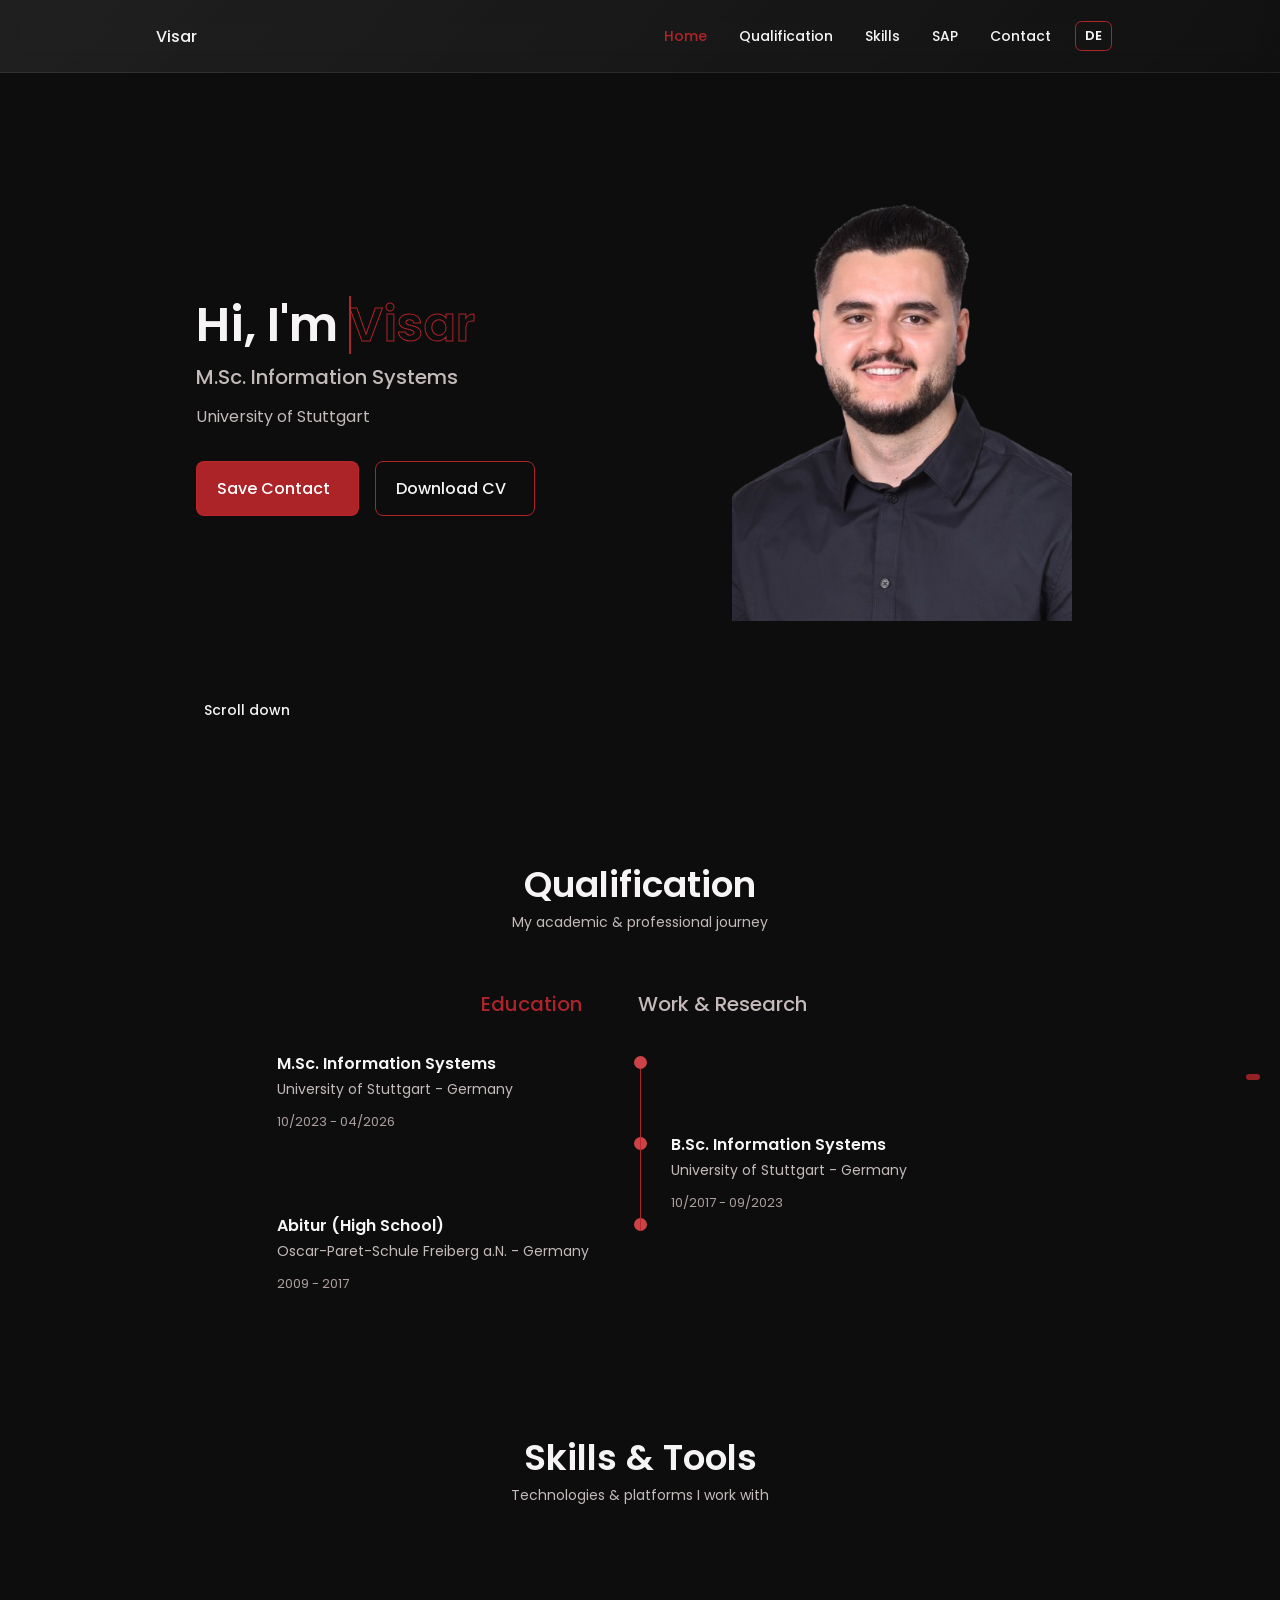
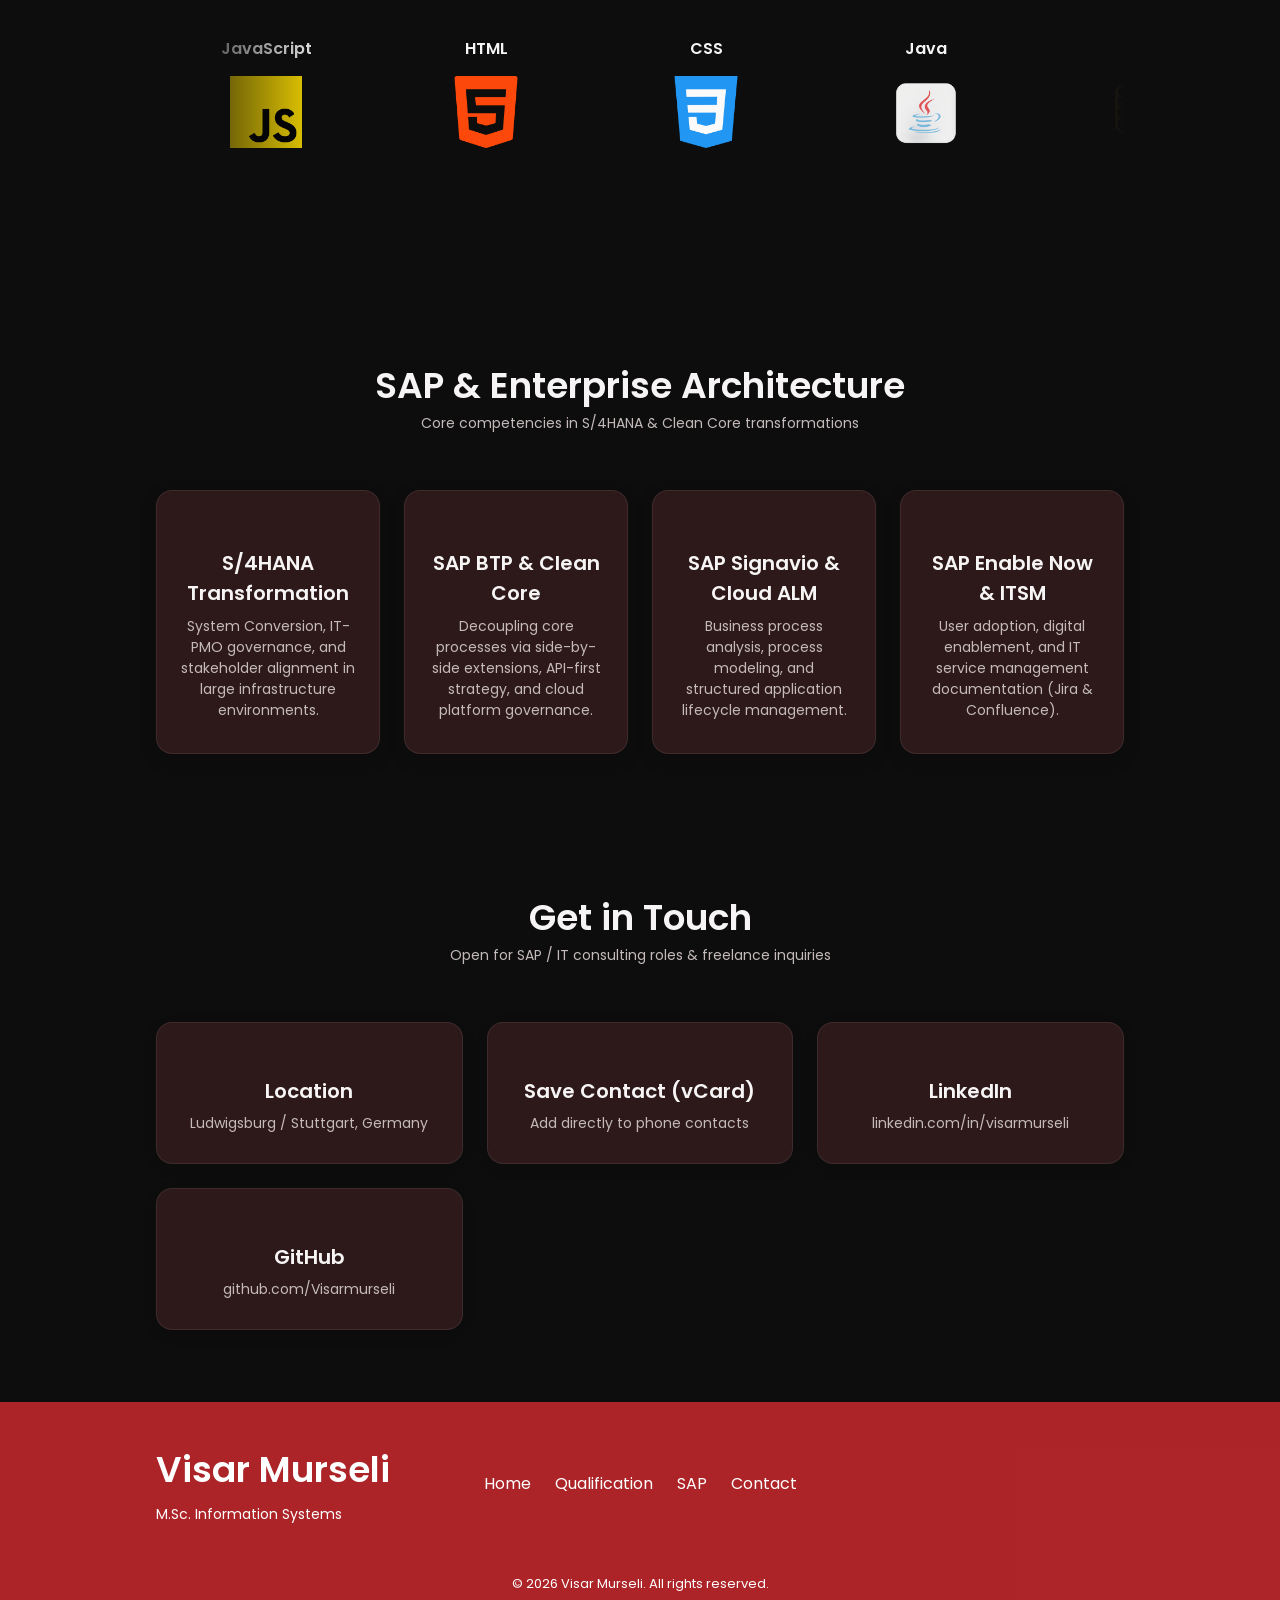
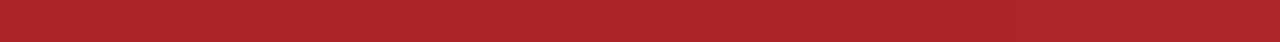
==== commit 10e291de: "kontakt+ header" ====
--- a/index.html
+++ b/index.html
@@ -5,6 +5,24 @@
   <meta charset="UTF-8">
   <meta http-equiv="X-UA-Compatible" content="IE=edge">
   <meta name="viewport" content="width=device-width, initial-scale=1.0">
+
+  <!--=========================== SEO & OPEN GRAPH (VORSCHAUKARTE) ===========================-->
+  <meta name="description"
+    content="Visar Murseli – M.Sc. Information Systems (University of Stuttgart). Focus on SAP S/4HANA Transformations, BTP Clean Core & IT Service Management.">
+  <meta property="og:type" content="website">
+  <meta property="og:url" content="https://visarmurseli.github.io/">
+  <meta property="og:title" content="Visar Murseli | M.Sc. Information Systems">
+  <meta property="og:description"
+    content="SAP S/4HANA, BTP Clean Core & IT Service Management · University of Stuttgart">
+  <meta property="og:image" content="https://visarmurseli.github.io/img/portrait.png">
+
+  <!-- Twitter / X Card -->
+  <meta name="twitter:card" content="summary_large_image">
+  <meta name="twitter:title" content="Visar Murseli | M.Sc. Information Systems">
+  <meta name="twitter:description"
+    content="SAP S/4HANA, BTP Clean Core & IT Service Management · University of Stuttgart">
+  <meta name="twitter:image" content="https://visarmurseli.github.io/img/portrait.png">
+
   <!--=========================== UNICONS ===========================-->
   <link rel="stylesheet" href="https://unicons.iconscout.com/release/v4.0.0/css/line.css">
 
@@ -103,13 +121,13 @@
               University of Stuttgart
             </p>
             <div class="home_buttons">
-              <a download href="pdf/CV_Visar_Murseli.pdf" class="button button--flex">
+              <a download="Visar_Murseli.vcf" href="Visar_Murseli.vcf" class="button button--flex">
+                <span data-en="Save Contact" data-de="Kontakt speichern">Save Contact</span>
+                <i class="uil uil-user-plus button_icon"></i>
+              </a>
+              <a download href="pdf/CV_Visar_Murseli.pdf" class="button button--ghost button--flex">
                 <span data-en="Download CV" data-de="Lebenslauf (PDF)">Download CV</span>
                 <i class="uil uil-file-download button_icon"></i>
-              </a>
-              <a href="#contact" class="button button--ghost button--flex">
-                <span data-en="Contact Me" data-de="Kontakt aufnehmen">Contact Me</span>
-                <i class="uil uil-message button_icon"></i>
               </a>
             </div>
           </div>
@@ -459,6 +477,13 @@
           <span>Ludwigsburg / Stuttgart, Germany</span>
         </div>
 
+        <a download="Visar_Murseli.vcf" href="Visar_Murseli.vcf" class="contact_card contact_card--link">
+          <i class="uil uil-user-plus contact_icon"></i>
+          <h3 data-en="Save Contact (vCard)" data-de="Kontakt speichern (vCard)">Save Contact (vCard)</h3>
+          <span data-en="Add directly to phone contacts" data-de="Direkt ins Smartphone-Adressbuch">Add directly to
+            phone contacts</span>
+        </a>
+
         <a href="https://www.linkedin.com/in/visarmurseli/" target="_blank" rel="noopener noreferrer"
           class="contact_card contact_card--link">
           <i class="uil uil-linkedin contact_icon"></i>
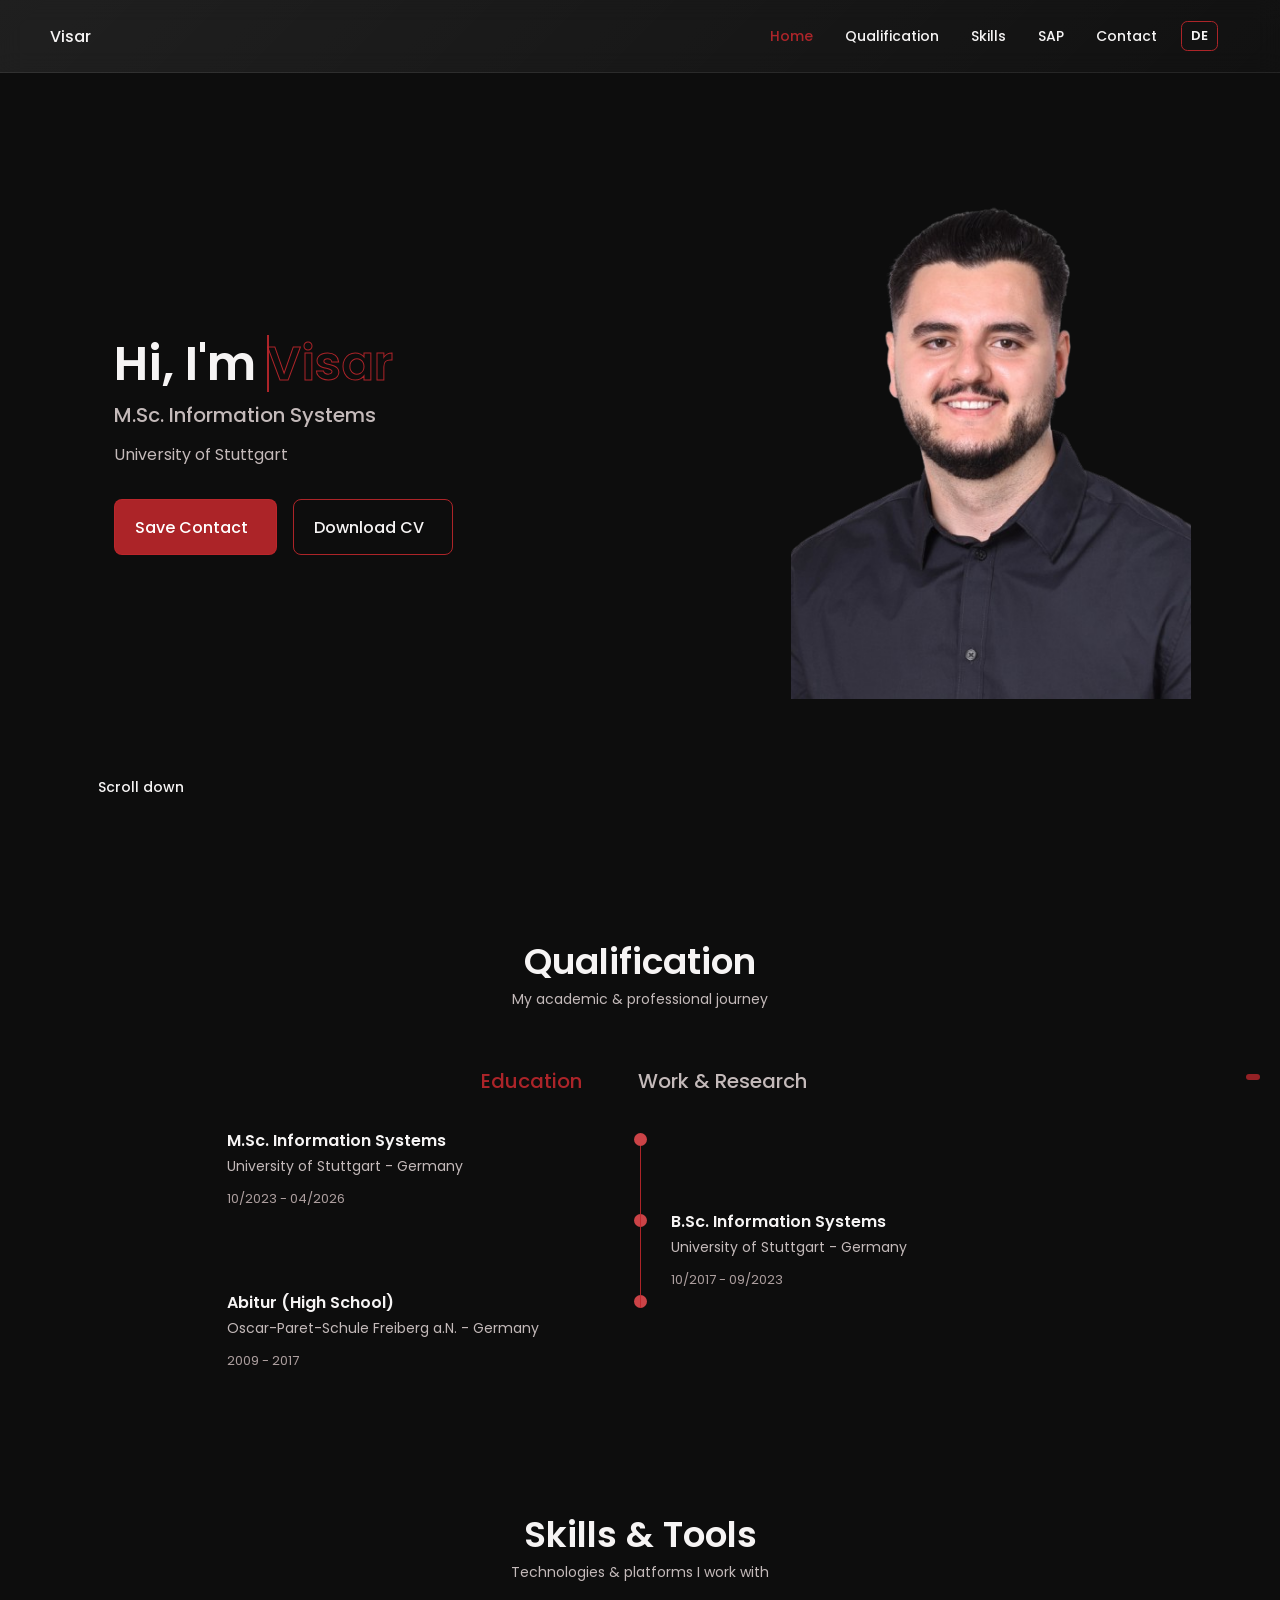
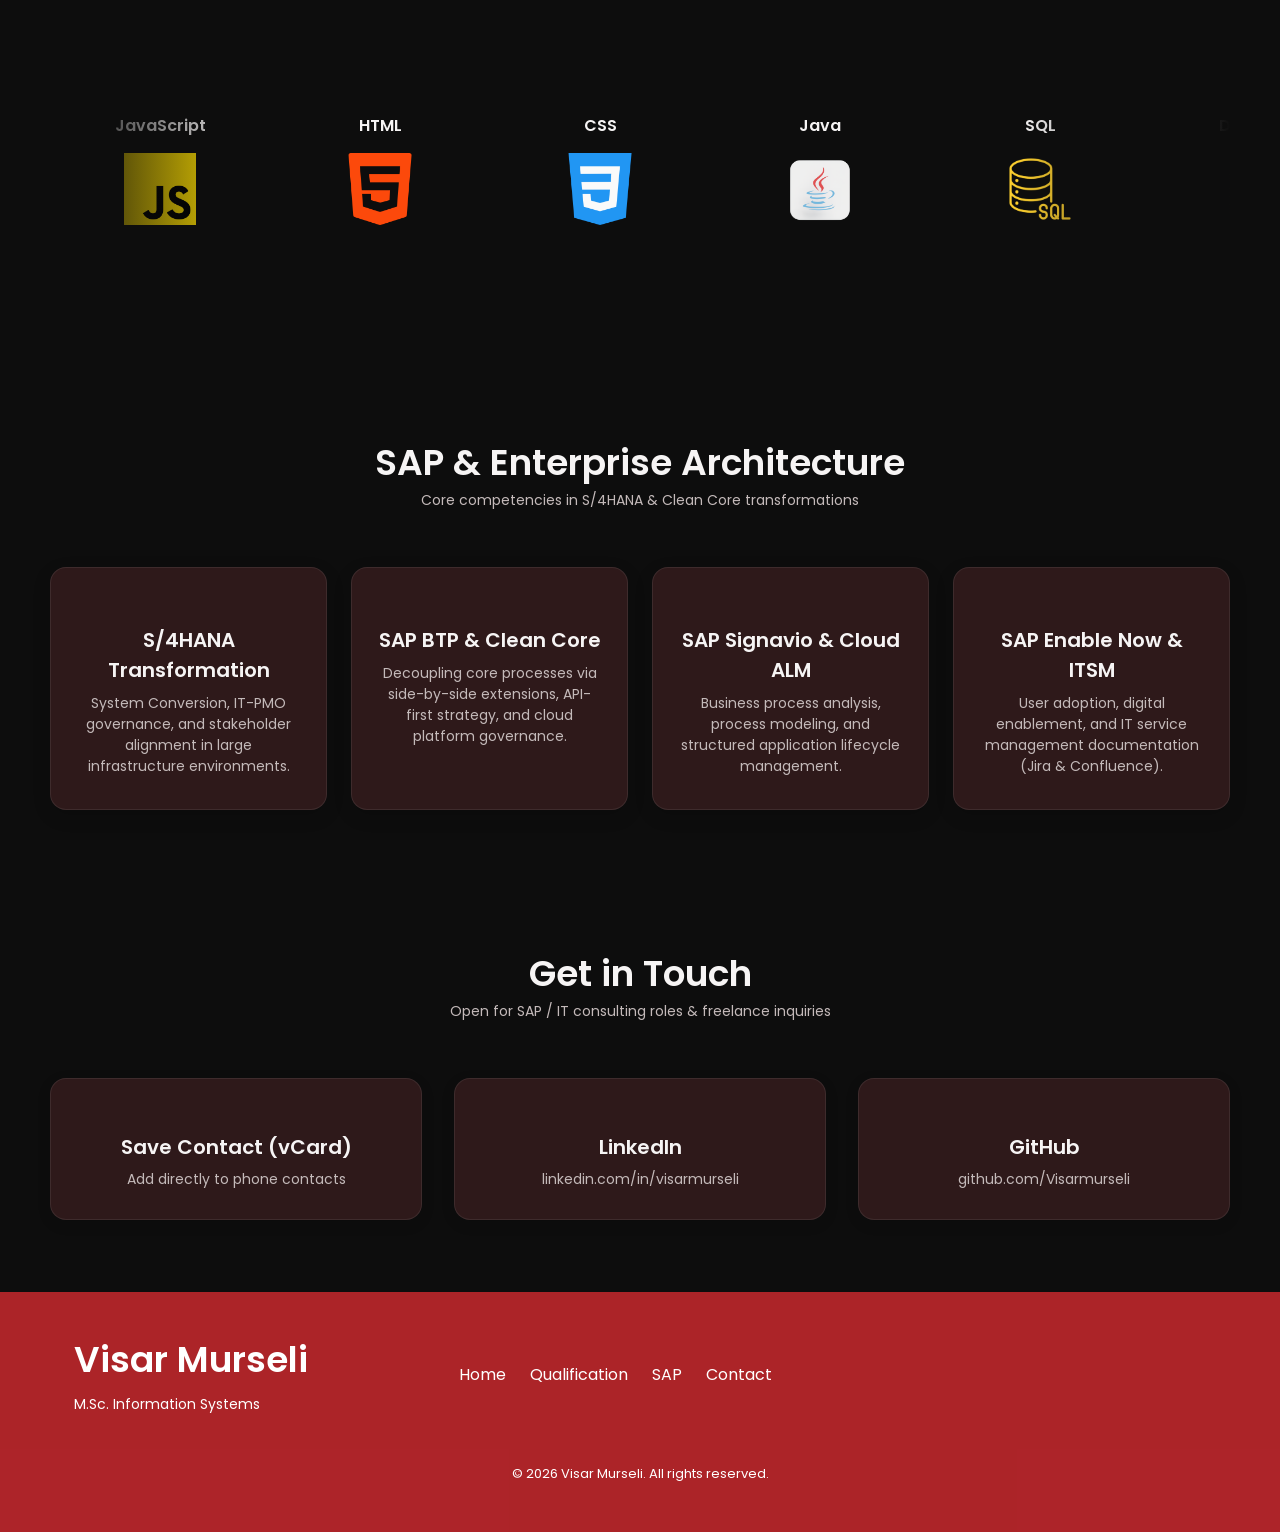
==== commit 0362674b: "responsive + shortcut" ====
--- a/index.html
+++ b/index.html
@@ -14,14 +14,18 @@
   <meta property="og:title" content="Visar Murseli | M.Sc. Information Systems">
   <meta property="og:description"
     content="SAP S/4HANA, BTP Clean Core & IT Service Management · University of Stuttgart">
-  <meta property="og:image" content="https://visarmurseli.github.io/img/portrait.png">
+  <!-- HIER DAS NEUE BILD EINSETZEN: -->
+  <meta property="og:image" content="https://visarmurseli.github.io/img/og-preview.png">
+  <meta property="og:image:width" content="1200">
+  <meta property="og:image:height" content="630">
 
   <!-- Twitter / X Card -->
   <meta name="twitter:card" content="summary_large_image">
   <meta name="twitter:title" content="Visar Murseli | M.Sc. Information Systems">
   <meta name="twitter:description"
     content="SAP S/4HANA, BTP Clean Core & IT Service Management · University of Stuttgart">
-  <meta name="twitter:image" content="https://visarmurseli.github.io/img/portrait.png">
+  <!-- UND HIER EBENFALLS: -->
+  <meta name="twitter:image" content="https://visarmurseli.github.io/img/og-preview.png">
 
   <!--=========================== UNICONS ===========================-->
   <link rel="stylesheet" href="https://unicons.iconscout.com/release/v4.0.0/css/line.css">
@@ -471,12 +475,6 @@
       </span>
 
       <div class="contact_container">
-        <div class="contact_card">
-          <i class="uil uil-map-marker contact_icon"></i>
-          <h3 data-en="Location" data-de="Standort">Location</h3>
-          <span>Ludwigsburg / Stuttgart, Germany</span>
-        </div>
-
         <a download="Visar_Murseli.vcf" href="Visar_Murseli.vcf" class="contact_card contact_card--link">
           <i class="uil uil-user-plus contact_icon"></i>
           <h3 data-en="Save Contact (vCard)" data-de="Kontakt speichern (vCard)">Save Contact (vCard)</h3>
--- a/css/style.css
+++ b/css/style.css
@@ -1002,19 +1002,64 @@
   }
 }
 
+/*=========================== RESPONSIVE & ULTRAWIDE SCALING (G9) ===========================*/
 @media screen and (min-width: 1024px) {
 
-  .header,
-  .main,
-  .footer_container {
-    padding: 0;
+  .container,
+  .nav {
+    max-width: 1180px;
+  }
+
+  .home_content {
+    grid-template-columns: max-content 1.2fr 1fr;
+    column-gap: 4rem;
   }
 
   .home_img {
-    width: 340px;
+    width: 400px;
   }
 
   .home_social {
-    transform: translateX(-3rem);
+    transform: translateX(-1.5rem);
+  }
+
+  .qualification_sections {
+    grid-template-columns: 0.7fr;
+  }
+
+  .sap_grid {
+    grid-template-columns: repeat(4, 1fr);
+  }
+
+  .contact_container {
+    grid-template-columns: repeat(3, 1fr);
+    gap: 2rem;
+  }
+}
+
+/* Extra-wide screens (21:9 & 32:9 Ultrawide like Samsung G9) */
+@media screen and (min-width: 1800px) {
+
+  .container,
+  .nav {
+    max-width: 1440px;
+  }
+
+  .home_content {
+    column-gap: 6rem;
+    padding-top: 6.5rem;
+  }
+
+  .home_img {
+    width: 460px;
+  }
+
+  .qualification_sections {
+    grid-template-columns: 0.65fr;
+  }
+
+  .sap_card,
+  .contact_card {
+    padding: 2.5rem 2rem;
   }
 }
